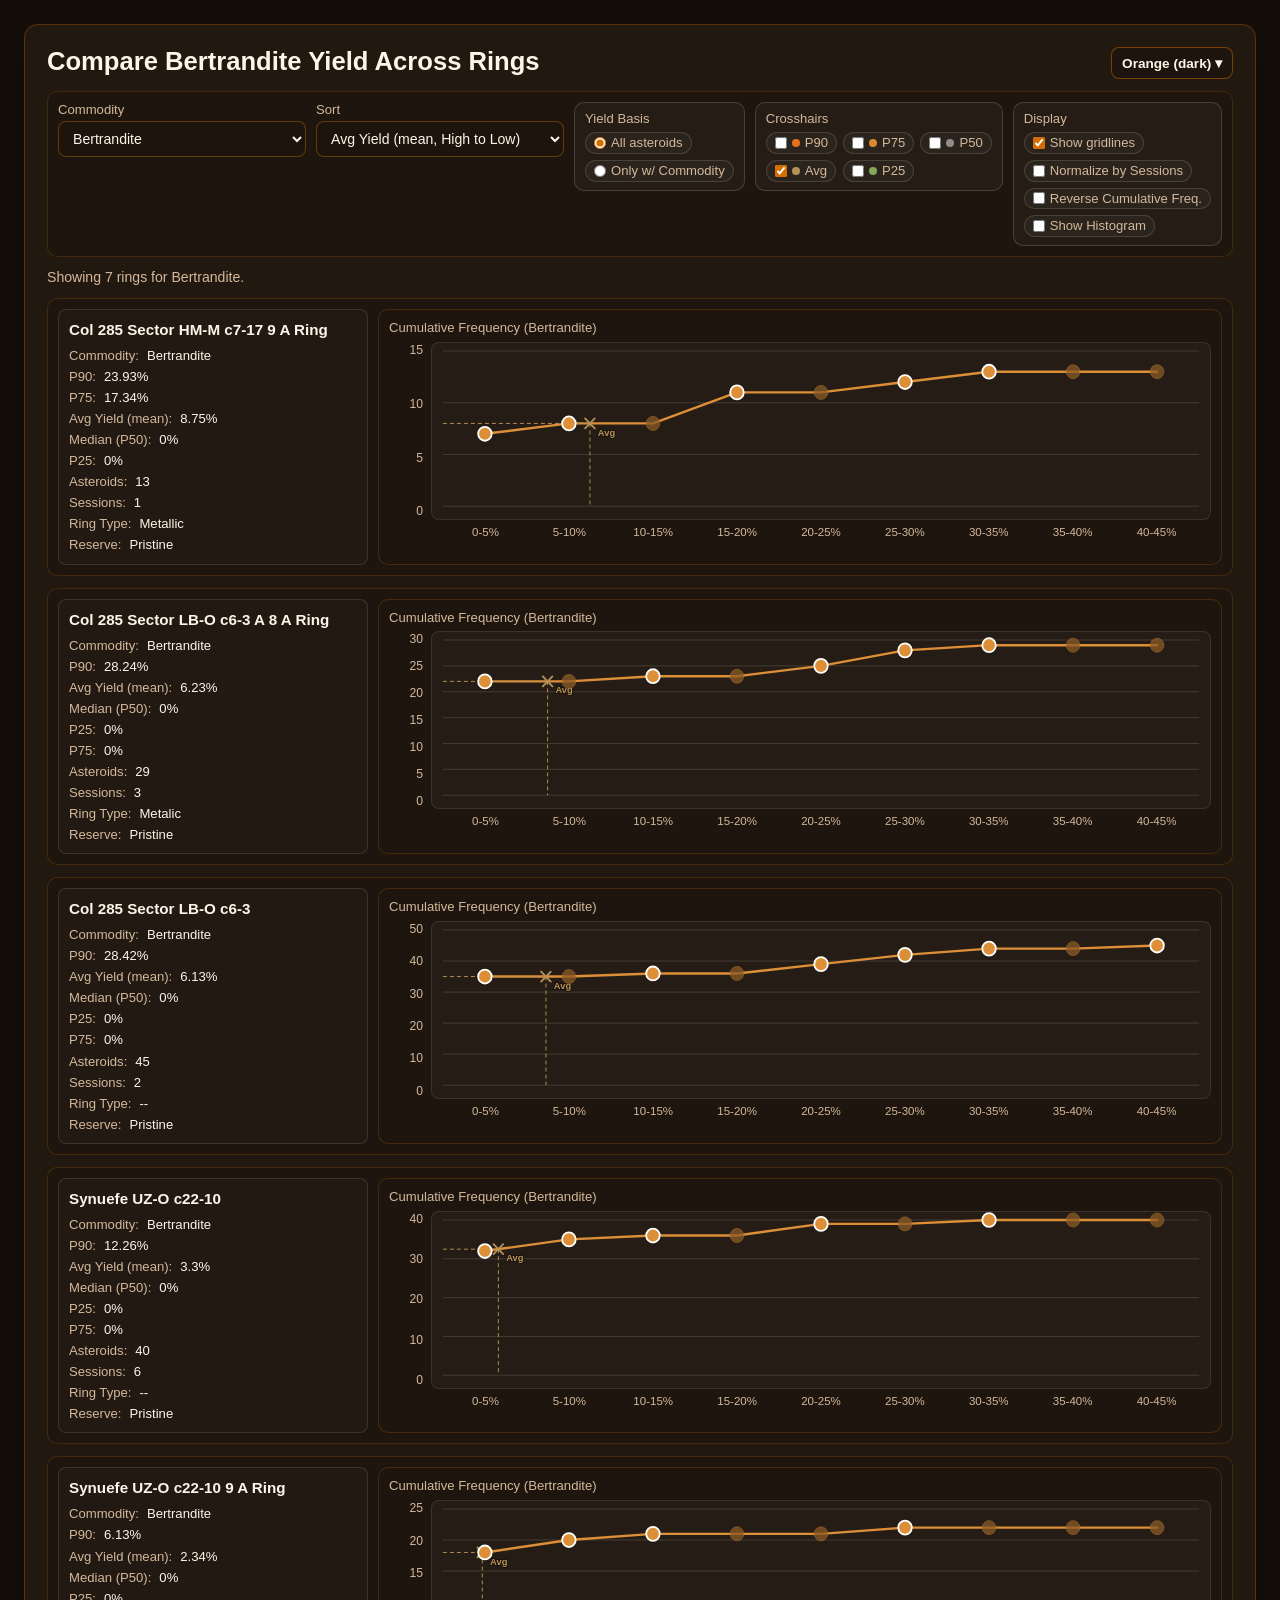
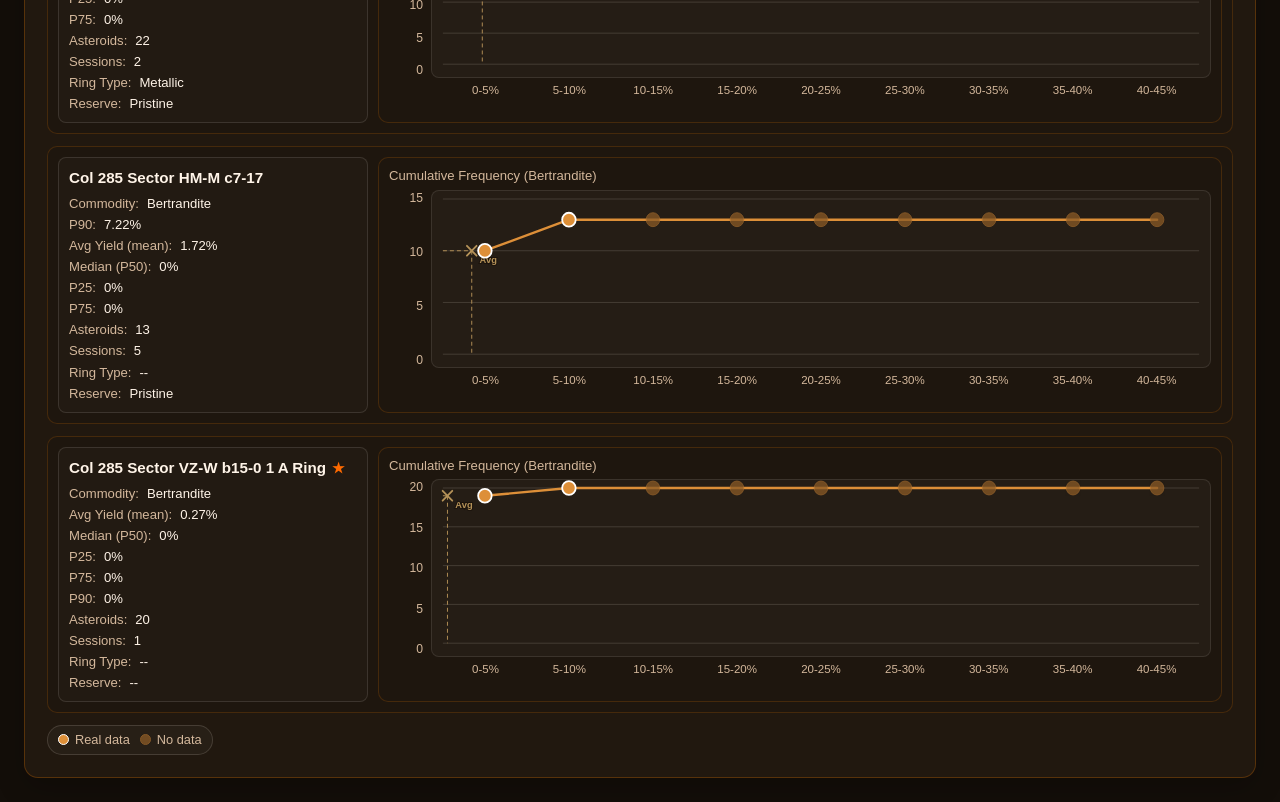
==== web/compare.html @ d4cf51ea "histograms for compare rpt" ====
<!doctype html>
<html lang="en">
<head>
  <meta charset="utf-8">
  <meta name="viewport" content="width=device-width, initial-scale=1">
  <title>EDMC Mining Analytics Compare</title>
  <style>
    :root {
      color-scheme: light dark;
      --bg: #0e1217;
      --fg: #f3f7fc;
      --muted: #9aabc0;
      --accent: #ff8a00;
      --card: #171d25;
      --line: color-mix(in srgb, var(--accent) 30%, transparent);
      --prospect-current-dot-fill: color-mix(in srgb, var(--accent) 78%, #ffffff);
      --prospect-current-dot-ring: #ffffff;
      --compare-no-data-dot-fill: color-mix(in srgb, var(--prospect-current-dot-fill) 36%, var(--card));
      --compare-no-data-dot-stroke: color-mix(in srgb, var(--card) 90%, #000);
      --ref-p90: color-mix(in srgb, var(--accent) 56%, #ff6e3a);
      --ref-p75: color-mix(in srgb, var(--accent) 82%, #fff);
      --ref-p50: color-mix(in srgb, var(--accent) 45%, #53a7ff);
      --ref-avg: color-mix(in srgb, var(--accent) 65%, #7dd3fc);
      --ref-p25: color-mix(in srgb, var(--accent) 36%, #56c88e);
    }

    @media (prefers-color-scheme: light) {
      :root {
        --bg: #edf2f8;
        --fg: #1f2937;
        --muted: #4b5563;
        --accent: #c45a00;
        --card: #ffffff;
        --prospect-current-dot-ring: #000000;
        --compare-no-data-dot-fill: color-mix(in srgb, var(--prospect-current-dot-fill) 56%, var(--card));
        --compare-no-data-dot-stroke: color-mix(in srgb, var(--prospect-current-dot-fill) 72%, #111);
      }
    }

    :root[data-theme="blue-light"] {
      --bg: #edf2f8;
      --fg: #1f2937;
      --muted: #4b5563;
      --accent: #3f87d4;
      --card: #ffffff;
      --prospect-current-dot-ring: #000000;
      --compare-no-data-dot-fill: color-mix(in srgb, var(--prospect-current-dot-fill) 56%, var(--card));
      --compare-no-data-dot-stroke: color-mix(in srgb, var(--prospect-current-dot-fill) 72%, #111);
    }

    :root[data-theme="blue-dark"] {
      --bg: #0b1017;
      --fg: #f2f7ff;
      --muted: #97a8bc;
      --accent: #3f87d4;
      --card: #131d2a;
      --prospect-current-dot-ring: #ffffff;
    }

    :root[data-theme="orange-dark"] {
      --bg: #130e09;
      --fg: #fff4e8;
      --muted: #d4b89c;
      --accent: #d36f00;
      --card: #21180f;
      --prospect-current-dot-ring: #ffffff;
    }

    :root[data-theme="green-light"] {
      --bg: #f4f9f2;
      --fg: #1a2f17;
      --muted: #4c6348;
      --accent: #3c8223;
      --card: #ffffff;
      --prospect-current-dot-ring: #000000;
      --compare-no-data-dot-fill: color-mix(in srgb, var(--prospect-current-dot-fill) 56%, var(--card));
      --compare-no-data-dot-stroke: color-mix(in srgb, var(--prospect-current-dot-fill) 72%, #111);
    }

    :root[data-theme="green-dark"] {
      --bg: #1a2a29;
      --fg: #edf6ef;
      --muted: #b5c7bc;
      --accent: #d1d93b;
      --card: #243836;
      --prospect-current-dot-ring: #ffffff;
    }

    * {
      box-sizing: border-box;
    }

    body {
      margin: 0;
      min-height: 100vh;
      font-family: "Segoe UI", "Helvetica Neue", Helvetica, Arial, sans-serif;
      background:
        radial-gradient(1200px 700px at 90% -20%, color-mix(in srgb, var(--accent) 18%, transparent), transparent 60%),
        var(--bg);
      color: var(--fg);
      padding: 24px;
    }

    .app {
      width: min(1280px, 100%);
      margin: 0 auto;
      background: var(--card);
      border: 1px solid var(--line);
      border-radius: 14px;
      padding: 22px;
      box-shadow: 0 10px 30px rgba(0, 0, 0, 0.2);
      display: grid;
      gap: 12px;
    }

    .title-row {
      margin: 0;
      display: flex;
      justify-content: space-between;
      align-items: flex-start;
      gap: 10px;
    }

    h1 {
      margin: 0;
      font-size: clamp(1.2rem, 2vw, 1.7rem);
      color: var(--fg);
    }

    .theme-control {
      position: relative;
      flex: 0 0 auto;
    }

    .theme-toggle {
      border: 1px solid color-mix(in srgb, var(--accent) 50%, transparent);
      border-radius: 8px;
      background: color-mix(in srgb, var(--card) 88%, #000);
      color: var(--fg);
      font: inherit;
      font-size: 0.85rem;
      font-weight: 600;
      padding: 7px 10px;
      cursor: pointer;
    }

    .theme-toggle:hover {
      border-color: color-mix(in srgb, var(--accent) 75%, transparent);
    }

    .theme-menu {
      position: absolute;
      top: calc(100% + 6px);
      right: 0;
      min-width: 190px;
      display: none;
      gap: 4px;
      border: 1px solid color-mix(in srgb, var(--accent) 30%, transparent);
      border-radius: 9px;
      background: color-mix(in srgb, var(--card) 95%, #000);
      padding: 6px;
      z-index: 40;
      box-shadow: 0 12px 30px rgba(0, 0, 0, 0.35);
    }

    .theme-menu.theme-menu--open {
      display: grid;
    }

    .theme-option {
      width: 100%;
      border: 1px solid transparent;
      border-radius: 7px;
      background: transparent;
      color: var(--fg);
      font: inherit;
      font-size: 0.82rem;
      text-align: left;
      display: flex;
      align-items: center;
      gap: 8px;
      padding: 6px 8px;
      cursor: pointer;
    }

    .theme-option:hover {
      background: color-mix(in srgb, var(--fg) 6%, transparent);
      border-color: color-mix(in srgb, var(--fg) 16%, transparent);
    }

    .theme-option.theme-option--active {
      border-color: color-mix(in srgb, var(--accent) 65%, transparent);
      background: color-mix(in srgb, var(--accent) 16%, transparent);
    }

    .theme-swatch {
      width: 14px;
      height: 14px;
      border-radius: 999px;
      border: 1px solid color-mix(in srgb, var(--fg) 25%, transparent);
      flex: 0 0 auto;
      background: linear-gradient(135deg, var(--swatch-bg, #111), var(--swatch-accent, #999));
    }

    .sub {
      margin: 0;
      color: var(--muted);
      font-size: 0.92rem;
    }

    .compare-controls {
      display: grid;
      grid-template-columns: minmax(170px, 1fr) minmax(190px, 1fr) max-content max-content max-content;
      gap: 10px;
      justify-content: start;
      align-items: start;
      border: 1px solid color-mix(in srgb, var(--accent) 20%, transparent);
      border-radius: 10px;
      padding: 10px;
      background: color-mix(in srgb, var(--card) 92%, #000);
    }

    .compare-control {
      display: grid;
      gap: 4px;
      min-width: 0;
    }

    .compare-control label {
      color: var(--muted);
      font-size: 0.82rem;
    }

    .compare-control-pill {
      display: grid;
      gap: 6px;
      min-width: 0;
      width: max-content;
      max-width: 100%;
      justify-self: start;
      border: 1px solid color-mix(in srgb, var(--fg) 16%, transparent);
      border-radius: 10px;
      padding: 8px 10px;
      background: color-mix(in srgb, var(--fg) 3%, transparent);
    }

    .compare-control select {
      width: 100%;
      padding: 8px 10px;
      border-radius: 8px;
      border: 1px solid color-mix(in srgb, var(--accent) 40%, transparent);
      background: color-mix(in srgb, var(--card) 88%, #000);
      color: var(--fg);
      font: inherit;
      font-size: 0.88rem;
    }

    .compare-reference-options {
      display: grid;
      grid-template-columns: repeat(3, minmax(0, max-content));
      gap: 6px;
      align-items: center;
      justify-content: flex-start;
      align-content: start;
      overflow: visible;
    }

    .compare-population-options {
      display: grid;
      grid-template-columns: minmax(0, max-content);
      gap: 6px;
      align-items: center;
      justify-content: flex-start;
      align-content: start;
      overflow: visible;
    }

    .compare-reference-option,
    .compare-population-option {
      display: inline-flex;
      align-items: center;
      gap: 5px;
      padding: 2px 8px;
      border-radius: 999px;
      border: 1px solid color-mix(in srgb, var(--fg) 14%, transparent);
      background: color-mix(in srgb, var(--fg) 3%, transparent);
      color: var(--muted);
      font-size: 0.78rem;
      line-height: 1.2;
      user-select: none;
      white-space: nowrap;
      width: max-content;
    }

    .compare-reference-option input,
    .compare-population-option input {
      margin: 0;
      width: 12px;
      height: 12px;
      accent-color: var(--accent);
    }

    .compare-reference-swatch {
      width: 8px;
      height: 8px;
      border-radius: 999px;
      flex: 0 0 auto;
    }

    .compare-reference-swatch--p90 {
      background: var(--ref-p90);
    }

    .compare-reference-swatch--p75 {
      background: var(--ref-p75);
    }

    .compare-reference-swatch--p50 {
      background: var(--ref-p50);
    }

    .compare-reference-swatch--avg {
      background: var(--ref-avg);
    }

    .compare-reference-swatch--p25 {
      background: var(--ref-p25);
    }

    .compare-status {
      margin: 0;
      color: var(--muted);
      font-size: 0.88rem;
      min-height: 1.2em;
    }

    .compare-status.bad {
      color: #f25f5c;
    }

    .compare-list {
      display: grid;
      gap: 12px;
    }

    .compare-dot-legend {
      display: inline-flex;
      flex-wrap: wrap;
      align-items: center;
      gap: 10px;
      padding: 6px 10px;
      border-radius: 999px;
      border: 1px solid color-mix(in srgb, var(--fg) 14%, transparent);
      background: color-mix(in srgb, var(--fg) 3%, transparent);
      color: var(--muted);
      font-size: 0.8rem;
      line-height: 1.2;
      justify-self: start;
    }

    .compare-dot-legend-item {
      display: inline-flex;
      align-items: center;
      gap: 6px;
      white-space: nowrap;
    }

    .compare-dot-legend-swatch {
      width: 11px;
      height: 11px;
      border-radius: 999px;
      flex: 0 0 auto;
    }

    .compare-dot-legend-swatch--real {
      background: var(--prospect-current-dot-fill);
      border: 1px solid var(--prospect-current-dot-ring);
    }

    .compare-dot-legend-swatch--no-data {
      background: var(--compare-no-data-dot-fill);
      opacity: 0.75;
      border: 1px solid var(--compare-no-data-dot-stroke);
    }

    .ring-row {
      display: grid;
      grid-template-columns: minmax(240px, 310px) minmax(0, 1fr);
      gap: 10px;
      border: 1px solid color-mix(in srgb, var(--accent) 22%, transparent);
      border-radius: 10px;
      background: color-mix(in srgb, var(--card) 92%, #000);
      padding: 10px;
    }

    .ring-info-panel {
      border: 1px solid color-mix(in srgb, var(--fg) 12%, transparent);
      border-radius: 8px;
      padding: 10px;
      background: color-mix(in srgb, var(--fg) 2%, transparent);
      display: grid;
      gap: 8px;
      align-content: start;
    }

    .ring-title {
      margin: 0;
      color: var(--fg);
      font-size: 0.95rem;
      line-height: 1.25;
      overflow-wrap: anywhere;
    }

    .ring-title-favorite {
      display: inline-block;
      margin-left: 6px;
      color: #FF6A00;
      font-size: 0.95em;
      line-height: 1;
      vertical-align: baseline;
    }

    .info-grid {
      display: grid;
      gap: 4px;
    }

    .info-row {
      display: grid;
      grid-template-columns: auto 1fr;
      gap: 8px;
      align-items: baseline;
      font-size: 0.82rem;
      line-height: 1.3;
    }

    .info-row .label {
      color: var(--muted);
      white-space: nowrap;
    }

    .info-row .value {
      color: var(--fg);
      font-variant-numeric: tabular-nums;
      overflow-wrap: anywhere;
    }

    .info-row--crosshair .label,
    .info-row--crosshair .value {
      cursor: crosshair;
    }

    .ring-chart-panel {
      border: 1px solid color-mix(in srgb, var(--accent) 22%, transparent);
      border-radius: 10px;
      min-height: 240px;
      padding: 10px;
      background: color-mix(in srgb, var(--card) 92%, #000);
      display: grid;
      align-content: start;
      gap: 10px;
    }

    .compare-chart-section {
      display: grid;
      grid-template-rows: auto auto auto;
      gap: 6px;
    }

    .compare-plot.compare-plot--histogram {
      min-height: 150px;
    }

    .compare-surface.compare-surface--histogram {
      min-height: 150px;
    }

    .compare-histogram-bar {
      fill: color-mix(in srgb, var(--accent) 54%, #67d4ff);
      opacity: 0.92;
    }

    .compare-histogram-bar--linked {
      opacity: 1;
      filter: drop-shadow(0 0 2px color-mix(in srgb, #fff 72%, transparent))
        drop-shadow(0 0 8px color-mix(in srgb, var(--accent) 76%, transparent));
    }

    .ring-chart-title {
      margin: 0;
      color: var(--muted);
      font-size: 0.82rem;
      line-height: 1.2;
    }

    .compare-plot {
      min-height: 178px;
      display: grid;
      grid-template-columns: auto 1fr;
      gap: 8px;
      align-items: stretch;
    }

    .compare-y-axis {
      width: 34px;
      display: flex;
      flex-direction: column;
      justify-content: space-between;
      align-items: flex-end;
      color: var(--muted);
      font-size: 0.76rem;
      font-variant-numeric: tabular-nums;
      line-height: 1;
      padding: 2px 0;
      user-select: none;
    }

    .compare-surface {
      border: 1px solid color-mix(in srgb, var(--fg) 10%, transparent);
      border-radius: 8px;
      background: color-mix(in srgb, var(--fg) 3%, transparent);
      overflow: hidden;
      min-height: 178px;
    }

    .compare-svg {
      width: 100%;
      height: 100%;
      display: block;
    }

    .compare-grid-line {
      stroke: color-mix(in srgb, var(--fg) 14%, transparent);
      stroke-width: 1;
      vector-effect: non-scaling-stroke;
    }

    .compare-line {
      fill: none;
      stroke: color-mix(in srgb, var(--cool-2, var(--accent)) 78%, #fff);
      stroke-width: 2.4;
      vector-effect: non-scaling-stroke;
      stroke-linecap: round;
      stroke-linejoin: round;
    }

    .compare-line-hitbox {
      fill: none;
      stroke: transparent;
      stroke-width: 16;
      vector-effect: non-scaling-stroke;
      cursor: crosshair;
    }

    .compare-dot {
      fill: var(--prospect-current-dot-fill);
      opacity: 1;
      stroke: var(--prospect-current-dot-ring);
      stroke-width: 1.8;
      vector-effect: non-scaling-stroke;
      transition: stroke-width 80ms ease-out, filter 80ms ease-out, fill 80ms ease-out, opacity 80ms ease-out;
    }

    .compare-dot.compare-dot--no-data {
      fill: var(--compare-no-data-dot-fill);
      opacity: 0.75;
      stroke: var(--compare-no-data-dot-stroke);
      stroke-width: 0.9;
    }

    .compare-dot.compare-dot--linked {
      opacity: 1;
      fill: color-mix(in srgb, var(--accent) 72%, #fff);
      stroke: color-mix(in srgb, #fff 92%, var(--accent));
      stroke-width: 3.4;
      filter: drop-shadow(0 0 2px color-mix(in srgb, #fff 72%, transparent))
        drop-shadow(0 0 8px color-mix(in srgb, var(--accent) 80%, transparent));
    }

    .compare-reference-marker-line {
      stroke-width: 1.8;
      stroke-linecap: round;
      vector-effect: non-scaling-stroke;
      cursor: crosshair;
      opacity: 1;
    }

    .compare-reference-marker-line--p90 {
      stroke: var(--ref-p90);
    }

    .compare-reference-marker-line--p75 {
      stroke: var(--ref-p75);
    }

    .compare-reference-marker-line--p50 {
      stroke: var(--ref-p50);
    }

    .compare-reference-marker-line--avg {
      stroke: var(--ref-avg);
    }

    .compare-reference-marker-line--p25 {
      stroke: var(--ref-p25);
    }

    .compare-crosshair {
      stroke: color-mix(in srgb, var(--accent) 62%, transparent);
      stroke-width: 1;
      stroke-dasharray: 4 3;
      vector-effect: non-scaling-stroke;
      pointer-events: none;
      opacity: 0;
    }

    .compare-reference-line {
      stroke-width: 1;
      stroke-dasharray: 4 3;
      vector-effect: non-scaling-stroke;
      pointer-events: none;
      opacity: 0.95;
    }

    .compare-reference-line--p90 {
      stroke: var(--ref-p90);
    }

    .compare-reference-line--p75 {
      stroke: var(--ref-p75);
    }

    .compare-reference-line--p50 {
      stroke: var(--ref-p50);
    }

    .compare-reference-line--avg {
      stroke: var(--ref-avg);
    }

    .compare-reference-line--p25 {
      stroke: var(--ref-p25);
    }

    .compare-reference-label {
      font-size: 12px;
      font-weight: 700;
      text-anchor: start;
      dominant-baseline: hanging;
      letter-spacing: 0.1px;
      paint-order: stroke;
      stroke: color-mix(in srgb, var(--card) 85%, #000);
      stroke-width: 2.7;
      pointer-events: none;
      user-select: none;
    }

    .compare-reference-label.compare-reference-label--reverse {
      text-anchor: end;
    }

    .compare-reference-label--p90 {
      fill: var(--ref-p90);
    }

    .compare-reference-label--p75 {
      fill: var(--ref-p75);
    }

    .compare-reference-label--p50 {
      fill: var(--ref-p50);
    }

    .compare-reference-label--avg {
      fill: var(--ref-avg);
    }

    .compare-reference-label--p25 {
      fill: var(--ref-p25);
    }

    .compare-empty {
      margin: 0;
      color: var(--muted);
      font-size: 0.82rem;
      padding: 8px;
      align-self: center;
      justify-self: center;
      text-align: center;
    }

    .compare-bin-label-row {
      display: grid;
      grid-template-columns: auto 1fr;
      gap: 8px;
      align-items: start;
    }

    .compare-bin-spacer {
      visibility: hidden;
      pointer-events: none;
    }

    .compare-bin-labels {
      --compare-bin-side-pad: 14px;
      display: grid;
      gap: 3px;
      padding: 0 var(--compare-bin-side-pad) 0 var(--compare-bin-side-pad);
      color: var(--muted);
      font-size: 0.72rem;
      font-variant-numeric: tabular-nums;
      line-height: 1.1;
    }

    .compare-bin-label {
      text-align: center;
      white-space: nowrap;
      overflow: visible;
      text-overflow: unset;
      min-height: 1.2em;
    }

    .compare-axis {
      display: flex;
      justify-content: space-between;
      gap: 8px;
      color: var(--muted);
      font-size: 0.78rem;
      font-variant-numeric: tabular-nums;
      line-height: 1.2;
    }

    .cursor-tooltip {
      position: fixed;
      z-index: 9999;
      pointer-events: none;
      max-width: min(520px, calc(100vw - 24px));
      padding: 6px 8px;
      border-radius: 6px;
      border: 1px solid color-mix(in srgb, var(--accent) 35%, transparent);
      background: color-mix(in srgb, var(--card) 94%, #000);
      color: var(--fg);
      font-size: 0.8rem;
      line-height: 1.35;
      white-space: pre-line;
      box-shadow: 0 6px 18px rgba(0, 0, 0, 0.3);
      opacity: 0;
      transform: translateY(2px);
      transition: opacity 0.08s ease-out, transform 0.08s ease-out;
    }

    .cursor-tooltip.visible {
      opacity: 1;
      transform: translateY(0);
    }

    @media (max-width: 900px) {
      .ring-row {
        grid-template-columns: 1fr;
      }

      .compare-controls {
        grid-template-columns: 1fr;
      }

      .compare-control-pill {
        width: 100%;
        justify-self: stretch;
      }

      .compare-reference-options {
        grid-template-columns: repeat(2, minmax(0, max-content));
      }

      .compare-population-options {
        grid-template-columns: minmax(0, max-content);
      }
    }
  </style>
</head>
<body>
  <main class="app">
    <div class="title-row">
      <h1 id="compare-title">Compare Commodity Yield Across Rings</h1>
      <div class="theme-control">
        <button id="theme-toggle" class="theme-toggle" type="button" aria-haspopup="true" aria-expanded="false">Theme</button>
        <div id="theme-menu" class="theme-menu" aria-hidden="true"></div>
      </div>
    </div>
    <section class="compare-controls">
      <div class="compare-control">
        <label for="compare-commodity-select">Commodity</label>
        <select id="compare-commodity-select" aria-label="Commodity filter"></select>
      </div>
      <div class="compare-control">
        <label for="compare-sort-select">Sort</label>
        <select id="compare-sort-select" aria-label="Sort rings">
          <option value="avg_desc">Avg Yield (mean, High to Low)</option>
          <option value="avg_asc">Avg Yield (mean, Low to High)</option>
          <option value="p50_desc">Median (P50 High to Low)</option>
          <option value="p50_asc">Median (P50 Low to High)</option>
          <option value="p90_desc">P90 (High to Low)</option>
          <option value="p90_asc">P90 (Low to High)</option>
          <option value="p75_desc">P75 (High to Low)</option>
          <option value="p75_asc">P75 (Low to High)</option>
          <option value="p25_desc">P25 (High to Low)</option>
          <option value="p25_asc">P25 (Low to High)</option>
          <option value="name_asc">Ring Name (A to Z)</option>
        </select>
      </div>
      <div class="compare-control compare-control-pill">
        <label>Yield Basis</label>
        <div id="compare-population-options" class="compare-population-options" aria-label="Yield calculation basis"></div>
      </div>
      <div class="compare-control compare-control-pill">
        <label>Crosshairs</label>
        <div id="compare-reference-options" class="compare-reference-options" aria-label="Crosshair overlays"></div>
      </div>
      <div class="compare-control compare-control-pill">
        <label>Display</label>
        <div id="compare-gridline-options" class="compare-population-options" aria-label="Chart display options"></div>
      </div>
    </section>
    <p id="compare-status" class="compare-status"></p>
    <section id="compare-list" class="compare-list"></section>
    <section class="compare-dot-legend" aria-label="Cumulative frequency dot legend">
      <span class="compare-dot-legend-item">
        <span class="compare-dot-legend-swatch compare-dot-legend-swatch--real" aria-hidden="true"></span>
        <span>Real data</span>
      </span>
      <span class="compare-dot-legend-item">
        <span class="compare-dot-legend-swatch compare-dot-legend-swatch--no-data" aria-hidden="true"></span>
        <span>No data</span>
      </span>
    </section>
  </main>

  <script>
    (function () {
      const rootElement = document.documentElement;
      const themeToggle = document.getElementById("theme-toggle");
      const themeMenu = document.getElementById("theme-menu");
      const compareTitle = document.getElementById("compare-title");
      const compareCommoditySelect = document.getElementById("compare-commodity-select");
      const compareSortSelect = document.getElementById("compare-sort-select");
      const comparePopulationOptions = document.getElementById("compare-population-options");
      const compareReferenceOptions = document.getElementById("compare-reference-options");
      const compareGridlineOptions = document.getElementById("compare-gridline-options");
      const compareStatus = document.getElementById("compare-status");
      const compareList = document.getElementById("compare-list");
      const THEME_STORAGE_KEY = "edmcma.analysis.theme";
      const DEFAULT_THEME_ID = "orange-dark";
      const themeOptions = [
        { id: "blue-light", label: "Blue (light)", swatchBg: "#edf2f8", swatchAccent: "#3f87d4" },
        { id: "blue-dark", label: "Blue (dark)", swatchBg: "#0b1017", swatchAccent: "#3f87d4" },
        { id: "orange-dark", label: "Orange (dark)", swatchBg: "#130e09", swatchAccent: "#ff9f1a" },
        { id: "green-light", label: "Green (light)", swatchBg: "#f4f9f2", swatchAccent: "#3c8223" },
        { id: "green-dark", label: "Green (dark)", swatchBg: "#1a2a29", swatchAccent: "#86c948" }
      ];
      const VALID_THEMES = new Set(themeOptions.map((option) => option.id));
      const REFERENCE_CROSSHAIRS = [
        { key: "p90", label: "P90", metricKey: "p90", quantile: 0.9 },
        { key: "p75", label: "P75", metricKey: "p75", quantile: 0.75 },
        { key: "p50", label: "P50", metricKey: "p50", quantile: 0.5 },
        { key: "avg", label: "Avg", metricKey: "averageYield", quantile: null },
        { key: "p25", label: "P25", metricKey: "p25", quantile: 0.25 }
      ];
      const YIELD_POPULATION_MODES = [
        { key: "all", label: "All asteroids" },
        { key: "present", label: "Only w/ Commodity" }
      ];
      let activeThemeId = DEFAULT_THEME_ID;
      let cursorTooltip = null;
      let compareData = null;
      let selectedCommodityKey = "";
      let requestedCommodityKey = "";
      let selectedYieldPopulationMode = "all";
      let selectedReferenceCrosshairs = new Set(["avg"]);
      let compareShowGridlines = true;
      let compareNormalizeMetrics = false;
      let compareReverseCumulative = false;
      let compareShowHistogram = false;
      let favoriteRingNames = new Set();

      function getThemeOption(themeId) {
        return themeOptions.find((option) => option.id === themeId) || null;
      }

      function setThemeMenuOpen(open) {
        if (!themeToggle || !themeMenu) {
          return;
        }
        const isOpen = !!open;
        themeToggle.setAttribute("aria-expanded", isOpen ? "true" : "false");
        themeMenu.setAttribute("aria-hidden", isOpen ? "false" : "true");
        themeMenu.classList.toggle("theme-menu--open", isOpen);
      }

      function syncThemeControls() {
        if (!themeToggle || !themeMenu) {
          return;
        }
        const option = getThemeOption(activeThemeId) || getThemeOption(DEFAULT_THEME_ID);
        themeToggle.textContent = option ? `${option.label} ▾` : "Theme ▾";
        const buttons = themeMenu.querySelectorAll(".theme-option[data-theme-id]");
        buttons.forEach((button) => {
          const isActive = button.getAttribute("data-theme-id") === activeThemeId;
          button.classList.toggle("theme-option--active", isActive);
          button.setAttribute("aria-pressed", isActive ? "true" : "false");
        });
      }

      function applyTheme(themeId, persist) {
        const option = getThemeOption(themeId) || getThemeOption(DEFAULT_THEME_ID);
        if (!option) {
          return;
        }
        activeThemeId = option.id;
        rootElement.setAttribute("data-theme", option.id);
        syncThemeControls();
        if (persist !== false) {
          try {
            window.localStorage.setItem(THEME_STORAGE_KEY, option.id);
          } catch (_err) {
            // Ignore storage errors.
          }
        }
      }

      function renderThemeMenu() {
        if (!themeMenu) {
          return;
        }
        themeMenu.innerHTML = "";
        themeOptions.forEach((option) => {
          const button = document.createElement("button");
          button.type = "button";
          button.className = "theme-option";
          button.setAttribute("data-theme-id", option.id);

          const swatch = document.createElement("span");
          swatch.className = "theme-swatch";
          swatch.style.setProperty("--swatch-bg", option.swatchBg);
          swatch.style.setProperty("--swatch-accent", option.swatchAccent);

          const label = document.createElement("span");
          label.textContent = option.label;

          button.appendChild(swatch);
          button.appendChild(label);
          button.addEventListener("click", () => {
            applyTheme(option.id);
            setThemeMenuOpen(false);
          });
          themeMenu.appendChild(button);
        });
      }

      function resolveThemeId() {
        try {
          const params = new URLSearchParams(window.location.search || "");
          const queryTheme = (params.get("theme") || "").trim();
          if (VALID_THEMES.has(queryTheme)) {
            return queryTheme;
          }
        } catch (_err) {
          // Ignore URL parsing issues.
        }
        try {
          const storedTheme = window.localStorage.getItem(THEME_STORAGE_KEY) || "";
          if (VALID_THEMES.has(storedTheme)) {
            return storedTheme;
          }
        } catch (_err) {
          // Ignore storage issues.
        }
        return DEFAULT_THEME_ID;
      }

      function resolveRequestedCommodityKey() {
        try {
          const params = new URLSearchParams(window.location.search || "");
          const rawCommodity = (params.get("commodity") || "").trim();
          return normalizeCommodityKey(rawCommodity);
        } catch (_err) {
          return "";
        }
      }

      function initializeThemeControl() {
        if (!themeToggle || !themeMenu) {
          return;
        }
        renderThemeMenu();
        applyTheme(resolveThemeId(), false);

        themeToggle.addEventListener("click", (event) => {
          event.stopPropagation();
          const isOpen = themeMenu.classList.contains("theme-menu--open");
          setThemeMenuOpen(!isOpen);
        });
        themeMenu.addEventListener("click", (event) => {
          event.stopPropagation();
        });
        document.addEventListener("click", () => {
          setThemeMenuOpen(false);
        });
        document.addEventListener("keydown", (event) => {
          if (event.key === "Escape") {
            setThemeMenuOpen(false);
          }
        });
      }

      function setStatus(text, isError) {
        if (!compareStatus) {
          return;
        }
        compareStatus.textContent = String(text || "");
        compareStatus.classList.toggle("bad", !!isError);
      }

      function setCompareTitle(commodityLabel) {
        if (!compareTitle) {
          return;
        }
        const label = typeof commodityLabel === "string" ? commodityLabel.trim() : "";
        if (!label) {
          compareTitle.textContent = "Compare Commodity Yield Across Rings";
          return;
        }
        compareTitle.textContent = `Compare ${label} Yield Across Rings`;
      }

      function normalizeTextKey(value) {
        if (typeof value !== "string") {
          return "";
        }
        return value.trim().toLowerCase();
      }

      function normalizeCommodityKey(value) {
        return normalizeTextKey(value).replace(/[^a-z0-9]+/g, "");
      }

      function pickCommodityLabel(current, candidate) {
        const next = typeof candidate === "string" ? candidate.trim() : "";
        if (!next) {
          return current || "";
        }
        if (!current) {
          return next;
        }
        const currentHasSpace = /\s/.test(current);
        const nextHasSpace = /\s/.test(next);
        if (!currentHasSpace && nextHasSpace) {
          return next;
        }
        return current;
      }

      function asNumber(value) {
        const number = Number(value);
        if (!Number.isFinite(number)) {
          return 0;
        }
        return number;
      }

      function formatNumber(value, digits) {
        const number = Number(value);
        if (!Number.isFinite(number)) {
          return "--";
        }
        const maximumDigits = Number.isFinite(digits) ? Math.max(0, digits) : 2;
        return number.toLocaleString(undefined, {
          minimumFractionDigits: 0,
          maximumFractionDigits: maximumDigits
        });
      }

      function ensureCursorTooltip() {
        if (cursorTooltip && document.body.contains(cursorTooltip)) {
          return cursorTooltip;
        }
        const node = document.createElement("div");
        node.className = "cursor-tooltip";
        document.body.appendChild(node);
        cursorTooltip = node;
        return node;
      }

      function showCursorTooltip(text, event) {
        const node = ensureCursorTooltip();
        node.textContent = text;
        const offset = 14;
        const viewportWidth = window.innerWidth || document.documentElement.clientWidth || 1280;
        const viewportHeight = window.innerHeight || document.documentElement.clientHeight || 720;
        const rect = node.getBoundingClientRect();
        let x = event.clientX + offset;
        let y = event.clientY + offset;
        if (x + rect.width > viewportWidth - 8) {
          x = Math.max(8, event.clientX - rect.width - offset);
        }
        if (y + rect.height > viewportHeight - 8) {
          y = Math.max(8, event.clientY - rect.height - offset);
        }
        node.style.left = `${Math.round(x)}px`;
        node.style.top = `${Math.round(y)}px`;
        node.classList.add("visible");
      }

      function hideCursorTooltip() {
        if (!cursorTooltip) {
          return;
        }
        cursorTooltip.classList.remove("visible");
      }

      function buildSmoothLinePath(points) {
        if (!Array.isArray(points) || points.length === 0) {
          return "";
        }
        let command = `M${points[0].x.toFixed(2)} ${points[0].y.toFixed(2)}`;
        for (let index = 1; index < points.length; index += 1) {
          const point = points[index];
          command += ` L${point.x.toFixed(2)} ${point.y.toFixed(2)}`;
        }
        return command;
      }

      function inferStep(yMaxInt) {
        const targetTickCount = 7;
        const minStep = Math.max(1, yMaxInt / (targetTickCount - 1));
        let magnitude = Math.pow(10, Math.floor(Math.log10(minStep)));
        if (!Number.isFinite(magnitude) || magnitude <= 0) {
          magnitude = 1;
        }
        let step = 0;
        for (let attempts = 0; attempts < 8 && step <= 0; attempts += 1) {
          [1, 2, 5].forEach((multiplier) => {
            const candidate = multiplier * magnitude;
            if (candidate >= minStep && (step <= 0 || candidate < step)) {
              step = candidate;
            }
          });
          magnitude *= 10;
        }
        return step > 0 ? step : 1;
      }

      function percentileInclusive(values, percentile) {
        const p = Number(percentile);
        if (!Array.isArray(values) || values.length === 0 || !Number.isFinite(p)) {
          return null;
        }
        const clamped = Math.max(0, Math.min(1, p));
        const sorted = values
          .map((value) => Number(value))
          .filter((value) => Number.isFinite(value))
          .sort((a, b) => a - b);
        if (!sorted.length) {
          return null;
        }
        if (sorted.length === 1) {
          return sorted[0];
        }
        // Inclusive percentile interpolation (equivalent to PERCENTILE.INC style ranking).
        const rank = (sorted.length - 1) * clamped;
        const lowIndex = Math.floor(rank);
        const highIndex = Math.ceil(rank);
        if (lowIndex === highIndex) {
          return sorted[lowIndex];
        }
        const weight = rank - lowIndex;
        return sorted[lowIndex] + ((sorted[highIndex] - sorted[lowIndex]) * weight);
      }

      function buildCompareData(records) {
        const ringByKey = new Map();
        const commodityLabels = new Map();
        records.forEach((row) => {
          if (!row || typeof row !== "object") {
            return;
          }
          const sessionGuid = typeof row.session_guid === "string" ? row.session_guid.trim() : "";
          const ringName = typeof row.ring_name === "string" ? row.ring_name.trim() : "";
          const commodityName = typeof row.commodity_name === "string" ? row.commodity_name.trim() : "";
          const asteroidRaw = Number(row.asteroid_id);
          const percentage = Number(row.percentage);
          if (!sessionGuid || !ringName || !commodityName || !Number.isFinite(asteroidRaw) || asteroidRaw < 1 || !Number.isFinite(percentage)) {
            return;
          }
          const ringKey = normalizeTextKey(ringName);
          if (!ringKey) {
            return;
          }
          let ring = ringByKey.get(ringKey);
          if (!ring) {
            ring = {
              ringKey,
              ringName,
              asteroids: new Map(),
              ringTypeCounts: new Map(),
              reserveLevelCounts: new Map()
            };
            ringByKey.set(ringKey, ring);
          }
          const ringType = typeof row.ring_type === "string" ? row.ring_type.trim() : "";
          if (ringType) {
            ring.ringTypeCounts.set(ringType, (ring.ringTypeCounts.get(ringType) || 0) + 1);
          }
          const reserveLevel = typeof row.reserve_level === "string" ? row.reserve_level.trim() : "";
          if (reserveLevel) {
            ring.reserveLevelCounts.set(reserveLevel, (ring.reserveLevelCounts.get(reserveLevel) || 0) + 1);
          }
          const asteroidId = Math.floor(asteroidRaw);
          const asteroidKey = `${sessionGuid}::${asteroidId}`;
          let asteroid = ring.asteroids.get(asteroidKey);
          if (!asteroid) {
            asteroid = {
              sessionGuid,
              asteroidId,
              duplicate: false,
              commodityPercentages: new Map()
            };
            ring.asteroids.set(asteroidKey, asteroid);
          }
          asteroid.duplicate = asteroid.duplicate || row.duplicate_prospector === true;
          const commodityKey = normalizeCommodityKey(commodityName);
          if (!commodityKey) {
            return;
          }
          commodityLabels.set(commodityKey, pickCommodityLabel(commodityLabels.get(commodityKey) || "", commodityName));
          const safePct = Math.max(0, percentage);
          const previous = asteroid.commodityPercentages.get(commodityKey);
          if (!Number.isFinite(previous) || safePct > previous) {
            asteroid.commodityPercentages.set(commodityKey, safePct);
          }
        });
        const commodities = Array.from(commodityLabels.entries())
          .map(([key, label]) => ({ key, label: label || key }))
          .sort((a, b) => a.label.localeCompare(b.label));
        const rings = Array.from(ringByKey.values())
          .map((ring) => ({
            ...ring,
            asteroidList: Array.from(ring.asteroids.values())
          }))
          .sort((a, b) => a.ringName.localeCompare(b.ringName));
        return { rings, commodities };
      }

      async function loadFavoriteRingNames() {
        favoriteRingNames = new Set();
        try {
          const response = await fetch("/config/hotspot_favorite_rings.json", { cache: "no-store" });
          if (!response.ok) {
            return;
          }
          const payload = await response.json();
          const rows = Array.isArray(payload)
            ? payload
            : ((payload && typeof payload === "object" && Array.isArray(payload.favorite_rings))
              ? payload.favorite_rings
              : []);
          rows.forEach((value) => {
            const ringName = typeof value === "string" ? value.trim() : "";
            if (ringName) {
              favoriteRingNames.add(ringName);
            }
          });
        } catch (_error) {
          // Optional source; ignore if unavailable.
        }
      }

      function dominantLabel(countMap) {
        if (!(countMap instanceof Map) || countMap.size === 0) {
          return "--";
        }
        let winner = "";
        let maxCount = -1;
        countMap.forEach((count, label) => {
          if (count > maxCount) {
            winner = label;
            maxCount = count;
          }
        });
        return winner || "--";
      }

      function syncReferenceCrosshairControls() {
        if (!compareReferenceOptions) {
          return;
        }
        compareReferenceOptions.innerHTML = "";
        REFERENCE_CROSSHAIRS.forEach((entry) => {
          const wrapper = document.createElement("label");
          wrapper.className = "compare-reference-option";
          const input = document.createElement("input");
          input.type = "checkbox";
          input.checked = selectedReferenceCrosshairs.has(entry.key);
          input.addEventListener("change", () => {
            if (input.checked) {
              selectedReferenceCrosshairs.add(entry.key);
            } else {
              selectedReferenceCrosshairs.delete(entry.key);
            }
            renderComparePanels();
          });
          const swatch = document.createElement("span");
          swatch.className = `compare-reference-swatch compare-reference-swatch--${entry.key}`;
          const text = document.createElement("span");
          text.textContent = entry.label;
          wrapper.appendChild(input);
          wrapper.appendChild(swatch);
          wrapper.appendChild(text);
          compareReferenceOptions.appendChild(wrapper);
        });
      }

      function syncYieldPopulationControls() {
        if (!comparePopulationOptions) {
          return;
        }
        comparePopulationOptions.innerHTML = "";
        YIELD_POPULATION_MODES.forEach((mode) => {
          const wrapper = document.createElement("label");
          wrapper.className = "compare-population-option";
          const input = document.createElement("input");
          input.type = "radio";
          input.name = "compare-yield-population-mode";
          input.value = mode.key;
          input.checked = selectedYieldPopulationMode === mode.key;
          input.addEventListener("change", () => {
            if (!input.checked) {
              return;
            }
            selectedYieldPopulationMode = mode.key;
            renderComparePanels();
          });
          const text = document.createElement("span");
          text.textContent = mode.label;
          wrapper.appendChild(input);
          wrapper.appendChild(text);
          comparePopulationOptions.appendChild(wrapper);
        });
      }

      function syncGridlineControls() {
        if (!compareGridlineOptions) {
          return;
        }
        compareGridlineOptions.innerHTML = "";
        const wrapper = document.createElement("label");
        wrapper.className = "compare-population-option";
        const input = document.createElement("input");
        input.type = "checkbox";
        input.checked = compareShowGridlines;
        input.addEventListener("change", () => {
          compareShowGridlines = input.checked;
          renderComparePanels();
        });
        const text = document.createElement("span");
        text.textContent = "Show gridlines";
        wrapper.appendChild(input);
        wrapper.appendChild(text);
        compareGridlineOptions.appendChild(wrapper);

        const normalizeWrapper = document.createElement("label");
        normalizeWrapper.className = "compare-population-option";
        const normalizeInput = document.createElement("input");
        normalizeInput.type = "checkbox";
        normalizeInput.checked = compareNormalizeMetrics;
        normalizeInput.addEventListener("change", () => {
          compareNormalizeMetrics = normalizeInput.checked;
          renderComparePanels();
        });
        const normalizeText = document.createElement("span");
        normalizeText.textContent = "Normalize by Sessions";
        normalizeWrapper.appendChild(normalizeInput);
        normalizeWrapper.appendChild(normalizeText);
        compareGridlineOptions.appendChild(normalizeWrapper);

        const reverseWrapper = document.createElement("label");
        reverseWrapper.className = "compare-population-option";
        const reverseInput = document.createElement("input");
        reverseInput.type = "checkbox";
        reverseInput.checked = compareReverseCumulative;
        reverseInput.addEventListener("change", () => {
          compareReverseCumulative = reverseInput.checked;
          renderComparePanels();
        });
        const reverseText = document.createElement("span");
        reverseText.textContent = "Reverse Cumulative Freq.";
        reverseWrapper.appendChild(reverseInput);
        reverseWrapper.appendChild(reverseText);
        compareGridlineOptions.appendChild(reverseWrapper);

        const histogramWrapper = document.createElement("label");
        histogramWrapper.className = "compare-population-option";
        const histogramInput = document.createElement("input");
        histogramInput.type = "checkbox";
        histogramInput.checked = compareShowHistogram;
        histogramInput.addEventListener("change", () => {
          compareShowHistogram = histogramInput.checked;
          renderComparePanels();
        });
        const histogramText = document.createElement("span");
        histogramText.textContent = "Show Histogram";
        histogramWrapper.appendChild(histogramInput);
        histogramWrapper.appendChild(histogramText);
        compareGridlineOptions.appendChild(histogramWrapper);
      }

      function buildScopedAsteroidRows(ring, commodityKey, populationMode) {
        const asteroids = Array.isArray(ring && ring.asteroidList) ? ring.asteroidList : [];
        const allAsteroids = asteroids
          .map((asteroid) => {
            const rawValue = Number(asteroid && asteroid.commodityPercentages && asteroid.commodityPercentages.get(commodityKey));
            const present = Number.isFinite(rawValue);
            const value = present ? Math.max(0, rawValue) : 0;
            return {
              value,
              present,
              sessionGuid: asteroid.sessionGuid
            };
          })
          .filter((row) => !!row);
        const presentAsteroids = allAsteroids.filter((item) => item.present);
        const scopedAsteroids = populationMode === "all" ? allAsteroids : presentAsteroids;
        return { allAsteroids, presentAsteroids, scopedAsteroids };
      }

      function buildRingCommodityModel(ring, commodityKey, interval, forcedXMax, populationMode) {
        const scopedRows = buildScopedAsteroidRows(ring, commodityKey, populationMode);
        const presentAsteroids = Array.isArray(scopedRows && scopedRows.presentAsteroids)
          ? scopedRows.presentAsteroids
          : [];
        const scopedAsteroids = Array.isArray(scopedRows && scopedRows.scopedAsteroids)
          ? scopedRows.scopedAsteroids
          : [];
        const normalizedForcedXMax = Number.isFinite(forcedXMax) && forcedXMax > 0
          ? Math.max(interval, forcedXMax)
          : null;
        const percentileValues = scopedAsteroids.map((item) => item.value);
        const p90 = percentileInclusive(percentileValues, 0.9);
        const p75 = percentileInclusive(percentileValues, 0.75);
        const p50 = percentileInclusive(percentileValues, 0.5);
        const p25 = percentileInclusive(percentileValues, 0.25);
        if (!scopedAsteroids.length) {
          return {
            averageYield: null,
            p90: null,
            p75: null,
            p50: null,
            p25: null,
            asteroidsCount: 0,
            presentAsteroidsCount: presentAsteroids.length,
            sessionsCount: 0,
            points: [],
            yMax: 1,
            xMax: normalizedForcedXMax || interval
          };
        }
        const maxObserved = scopedAsteroids.reduce((peak, item) => Math.max(peak, item.value), 0);
        const xMax = normalizedForcedXMax || Math.max(interval, Math.ceil(maxObserved / interval) * interval);
        const bins = Math.max(1, Math.ceil(xMax / interval));
        const counts = new Array(bins).fill(0);
        let percentSum = 0;
        const sessionGuids = new Set();
        scopedAsteroids.forEach((item) => {
          percentSum += item.value;
          sessionGuids.add(item.sessionGuid);
          let index = item.value >= xMax ? (bins - 1) : Math.floor(item.value / interval);
          if (index < 0) {
            index = 0;
          }
          if (index >= bins) {
            index = bins - 1;
          }
          counts[index] += 1;
        });
        const points = [];
        const cumulativeForwardCounts = new Array(bins).fill(0);
        const cumulativeReverseCounts = new Array(bins).fill(0);
        let running = 0;
        for (let index = 0; index < bins; index += 1) {
          running += counts[index];
          cumulativeForwardCounts[index] = running;
        }
        let reverseRunning = 0;
        for (let index = bins - 1; index >= 0; index -= 1) {
          reverseRunning += counts[index];
          cumulativeReverseCounts[index] = reverseRunning;
        }
        for (let index = 0; index < bins; index += 1) {
          const intervalStart = index * interval;
          const intervalEnd = Math.min(xMax, intervalStart + interval);
          const center = intervalStart + ((intervalEnd - intervalStart) / 2);
          points.push({
            index,
            intervalStart,
            intervalEnd,
            center,
            binCount: counts[index],
            total: cumulativeForwardCounts[index],
            totalForward: cumulativeForwardCounts[index],
            totalReverse: cumulativeReverseCounts[index]
          });
        }
        return {
          averageYield: percentSum / scopedAsteroids.length,
          p90,
          p75,
          p50,
          p25,
          asteroidsCount: scopedAsteroids.length,
          presentAsteroidsCount: presentAsteroids.length,
          sessionsCount: sessionGuids.size,
          points,
          yMax: Math.max(1, running),
          xMax
        };
      }

      function buildCompareBinLabelsRow(points, reverseCumulative) {
        const labels = document.createElement("div");
        labels.className = "compare-bin-labels";
        const labelPoints = reverseCumulative ? [...points].reverse() : points;
        labels.style.gridTemplateColumns = `repeat(${labelPoints.length}, minmax(0, 1fr))`;
        const labelStep = Math.max(1, Math.ceil(labelPoints.length / 10));
        labelPoints.forEach((point, index) => {
          const label = document.createElement("span");
          label.className = "compare-bin-label";
          if ((index % labelStep) === 0 || index === labelPoints.length - 1) {
            const labelRangeStart = reverseCumulative ? point.intervalEnd : point.intervalStart;
            const labelRangeEnd = reverseCumulative ? point.intervalStart : point.intervalEnd;
            label.textContent = `${labelRangeStart}-${labelRangeEnd}%`;
          }
          labels.appendChild(label);
        });
        const labelsRow = document.createElement("div");
        labelsRow.className = "compare-bin-label-row";
        const spacer = document.createElement("div");
        spacer.className = "compare-y-axis compare-bin-spacer";
        labelsRow.appendChild(spacer);
        labelsRow.appendChild(labels);
        return labelsRow;
      }

      function renderHistogramSection(chartPanel, ringName, commodityLabel, model, normalizeBySessions, reverseCumulative, interactions) {
        const section = document.createElement("div");
        section.className = "compare-chart-section";

        const title = document.createElement("p");
        title.className = "ring-chart-title";
        title.textContent = "Asteroid Percentage Histogram";
        section.appendChild(title);

        const width = 1000;
        let height = 180;
        const topPad = 10;
        const bottomPad = 16;
        const sidePad = 14;
        const drawWidth = Math.max(1, width - (sidePad * 2));
        let drawHeight = Math.max(1, height - topPad - bottomPad);
        const totalBins = Math.max(1, model.points.length);
        const toDisplayIndex = (index) => (
          reverseCumulative
            ? (totalBins - index - 1)
            : index
        );
        const toXForBinStart = (index) => sidePad + ((toDisplayIndex(index) / totalBins) * drawWidth);
        const toXForBinEnd = (index) => sidePad + (((toDisplayIndex(index) + 1) / totalBins) * drawWidth);
        const sessionDivisor = normalizeBySessions
          ? Math.max(1, Number(model && model.sessionsCount) || 0)
          : 1;
        const displayPeak = model.points.reduce((peak, point) => (
          Math.max(peak, Number(point.binCount) / sessionDivisor)
        ), 0);
        const countAxisMaxInt = Math.max(1, Math.ceil(displayPeak));
        const countAxisStep = inferStep(countAxisMaxInt);
        const countAxisScaleMax = Math.max(countAxisMaxInt, Math.ceil(countAxisMaxInt / countAxisStep) * countAxisStep);
        const yTicks = [];
        for (let value = countAxisScaleMax; value >= 0; value -= countAxisStep) {
          yTicks.push(value);
        }
        if (yTicks[yTicks.length - 1] !== 0) {
          yTicks.push(0);
        }
        const toYForCount = (count) => {
          const ratio = countAxisScaleMax <= 0 ? 0 : (count / countAxisScaleMax);
          return topPad + (drawHeight * (1 - ratio));
        };

        const plot = document.createElement("div");
        plot.className = "compare-plot compare-plot--histogram";
        const yAxis = document.createElement("div");
        yAxis.className = "compare-y-axis";
        yTicks.forEach((value) => {
          const tick = document.createElement("span");
          tick.textContent = String(value);
          yAxis.appendChild(tick);
        });
        const surface = document.createElement("div");
        surface.className = "compare-surface compare-surface--histogram";
        plot.appendChild(yAxis);
        plot.appendChild(surface);
        section.appendChild(plot);

        const surfaceRect = surface.getBoundingClientRect();
        if (surfaceRect.width > 0 && surfaceRect.height > 0) {
          height = Math.max(120, Math.round((width * surfaceRect.height) / surfaceRect.width));
          drawHeight = Math.max(1, height - topPad - bottomPad);
        }

        const ns = "http://www.w3.org/2000/svg";
        const svg = document.createElementNS(ns, "svg");
        svg.classList.add("compare-svg");
        svg.setAttribute("viewBox", `0 0 ${width} ${height}`);
        svg.setAttribute("preserveAspectRatio", "none");

        if (compareShowGridlines) {
          yTicks.forEach((value) => {
            const y = toYForCount(value);
            const line = document.createElementNS(ns, "line");
            line.setAttribute("x1", sidePad.toFixed(2));
            line.setAttribute("x2", (width - sidePad).toFixed(2));
            line.setAttribute("y1", y.toFixed(2));
            line.setAttribute("y2", y.toFixed(2));
            line.setAttribute("class", "compare-grid-line");
            svg.appendChild(line);
          });
        }

        const baselineY = topPad + drawHeight;
        model.points.forEach((point) => {
          const displayBinCount = Number(point.binCount) / sessionDivisor;
          const y = toYForCount(displayBinCount);
          const barStart = toXForBinStart(point.index);
          const barEnd = toXForBinEnd(point.index);
          const barInset = 1.2;
          const x = Math.min(barStart, barEnd) + barInset;
          const barWidth = Math.max(1, Math.abs(barEnd - barStart) - (barInset * 2));
          const barHeight = Math.max(1.2, baselineY - y);
          const bar = document.createElementNS(ns, "rect");
          bar.setAttribute("class", "compare-histogram-bar");
          bar.setAttribute("x", x.toFixed(2));
          bar.setAttribute("y", (baselineY - barHeight).toFixed(2));
          bar.setAttribute("width", barWidth.toFixed(2));
          bar.setAttribute("height", barHeight.toFixed(2));
          const tooltipRangeStart = reverseCumulative ? point.intervalEnd : point.intervalStart;
          const tooltipRangeEnd = reverseCumulative ? point.intervalStart : point.intervalEnd;
          const detail = normalizeBySessions
            ? [
              `${ringName} | ${commodityLabel}`,
              `${tooltipRangeStart}% - ${tooltipRangeEnd}%`,
              `Bin Frequency / Session: ${formatNumber(displayBinCount, 2)}`,
              `Raw bin asteroids: ${formatNumber(point.binCount, 0)}`
            ].join("\n")
            : [
              `${ringName} | ${commodityLabel}`,
              `${tooltipRangeStart}% - ${tooltipRangeEnd}%`,
              `Bin Frequency: ${formatNumber(point.binCount, 0)}`
            ].join("\n");
          if (interactions && typeof interactions.registerBar === "function") {
            interactions.registerBar(point.index, bar);
          }
          bar.addEventListener("mouseenter", (event) => {
            if (interactions && typeof interactions.onBinHover === "function") {
              interactions.onBinHover(point.index, event);
            }
            showCursorTooltip(detail, event);
          });
          bar.addEventListener("mousemove", (event) => {
            if (interactions && typeof interactions.onBinHover === "function") {
              interactions.onBinHover(point.index, event);
            }
            showCursorTooltip(detail, event);
          });
          bar.addEventListener("mouseleave", () => {
            if (interactions && typeof interactions.onBinLeave === "function") {
              interactions.onBinLeave();
            }
            hideCursorTooltip();
          });
          svg.appendChild(bar);
        });

        surface.appendChild(svg);
        plot.addEventListener("mouseleave", () => {
          if (interactions && typeof interactions.onBinLeave === "function") {
            interactions.onBinLeave();
          }
          hideCursorTooltip();
        });
        section.appendChild(buildCompareBinLabelsRow(model.points, reverseCumulative));
        chartPanel.appendChild(section);
      }

      function renderRingChart(chartPanel, ringName, commodityLabel, model, selectedCrosshairKeys, normalizeBySessions, reverseCumulative, showHistogram) {
        chartPanel.innerHTML = "";
        if (!model || !Array.isArray(model.points) || model.points.length === 0) {
          const note = document.createElement("p");
          note.className = "compare-empty";
          note.textContent = "No asteroids for this commodity in this ring.";
          chartPanel.appendChild(note);
          return;
        }
        const histogramBarsByIndex = new Map();
        let linkedHistogramBars = [];
        const registerHistogramBar = (binIndex, node) => {
          const index = Number(binIndex);
          if (!Number.isFinite(index) || !node) {
            return;
          }
          const existing = histogramBarsByIndex.get(index) || [];
          existing.push(node);
          histogramBarsByIndex.set(index, existing);
        };
        const clearLinkedHistogramBars = () => {
          if (!linkedHistogramBars.length) {
            return;
          }
          linkedHistogramBars.forEach((node) => {
            if (node) {
              node.classList.remove("compare-histogram-bar--linked");
            }
          });
          linkedHistogramBars = [];
        };
        const setLinkedHistogramBarsForIndex = (binIndex) => {
          clearLinkedHistogramBars();
          const index = Number(binIndex);
          if (!Number.isFinite(index)) {
            return;
          }
          const nodes = histogramBarsByIndex.get(index) || [];
          nodes.forEach((node) => {
            node.classList.add("compare-histogram-bar--linked");
          });
          linkedHistogramBars = nodes;
        };
        let pointByIndex = new Map();
        let showLinkedCrosshairAt = (_point) => {};
        let hideLinkedCrosshair = () => {
          clearLinkedHistogramBars();
        };
        const handleHistogramBinHover = (binIndex) => {
          const index = Number(binIndex);
          if (!Number.isFinite(index)) {
            return;
          }
          const point = pointByIndex.get(index);
          if (point) {
            showLinkedCrosshairAt(point);
            return;
          }
          setLinkedHistogramBarsForIndex(index);
        };
        const handleHistogramBinLeave = () => {
          hideLinkedCrosshair();
        };
        if (showHistogram) {
          renderHistogramSection(
            chartPanel,
            ringName,
            commodityLabel,
            model,
            normalizeBySessions,
            reverseCumulative,
            {
              registerBar: registerHistogramBar,
              onBinHover: handleHistogramBinHover,
              onBinLeave: handleHistogramBinLeave
            }
          );
        }

        const section = document.createElement("div");
        section.className = "compare-chart-section";
        const title = document.createElement("p");
        title.className = "ring-chart-title";
        title.textContent = reverseCumulative
          ? `Cumulative Frequency (${commodityLabel}) - Reversed`
          : `Cumulative Frequency (${commodityLabel})`;
        section.appendChild(title);

        const width = 1000;
        let height = 220;
        const topPad = 10;
        const bottomPad = 16;
        const sidePad = 14;
        const drawWidth = Math.max(1, width - (sidePad * 2));
        let drawHeight = Math.max(1, height - topPad - bottomPad);
        const dotRadius = 8.7;
        const referenceMarkerHalfExtent = 6.2;
        const sessionDivisor = normalizeBySessions
          ? Math.max(1, Number(model && model.sessionsCount) || 0)
          : 1;
        const normalizedModelYMax = Number(model && model.yMax) / sessionDivisor;
        const countAxisMaxInt = Math.max(1, Math.ceil(normalizedModelYMax));
        const countAxisStep = inferStep(countAxisMaxInt);
        const countAxisScaleMax = Math.max(countAxisMaxInt, Math.ceil(countAxisMaxInt / countAxisStep) * countAxisStep);
        const yTicks = [];
        for (let value = countAxisScaleMax; value >= 0; value -= countAxisStep) {
          yTicks.push(value);
        }
        if (yTicks[yTicks.length - 1] !== 0) {
          yTicks.push(0);
        }

        const plot = document.createElement("div");
        plot.className = "compare-plot";
        const yAxis = document.createElement("div");
        yAxis.className = "compare-y-axis";
        yTicks.forEach((value) => {
          const tick = document.createElement("span");
          tick.textContent = String(value);
          yAxis.appendChild(tick);
        });
        const surface = document.createElement("div");
        surface.className = "compare-surface";
        plot.appendChild(yAxis);
        plot.appendChild(surface);
        section.appendChild(plot);

        const surfaceRect = surface.getBoundingClientRect();
        if (surfaceRect.width > 0 && surfaceRect.height > 0) {
          height = Math.max(120, Math.round((width * surfaceRect.height) / surfaceRect.width));
          drawHeight = Math.max(1, height - topPad - bottomPad);
        }

        const ns = "http://www.w3.org/2000/svg";
        const svg = document.createElementNS(ns, "svg");
        svg.classList.add("compare-svg");
        svg.setAttribute("viewBox", `0 0 ${width} ${height}`);
        svg.setAttribute("preserveAspectRatio", "none");
        const totalBins = Math.max(1, model.points.length);
        const toDisplayIndex = (index) => (
          reverseCumulative
            ? (totalBins - index - 1)
            : index
        );
        const toXForBinIndex = (index) => sidePad + (((toDisplayIndex(index) + 0.5) / totalBins) * drawWidth);
        const toYForCount = (count) => {
          const ratio = countAxisScaleMax <= 0 ? 0 : (count / countAxisScaleMax);
          return topPad + (drawHeight * (1 - ratio));
        };

        if (compareShowGridlines) {
          yTicks.forEach((value) => {
            const y = toYForCount(value);
            const line = document.createElementNS(ns, "line");
            line.setAttribute("x1", sidePad.toFixed(2));
            line.setAttribute("x2", (width - sidePad).toFixed(2));
            line.setAttribute("y1", y.toFixed(2));
            line.setAttribute("y2", y.toFixed(2));
            line.setAttribute("class", "compare-grid-line");
            svg.appendChild(line);
          });
        }

        const coordinates = model.points.map((point) => {
          const displayBinCount = Number(point.binCount) / sessionDivisor;
          const rawDisplayTotal = reverseCumulative
            ? Number(point.totalReverse)
            : Number(point.totalForward);
          const displayTotal = rawDisplayTotal / sessionDivisor;
          return {
            ...point,
            displayBinCount,
            displayTotal,
            rawDisplayTotal,
            x: toXForBinIndex(point.index),
            y: toYForCount(displayTotal)
          };
        });
        pointByIndex = new Map();
        coordinates.forEach((point) => {
          const pointIndex = Number(point && point.index);
          if (!Number.isFinite(pointIndex)) {
            return;
          }
          pointByIndex.set(pointIndex, point);
        });

        const pathData = buildSmoothLinePath(coordinates);
        const line = document.createElementNS(ns, "path");
        line.setAttribute("class", "compare-line");
        line.setAttribute("d", pathData);
        svg.appendChild(line);

        const referenceMetrics = model;

        const selectedKeys = selectedCrosshairKeys instanceof Set ? selectedCrosshairKeys : new Set();
        const maxPercentValue = Math.max(1, asNumber(model.xMax));
        const totalCount = Math.max(
          1,
          coordinates.reduce((peak, point) => Math.max(peak, asNumber(point.displayTotal)), 0),
          (asNumber(model.asteroidsCount) / sessionDivisor)
        );
        const toXForPercentValue = (rawValue) => {
          const value = Number(rawValue);
          if (!Number.isFinite(value)) {
            return null;
          }
          const clamped = Math.max(0, Math.min(maxPercentValue, value));
          const ratio = clamped / maxPercentValue;
          const displayRatio = reverseCumulative ? (1 - ratio) : ratio;
          return sidePad + (displayRatio * drawWidth);
        };
        const getYOnLineForX = (targetX) => {
          if (!Number.isFinite(targetX) || !coordinates.length) {
            return null;
          }
          if (coordinates.length === 1) {
            return Number.isFinite(coordinates[0].y) ? coordinates[0].y : null;
          }
          for (let index = 1; index < coordinates.length; index += 1) {
            const left = coordinates[index - 1];
            const right = coordinates[index];
            const minX = Math.min(left.x, right.x);
            const maxX = Math.max(left.x, right.x);
            if (targetX < minX || targetX > maxX) {
              continue;
            }
            const span = right.x - left.x;
            if (!Number.isFinite(span) || Math.abs(span) <= 0.000001) {
              return right.y;
            }
            const ratio = Math.max(0, Math.min(1, (targetX - left.x) / span));
            return left.y + ((right.y - left.y) * ratio);
          }
          let nearest = coordinates[0];
          let nearestDistance = Math.abs(nearest.x - targetX);
          for (let index = 1; index < coordinates.length; index += 1) {
            const candidate = coordinates[index];
            const distance = Math.abs(candidate.x - targetX);
            if (distance < nearestDistance) {
              nearest = candidate;
              nearestDistance = distance;
            }
          }
          return nearest.y;
        };
        const referencePoints = [];
        REFERENCE_CROSSHAIRS.forEach((entry) => {
          if (!selectedKeys.has(entry.key)) {
            return;
          }
          const metricValue = Number(referenceMetrics[entry.metricKey]);
          const quantile = Number(entry.quantile);
          const clampedQuantile = Number.isFinite(quantile) ? Math.max(0, Math.min(1, quantile)) : 0;
          const referenceCount = Number.isFinite(quantile) ? (totalCount * clampedQuantile) : null;
          const referenceX = toXForPercentValue(metricValue);
          if (!Number.isFinite(referenceX)) {
            return;
          }
          const yOnLine = getYOnLineForX(referenceX);
          const referenceY = Number.isFinite(yOnLine)
            ? yOnLine
            : (Number.isFinite(referenceCount) ? toYForCount(referenceCount) : toYForCount(0));
          referencePoints.push({ entry, referenceX, referenceY, metricValue });
        });

        const overlapTolerance = 1.5;
        const referenceGroups = [];
        referencePoints.forEach((point) => {
          const existing = referenceGroups.find(
            (group) => Math.abs(group.referenceX - point.referenceX) <= overlapTolerance
              && Math.abs(group.referenceY - point.referenceY) <= overlapTolerance
          );
          if (existing) {
            existing.items.push(point);
            return;
          }
          referenceGroups.push({
            referenceX: point.referenceX,
            referenceY: point.referenceY,
            items: [point]
          });
        });

        referenceGroups.forEach((group) => {
          const lead = group.items[0];
          const lineClass = `compare-reference-line compare-reference-line--${lead.entry.key}`;
          const horizontal = document.createElementNS(ns, "line");
          horizontal.setAttribute("class", lineClass);
          horizontal.setAttribute("x1", sidePad.toFixed(2));
          horizontal.setAttribute("y1", group.referenceY.toFixed(2));
          horizontal.setAttribute("x2", group.referenceX.toFixed(2));
          horizontal.setAttribute("y2", group.referenceY.toFixed(2));
          svg.appendChild(horizontal);

          const vertical = document.createElementNS(ns, "line");
          vertical.setAttribute("class", lineClass);
          vertical.setAttribute("x1", group.referenceX.toFixed(2));
          vertical.setAttribute("y1", group.referenceY.toFixed(2));
          vertical.setAttribute("x2", group.referenceX.toFixed(2));
          vertical.setAttribute("y2", (topPad + drawHeight).toFixed(2));
          svg.appendChild(vertical);

          const label = document.createElementNS(ns, "text");
          const labelClasses = [
            "compare-reference-label",
            `compare-reference-label--${lead.entry.key}`
          ];
          if (reverseCumulative) {
            labelClasses.push("compare-reference-label--reverse");
          }
          label.setAttribute("class", labelClasses.join(" "));
          const includesAverage = group.items.some((item) => item && item.entry && item.entry.key === "avg");
          const labelOffsetX = reverseCumulative
            ? (includesAverage ? -10 : -16)
            : 10;
          const labelOffsetY = reverseCumulative
            ? (includesAverage ? -26 : -16)
            : 6;
          const maxLabelWidth = 72;
          const clampedX = reverseCumulative
            ? Math.max(sidePad + maxLabelWidth, Math.min(width - sidePad - 6, group.referenceX + labelOffsetX))
            : Math.max(sidePad + 6, Math.min(width - sidePad - maxLabelWidth, group.referenceX + labelOffsetX));
          const clampedY = Math.max(topPad + 2, Math.min((topPad + drawHeight) - 8, group.referenceY + labelOffsetY));
          label.setAttribute("x", clampedX.toFixed(2));
          label.setAttribute("y", clampedY.toFixed(2));
          label.textContent = group.items.map((item) => item.entry.label).join(" & ");
          svg.appendChild(label);

          const markerClass = `compare-reference-marker-line compare-reference-marker-line--${lead.entry.key}`;
          const markerSize = referenceMarkerHalfExtent;
          const markerLeft = group.referenceX - markerSize;
          const markerRight = group.referenceX + markerSize;
          const markerTop = group.referenceY - markerSize;
          const markerBottom = group.referenceY + markerSize;
          const markerTooltipText = [
            `${ringName} | ${commodityLabel}`,
            ...group.items.map((item) => `${item.entry.label}: ${formatNumber(item.metricValue, 2)}%`)
          ].join("\n");
          const bindMarkerHover = (node) => {
            node.addEventListener("mouseenter", (event) => {
              clearLinkedHighlights();
              hCross.setAttribute("x1", sidePad.toFixed(2));
              hCross.setAttribute("y1", group.referenceY.toFixed(2));
              hCross.setAttribute("x2", group.referenceX.toFixed(2));
              hCross.setAttribute("y2", group.referenceY.toFixed(2));
              hCross.style.opacity = "1";

              vCross.setAttribute("x1", group.referenceX.toFixed(2));
              vCross.setAttribute("y1", group.referenceY.toFixed(2));
              vCross.setAttribute("x2", group.referenceX.toFixed(2));
              vCross.setAttribute("y2", (topPad + drawHeight).toFixed(2));
              vCross.style.opacity = "1";
              showCursorTooltip(markerTooltipText, event);
            });
            node.addEventListener("mousemove", (event) => {
              showCursorTooltip(markerTooltipText, event);
            });
            node.addEventListener("mouseleave", () => {
              hCross.style.opacity = "0";
              vCross.style.opacity = "0";
              hideCursorTooltip();
            });
          };

          const markerA = document.createElementNS(ns, "line");
          markerA.setAttribute("class", markerClass);
          markerA.setAttribute("x1", markerLeft.toFixed(2));
          markerA.setAttribute("y1", markerTop.toFixed(2));
          markerA.setAttribute("x2", markerRight.toFixed(2));
          markerA.setAttribute("y2", markerBottom.toFixed(2));
          bindMarkerHover(markerA);
          svg.appendChild(markerA);

          const markerB = document.createElementNS(ns, "line");
          markerB.setAttribute("class", markerClass);
          markerB.setAttribute("x1", markerLeft.toFixed(2));
          markerB.setAttribute("y1", markerBottom.toFixed(2));
          markerB.setAttribute("x2", markerRight.toFixed(2));
          markerB.setAttribute("y2", markerTop.toFixed(2));
          bindMarkerHover(markerB);
          svg.appendChild(markerB);
        });

        const snapPoints = [
          ...coordinates.map((point) => ({ kind: "bin", ...point })),
          ...referenceGroups.map((group) => ({
            kind: "reference",
            x: group.referenceX,
            y: group.referenceY,
            labels: group.items.map((item) => item.entry.label),
            values: group.items.map((item) => item.metricValue)
          }))
        ];

        const hitbox = document.createElementNS(ns, "path");
        hitbox.setAttribute("class", "compare-line-hitbox");
        hitbox.setAttribute("d", pathData);
        svg.appendChild(hitbox);

        const hCross = document.createElementNS(ns, "line");
        hCross.setAttribute("class", "compare-crosshair");
        svg.appendChild(hCross);

        const vCross = document.createElementNS(ns, "line");
        vCross.setAttribute("class", "compare-crosshair");
        svg.appendChild(vCross);

        const findNearestPoint = (event) => {
          if (!snapPoints.length) {
            return null;
          }
          const rect = svg.getBoundingClientRect();
          if (!rect.width) {
            return snapPoints[0];
          }
          const ratio = (event.clientX - rect.left) / rect.width;
          const localX = ratio * width;
          let nearest = snapPoints[0];
          let nearestDistance = Math.abs(nearest.x - localX);
          for (let index = 1; index < snapPoints.length; index += 1) {
            const candidate = snapPoints[index];
            const distance = Math.abs(candidate.x - localX);
            if (distance < nearestDistance) {
              nearest = candidate;
              nearestDistance = distance;
            }
          }
          return nearest;
        };

        const pointDotsByIndex = new Map();
        let linkedDots = [];
        const clearLinkedDots = () => {
          if (!linkedDots.length) {
            return;
          }
          linkedDots.forEach((dot) => {
            if (dot) {
              dot.classList.remove("compare-dot--linked");
            }
          });
          linkedDots = [];
        };
        const setLinkedDotsForPoint = (point) => {
          clearLinkedDots();
          const pointIndex = Number(point && point.index);
          if (!Number.isFinite(pointIndex)) {
            return;
          }
          const nodes = pointDotsByIndex.get(pointIndex) || [];
          nodes.forEach((dot) => {
            dot.classList.add("compare-dot--linked");
          });
          linkedDots = nodes;
        };
        const clearLinkedHighlights = () => {
          clearLinkedDots();
          clearLinkedHistogramBars();
        };
        const setLinkedHighlightsForPoint = (point) => {
          setLinkedDotsForPoint(point);
          const pointIndex = Number(point && point.index);
          if (!Number.isFinite(pointIndex)) {
            clearLinkedHistogramBars();
            return;
          }
          setLinkedHistogramBarsForIndex(pointIndex);
        };

        const showPointTooltip = (point, event) => {
          if (point.kind === "reference") {
            const detail = [
              `${ringName} | ${commodityLabel}`,
              ...point.labels.map((label, idx) => `${label}: ${formatNumber(point.values[idx], 2)}%`)
            ].join("\n");
            showCursorTooltip(detail, event);
            return;
          }
          const tooltipRangeStart = reverseCumulative ? point.intervalEnd : point.intervalStart;
          const tooltipRangeEnd = reverseCumulative ? point.intervalStart : point.intervalEnd;
          const detail = normalizeBySessions
            ? [
              `${ringName} | ${commodityLabel}`,
              `${tooltipRangeStart}% - ${tooltipRangeEnd}%`,
              `Cumulative Frequency / Session: ${formatNumber(point.displayTotal, 2)}`,
              `Bin Frequency / Session: ${formatNumber(point.displayBinCount, 2)}`,
              `Raw cumulative asteroids: ${formatNumber(point.rawDisplayTotal, 0)}`,
              `Raw bin asteroids: ${formatNumber(point.binCount, 0)}`
            ].join("\n")
            : [
              `${ringName} | ${commodityLabel}`,
              `${tooltipRangeStart}% - ${tooltipRangeEnd}%`,
              `Cumulative Frequency: ${formatNumber(point.rawDisplayTotal, 0)}`,
              `Bin Frequency: ${formatNumber(point.binCount, 0)}`
            ].join("\n");
          showCursorTooltip(detail, event);
        };

        showLinkedCrosshairAt = (point) => {
          setLinkedHighlightsForPoint(point);
          hCross.setAttribute("x1", sidePad.toFixed(2));
          hCross.setAttribute("y1", point.y.toFixed(2));
          hCross.setAttribute("x2", point.x.toFixed(2));
          hCross.setAttribute("y2", point.y.toFixed(2));
          hCross.style.opacity = "1";

          vCross.setAttribute("x1", point.x.toFixed(2));
          vCross.setAttribute("y1", point.y.toFixed(2));
          vCross.setAttribute("x2", point.x.toFixed(2));
          vCross.setAttribute("y2", (topPad + drawHeight).toFixed(2));
          vCross.style.opacity = "1";
        };

        const showCrosshairAt = (point, event) => {
          showLinkedCrosshairAt(point);

          showPointTooltip(point, event);
        };

        hideLinkedCrosshair = () => {
          hCross.style.opacity = "0";
          vCross.style.opacity = "0";
          clearLinkedHighlights();
        };

        const hideCrosshair = () => {
          hideLinkedCrosshair();
          hideCursorTooltip();
        };

        hitbox.addEventListener("mouseenter", (event) => {
          const nearest = findNearestPoint(event);
          if (nearest) {
            showCrosshairAt(nearest, event);
          }
        });
        hitbox.addEventListener("mousemove", (event) => {
          const nearest = findNearestPoint(event);
          if (nearest) {
            showCrosshairAt(nearest, event);
          }
        });
        hitbox.addEventListener("mouseleave", () => {
          hideCrosshair();
        });

        coordinates.forEach((point) => {
          const bindHoverHandlers = (node) => {
            node.addEventListener("mouseenter", (event) => {
              showCrosshairAt(point, event);
            });
            node.addEventListener("mousemove", (event) => {
              showCrosshairAt(point, event);
            });
            node.addEventListener("mouseleave", () => {
              hideCrosshair();
            });
          };

          const dot = document.createElementNS(ns, "circle");
          dot.setAttribute("class", "compare-dot");
          if (Number(point.displayBinCount) <= 0) {
            dot.classList.add("compare-dot--no-data");
          }
          dot.setAttribute("cx", point.x.toFixed(2));
          dot.setAttribute("cy", point.y.toFixed(2));
          dot.setAttribute("r", dotRadius.toFixed(2));
          const pointIndex = Number(point.index);
          if (Number.isFinite(pointIndex)) {
            const nodes = pointDotsByIndex.get(pointIndex) || [];
            nodes.push(dot);
            pointDotsByIndex.set(pointIndex, nodes);
          }
          bindHoverHandlers(dot);
          svg.appendChild(dot);
        });

        surface.appendChild(svg);
        plot.addEventListener("mouseleave", hideCrosshair);

        section.appendChild(buildCompareBinLabelsRow(model.points, reverseCumulative));
        chartPanel.appendChild(section);

      }

      function renderComparePanels() {
        if (!compareList || !compareData) {
          setCompareTitle("");
          return;
        }
        const commodityKey = selectedCommodityKey;
        const commodityLabel = (compareData.commodities.find((item) => item.key === commodityKey) || {}).label || commodityKey || "--";
        setCompareTitle(commodityLabel);
        const sortMode = compareSortSelect ? compareSortSelect.value : "avg_desc";
        const interval = 5;
        const globalCommodityPeak = compareData.rings.reduce((peak, ring) => {
          const asteroids = Array.isArray(ring && ring.asteroidList) ? ring.asteroidList : [];
          const ringPeak = asteroids.reduce((innerPeak, asteroid) => {
            const value = Number(asteroid && asteroid.commodityPercentages && asteroid.commodityPercentages.get(commodityKey));
            if (!Number.isFinite(value)) {
              return innerPeak;
            }
            return Math.max(innerPeak, Math.max(0, value));
          }, 0);
          return Math.max(peak, ringPeak);
        }, 0);
        const sharedXMax = Math.max(interval, Math.ceil(globalCommodityPeak / interval) * interval);
        const rows = compareData.rings.map((ring) => {
          const metric = buildRingCommodityModel(ring, commodityKey, interval, sharedXMax, selectedYieldPopulationMode);
          return { ring, metric };
        }).filter((row) => Number(row && row.metric && row.metric.presentAsteroidsCount) > 0);
        rows.sort((left, right) => {
          if (sortMode === "name_asc") {
            return left.ring.ringName.localeCompare(right.ring.ringName);
          }
          if (
            sortMode === "p90_asc" || sortMode === "p90_desc"
            || sortMode === "p75_asc" || sortMode === "p75_desc"
            || sortMode === "p50_asc" || sortMode === "p50_desc"
            || sortMode === "p25_asc" || sortMode === "p25_desc"
          ) {
            let key = "p90";
            if (sortMode.startsWith("p75_")) {
              key = "p75";
            } else if (sortMode.startsWith("p50_")) {
              key = "p50";
            } else if (sortMode.startsWith("p25_")) {
              key = "p25";
            }
            const leftMetric = Number(left.metric[key]);
            const rightMetric = Number(right.metric[key]);
            const leftValid = Number.isFinite(leftMetric);
            const rightValid = Number.isFinite(rightMetric);
            if (leftValid && rightValid && leftMetric !== rightMetric) {
              return sortMode.endsWith("_asc")
                ? (leftMetric - rightMetric)
                : (rightMetric - leftMetric);
            }
            if (leftValid !== rightValid) {
              return leftValid ? -1 : 1;
            }
            return left.ring.ringName.localeCompare(right.ring.ringName);
          }
          const leftAvg = Number(left.metric.averageYield);
          const rightAvg = Number(right.metric.averageYield);
          const leftValid = Number.isFinite(leftAvg);
          const rightValid = Number.isFinite(rightAvg);
          if (leftValid && rightValid) {
            if (sortMode === "avg_asc" && leftAvg !== rightAvg) {
              return leftAvg - rightAvg;
            }
            if (sortMode !== "avg_asc" && leftAvg !== rightAvg) {
              return rightAvg - leftAvg;
            }
          } else if (leftValid !== rightValid) {
            return leftValid ? -1 : 1;
          }
          return left.ring.ringName.localeCompare(right.ring.ringName);
        });

        compareList.innerHTML = "";
        if (!rows.length) {
          const note = document.createElement("p");
          note.className = "compare-empty";
          note.textContent = `No rings have ${commodityLabel} data.`;
          compareList.appendChild(note);
          setStatus(`Showing 0 rings for ${commodityLabel}.`, false);
          return;
        }
        const pendingChartRenders = [];
        rows.forEach(({ ring, metric }) => {
          const row = document.createElement("article");
          row.className = "ring-row";

          const infoPanel = document.createElement("section");
          infoPanel.className = "ring-info-panel";

          const ringTitle = document.createElement("h2");
          ringTitle.className = "ring-title";
          ringTitle.textContent = ring.ringName;
          if (favoriteRingNames.has(String(ring.ringName || "").trim())) {
            const favoriteStar = document.createElement("span");
            favoriteStar.className = "ring-title-favorite";
            favoriteStar.textContent = "★";
            favoriteStar.title = "Favorite rings in the hotspot finder.";
            favoriteStar.setAttribute("aria-label", "Favorite rings in the hotspot finder.");
            ringTitle.appendChild(favoriteStar);
          }
          infoPanel.appendChild(ringTitle);

          const chartPanel = document.createElement("section");
          chartPanel.className = "ring-chart-panel";
          let hoveredInfoCrosshairKey = "";
          const renderRowChart = () => {
            const rowCrosshairs = new Set(selectedReferenceCrosshairs);
            if (hoveredInfoCrosshairKey) {
              rowCrosshairs.add(hoveredInfoCrosshairKey);
            }
            renderRingChart(
              chartPanel,
              ring.ringName,
              commodityLabel,
              metric,
              rowCrosshairs,
              compareNormalizeMetrics,
              compareReverseCumulative,
              compareShowHistogram
            );
          };

          const infoGrid = document.createElement("div");
          infoGrid.className = "info-grid";
          const usingAllAsteroidsForDisplay = selectedYieldPopulationMode === "all";
          const percentileScopeText = usingAllAsteroidsForDisplay
            ? "inclusive percentile across all prospected asteroids in this ring; asteroids without this commodity are treated as 0%."
            : "inclusive percentile across prospected asteroids where this commodity is present.";
          const averageScopeText = usingAllAsteroidsForDisplay
            ? "Mean yield across all prospected asteroids in this ring; asteroids without this commodity are treated as 0%."
            : "Mean yield across prospected asteroids where this commodity is present.";
          const buildZeroPercentileTooltip = (baseTooltip, percentileValue) => {
            const value = Number(percentileValue);
            if (!Number.isFinite(value) || value !== 0) {
              return baseTooltip;
            }
            if (usingAllAsteroidsForDisplay) {
              const totalAsteroids = Math.max(0, Number(metric.asteroidsCount));
              const presentAsteroids = Math.max(0, Number(metric.presentAsteroidsCount));
              const missingAsteroids = Math.max(0, totalAsteroids - presentAsteroids);
              if (totalAsteroids > 0 && missingAsteroids > 0) {
                const missingShare = (missingAsteroids / totalAsteroids) * 100;
                return `${baseTooltip}\n0% summary: ${formatNumber(missingAsteroids, 0)} of ${formatNumber(totalAsteroids, 0)} asteroids (${formatNumber(missingShare, 1)}%) have no ${commodityLabel}.`;
              }
            }
            return `${baseTooltip}\n0% summary: This percentile lands at 0% yield for ${commodityLabel}.`;
          };
          const metricRows = [
            {
              label: "P90",
              value: Number(metric.p90),
              display: Number.isFinite(metric.p90) ? `${formatNumber(metric.p90, 2)}%` : "--",
              tooltip: buildZeroPercentileTooltip(`P90 is the ${percentileScopeText}`, metric.p90),
              crosshairKey: "p90",
              crosshairValue: metric.p90
            },
            {
              label: "P75",
              value: Number(metric.p75),
              display: Number.isFinite(metric.p75) ? `${formatNumber(metric.p75, 2)}%` : "--",
              tooltip: buildZeroPercentileTooltip(`Top Quartile (P75): ${percentileScopeText}`, metric.p75),
              crosshairKey: "p75",
              crosshairValue: metric.p75
            },
            {
              label: "Median (P50)",
              value: Number(metric.p50),
              display: Number.isFinite(metric.p50) ? `${formatNumber(metric.p50, 2)}%` : "--",
              tooltip: buildZeroPercentileTooltip(`Median (P50): ${percentileScopeText}`, metric.p50),
              crosshairKey: "p50",
              crosshairValue: metric.p50
            },
            {
              label: "Avg Yield (mean)",
              value: Number(metric.averageYield),
              display: Number.isFinite(metric.averageYield) ? `${formatNumber(metric.averageYield, 2)}%` : "--",
              tooltip: averageScopeText,
              crosshairKey: "avg",
              crosshairValue: metric.averageYield
            },
            {
              label: "P25",
              value: Number(metric.p25),
              display: Number.isFinite(metric.p25) ? `${formatNumber(metric.p25, 2)}%` : "--",
              tooltip: buildZeroPercentileTooltip(`Bottom Quartile (P25): ${percentileScopeText}`, metric.p25),
              crosshairKey: "p25",
              crosshairValue: metric.p25
            }
          ];
          metricRows.sort((left, right) => {
            const leftValid = Number.isFinite(left.value);
            const rightValid = Number.isFinite(right.value);
            if (leftValid && rightValid) {
              if (left.value !== right.value) {
                return right.value - left.value;
              }
              return left.label.localeCompare(right.label);
            }
            if (leftValid !== rightValid) {
              return leftValid ? -1 : 1;
            }
            return left.label.localeCompare(right.label);
          });
          const infoRows = [
            ["Commodity", commodityLabel],
            ...metricRows.map((row) => [row.label, row.display, row.tooltip, row.crosshairKey, row.crosshairValue]),
            ["Asteroids", formatNumber(metric.asteroidsCount, 0)],
            ["Sessions", formatNumber(metric.sessionsCount, 0)],
            ["Ring Type", dominantLabel(ring.ringTypeCounts)],
            ["Reserve", dominantLabel(ring.reserveLevelCounts)]
          ];
          infoRows.forEach(([labelText, valueText, tooltipText, hoverCrosshairKey, hoverCrosshairValue]) => {
            const infoRow = document.createElement("div");
            infoRow.className = "info-row";
            const label = document.createElement("span");
            label.className = "label";
            label.textContent = `${labelText}:`;
            if (typeof tooltipText === "string" && tooltipText.trim()) {
              label.title = tooltipText;
            }
            const value = document.createElement("span");
            value.className = "value";
            value.textContent = String(valueText);
            if (hoverCrosshairKey && Number.isFinite(Number(hoverCrosshairValue))) {
              infoRow.classList.add("info-row--crosshair");
              const activateCrosshair = () => {
                if (hoveredInfoCrosshairKey === hoverCrosshairKey) {
                  return;
                }
                hoveredInfoCrosshairKey = hoverCrosshairKey;
                renderRowChart();
              };
              const deactivateCrosshair = () => {
                if (hoveredInfoCrosshairKey !== hoverCrosshairKey) {
                  return;
                }
                hoveredInfoCrosshairKey = "";
                renderRowChart();
              };
              infoRow.addEventListener("mouseenter", activateCrosshair);
              infoRow.addEventListener("mouseleave", deactivateCrosshair);
              value.addEventListener("mouseenter", activateCrosshair);
              value.addEventListener("mouseleave", deactivateCrosshair);
            }
            infoRow.appendChild(label);
            infoRow.appendChild(value);
            infoGrid.appendChild(infoRow);
          });
          infoPanel.appendChild(infoGrid);

          row.appendChild(infoPanel);
          row.appendChild(chartPanel);
          compareList.appendChild(row);
          pendingChartRenders.push(renderRowChart);
        });
        pendingChartRenders.forEach((renderRowChart) => {
          renderRowChart();
        });

        setStatus(
          `Showing ${rows.length} rings for ${commodityLabel}.`,
          false
        );
      }

      function syncCommodityControl() {
        if (!compareCommoditySelect || !compareData) {
          return;
        }
        compareCommoditySelect.innerHTML = "";
        compareData.commodities.forEach((commodity) => {
          const option = document.createElement("option");
          option.value = commodity.key;
          option.textContent = commodity.label;
          compareCommoditySelect.appendChild(option);
        });
        if (requestedCommodityKey) {
          const requestedExists = compareData.commodities.some((item) => item.key === requestedCommodityKey);
          if (requestedExists) {
            selectedCommodityKey = requestedCommodityKey;
          }
          requestedCommodityKey = "";
        }
        if (!selectedCommodityKey || !compareData.commodities.some((item) => item.key === selectedCommodityKey)) {
          selectedCommodityKey = compareData.commodities.length ? compareData.commodities[0].key : "";
        }
        compareCommoditySelect.value = selectedCommodityKey;
      }

      async function loadCompareData() {
        setStatus("Loading compare data...", false);
        try {
          await loadFavoriteRingNames();
          const response = await fetch("/session_data/prospected_asteroid_summary.jsonl", { cache: "no-store" });
          if (!response.ok) {
            throw new Error(`HTTP ${response.status}`);
          }
          const payload = await response.text();
          const parsed = [];
          payload.split(/\r?\n/).forEach((line) => {
            const text = String(line || "").trim();
            if (!text) {
              return;
            }
            try {
              parsed.push(JSON.parse(text));
            } catch (_error) {
              // Skip malformed rows.
            }
          });
          compareData = buildCompareData(parsed);
          if (!compareData.commodities.length) {
            compareList.innerHTML = "";
            setStatus("No commodity records available yet.", false);
            return;
          }
          syncCommodityControl();
          renderComparePanels();
        } catch (error) {
          compareList.innerHTML = "";
          setStatus(
            `Unable to load compare data: ${error && error.message ? error.message : "Unknown error"}`,
            true
          );
        }
      }

      initializeThemeControl();
      requestedCommodityKey = resolveRequestedCommodityKey();
      syncYieldPopulationControls();
      syncReferenceCrosshairControls();
      syncGridlineControls();
      if (compareCommoditySelect) {
        compareCommoditySelect.addEventListener("change", (event) => {
          const target = event.target;
          selectedCommodityKey = target && typeof target.value === "string" ? target.value : "";
          renderComparePanels();
        });
      }
      if (compareSortSelect) {
        compareSortSelect.addEventListener("change", () => {
          renderComparePanels();
        });
      }
      void loadCompareData();
    })();
  </script>
</body>
</html>
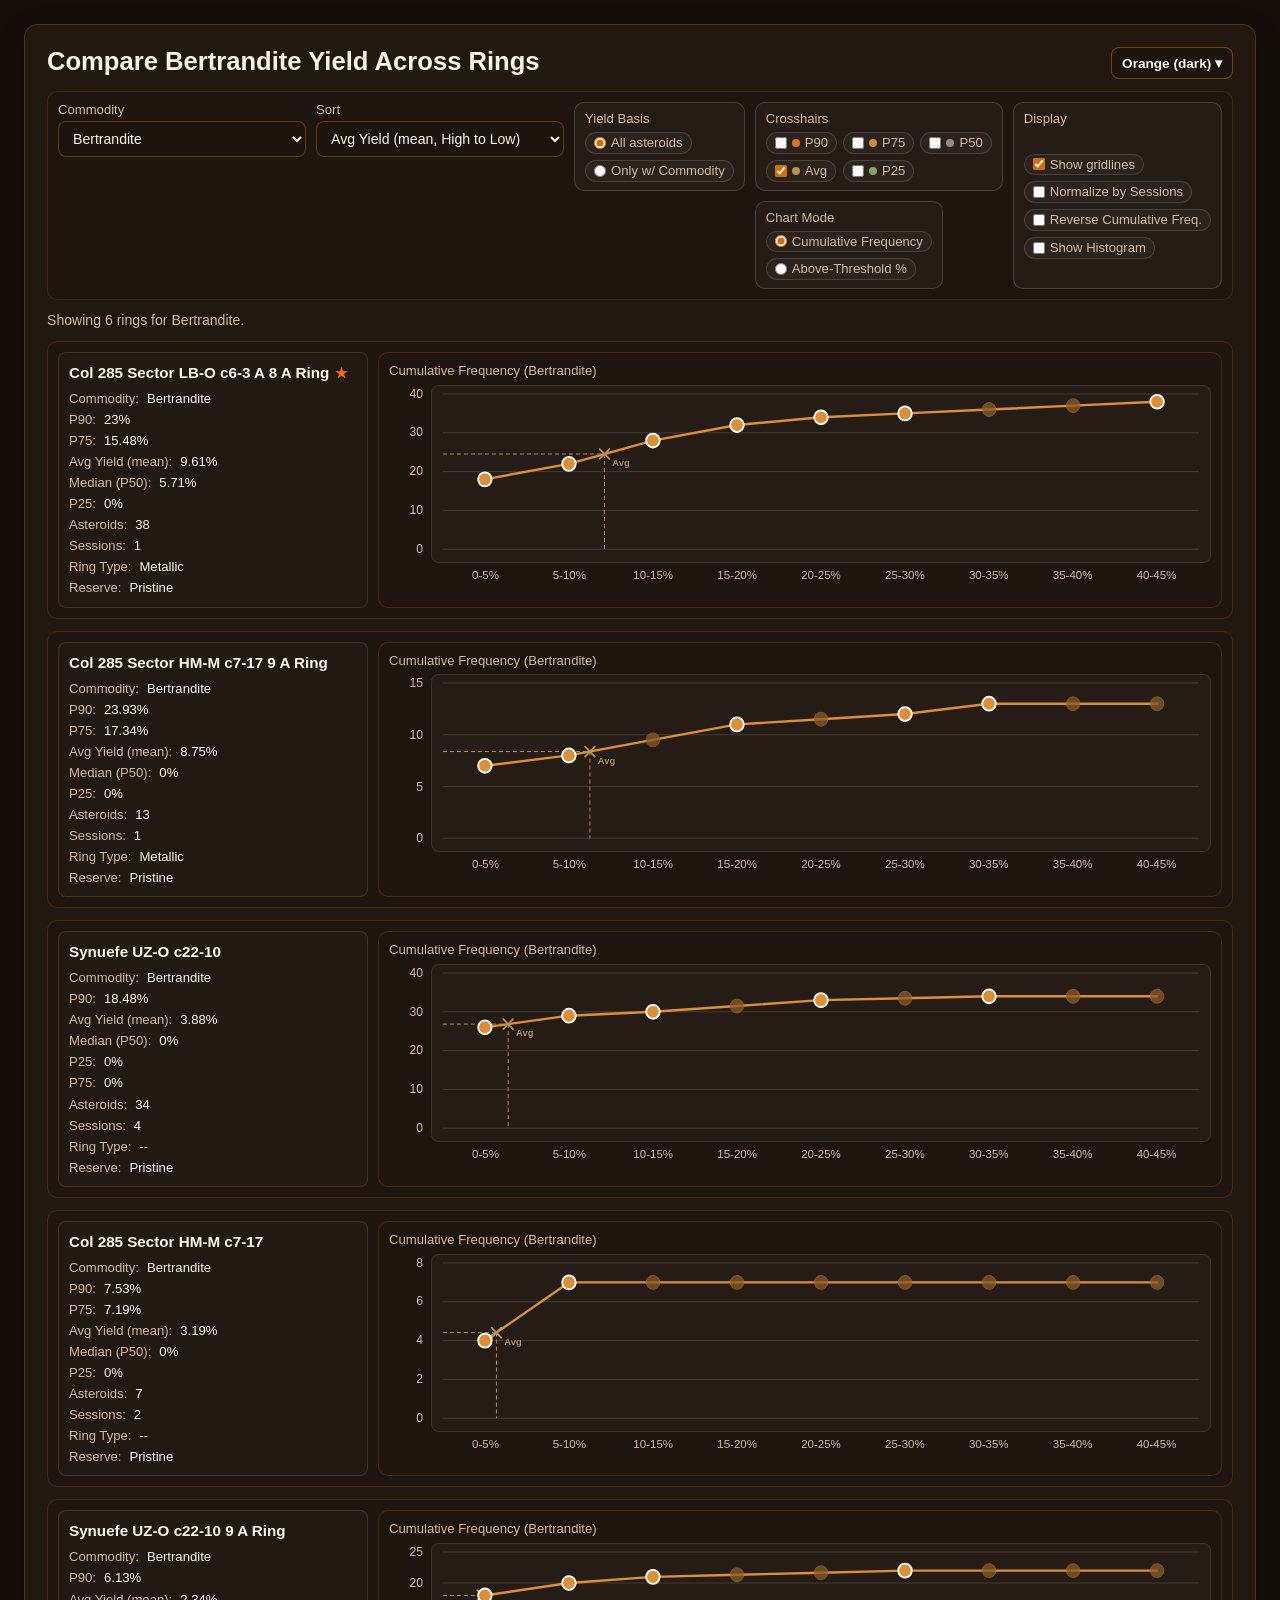
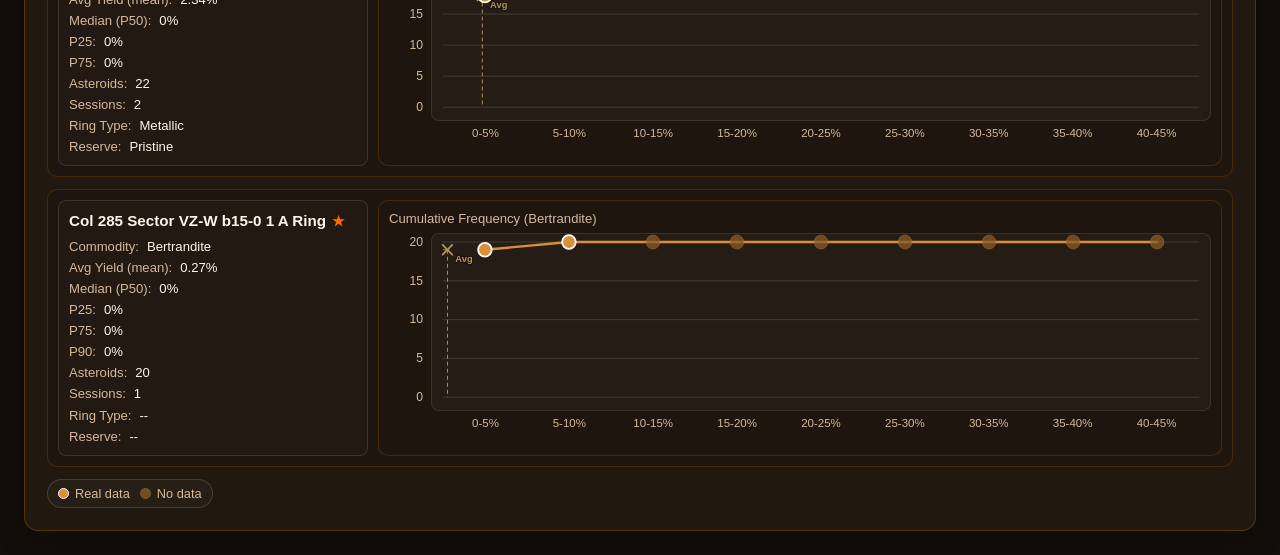
==== commit 00380e61: "Updates to show CDFb chart" ====
--- a/web/compare.html
+++ b/web/compare.html
@@ -4,779 +4,7 @@
   <meta charset="utf-8">
   <meta name="viewport" content="width=device-width, initial-scale=1">
   <title>EDMC Mining Analytics Compare</title>
-  <style>
-    :root {
-      color-scheme: light dark;
-      --bg: #0e1217;
-      --fg: #f3f7fc;
-      --muted: #9aabc0;
-      --accent: #ff8a00;
-      --card: #171d25;
-      --line: color-mix(in srgb, var(--accent) 30%, transparent);
-      --prospect-current-dot-fill: color-mix(in srgb, var(--accent) 78%, #ffffff);
-      --prospect-current-dot-ring: #ffffff;
-      --compare-no-data-dot-fill: color-mix(in srgb, var(--prospect-current-dot-fill) 36%, var(--card));
-      --compare-no-data-dot-stroke: color-mix(in srgb, var(--card) 90%, #000);
-      --ref-p90: color-mix(in srgb, var(--accent) 56%, #ff6e3a);
-      --ref-p75: color-mix(in srgb, var(--accent) 82%, #fff);
-      --ref-p50: color-mix(in srgb, var(--accent) 45%, #53a7ff);
-      --ref-avg: color-mix(in srgb, var(--accent) 65%, #7dd3fc);
-      --ref-p25: color-mix(in srgb, var(--accent) 36%, #56c88e);
-    }
-
-    @media (prefers-color-scheme: light) {
-      :root {
-        --bg: #edf2f8;
-        --fg: #1f2937;
-        --muted: #4b5563;
-        --accent: #c45a00;
-        --card: #ffffff;
-        --prospect-current-dot-ring: #000000;
-        --compare-no-data-dot-fill: color-mix(in srgb, var(--prospect-current-dot-fill) 56%, var(--card));
-        --compare-no-data-dot-stroke: color-mix(in srgb, var(--prospect-current-dot-fill) 72%, #111);
-      }
-    }
-
-    :root[data-theme="blue-light"] {
-      --bg: #edf2f8;
-      --fg: #1f2937;
-      --muted: #4b5563;
-      --accent: #3f87d4;
-      --card: #ffffff;
-      --prospect-current-dot-ring: #000000;
-      --compare-no-data-dot-fill: color-mix(in srgb, var(--prospect-current-dot-fill) 56%, var(--card));
-      --compare-no-data-dot-stroke: color-mix(in srgb, var(--prospect-current-dot-fill) 72%, #111);
-    }
-
-    :root[data-theme="blue-dark"] {
-      --bg: #0b1017;
-      --fg: #f2f7ff;
-      --muted: #97a8bc;
-      --accent: #3f87d4;
-      --card: #131d2a;
-      --prospect-current-dot-ring: #ffffff;
-    }
-
-    :root[data-theme="orange-dark"] {
-      --bg: #130e09;
-      --fg: #fff4e8;
-      --muted: #d4b89c;
-      --accent: #d36f00;
-      --card: #21180f;
-      --prospect-current-dot-ring: #ffffff;
-    }
-
-    :root[data-theme="green-light"] {
-      --bg: #f4f9f2;
-      --fg: #1a2f17;
-      --muted: #4c6348;
-      --accent: #3c8223;
-      --card: #ffffff;
-      --prospect-current-dot-ring: #000000;
-      --compare-no-data-dot-fill: color-mix(in srgb, var(--prospect-current-dot-fill) 56%, var(--card));
-      --compare-no-data-dot-stroke: color-mix(in srgb, var(--prospect-current-dot-fill) 72%, #111);
-    }
-
-    :root[data-theme="green-dark"] {
-      --bg: #1a2a29;
-      --fg: #edf6ef;
-      --muted: #b5c7bc;
-      --accent: #d1d93b;
-      --card: #243836;
-      --prospect-current-dot-ring: #ffffff;
-    }
-
-    * {
-      box-sizing: border-box;
-    }
-
-    body {
-      margin: 0;
-      min-height: 100vh;
-      font-family: "Segoe UI", "Helvetica Neue", Helvetica, Arial, sans-serif;
-      background:
-        radial-gradient(1200px 700px at 90% -20%, color-mix(in srgb, var(--accent) 18%, transparent), transparent 60%),
-        var(--bg);
-      color: var(--fg);
-      padding: 24px;
-    }
-
-    .app {
-      width: min(1280px, 100%);
-      margin: 0 auto;
-      background: var(--card);
-      border: 1px solid var(--line);
-      border-radius: 14px;
-      padding: 22px;
-      box-shadow: 0 10px 30px rgba(0, 0, 0, 0.2);
-      display: grid;
-      gap: 12px;
-    }
-
-    .title-row {
-      margin: 0;
-      display: flex;
-      justify-content: space-between;
-      align-items: flex-start;
-      gap: 10px;
-    }
-
-    h1 {
-      margin: 0;
-      font-size: clamp(1.2rem, 2vw, 1.7rem);
-      color: var(--fg);
-    }
-
-    .theme-control {
-      position: relative;
-      flex: 0 0 auto;
-    }
-
-    .theme-toggle {
-      border: 1px solid color-mix(in srgb, var(--accent) 50%, transparent);
-      border-radius: 8px;
-      background: color-mix(in srgb, var(--card) 88%, #000);
-      color: var(--fg);
-      font: inherit;
-      font-size: 0.85rem;
-      font-weight: 600;
-      padding: 7px 10px;
-      cursor: pointer;
-    }
-
-    .theme-toggle:hover {
-      border-color: color-mix(in srgb, var(--accent) 75%, transparent);
-    }
-
-    .theme-menu {
-      position: absolute;
-      top: calc(100% + 6px);
-      right: 0;
-      min-width: 190px;
-      display: none;
-      gap: 4px;
-      border: 1px solid color-mix(in srgb, var(--accent) 30%, transparent);
-      border-radius: 9px;
-      background: color-mix(in srgb, var(--card) 95%, #000);
-      padding: 6px;
-      z-index: 40;
-      box-shadow: 0 12px 30px rgba(0, 0, 0, 0.35);
-    }
-
-    .theme-menu.theme-menu--open {
-      display: grid;
-    }
-
-    .theme-option {
-      width: 100%;
-      border: 1px solid transparent;
-      border-radius: 7px;
-      background: transparent;
-      color: var(--fg);
-      font: inherit;
-      font-size: 0.82rem;
-      text-align: left;
-      display: flex;
-      align-items: center;
-      gap: 8px;
-      padding: 6px 8px;
-      cursor: pointer;
-    }
-
-    .theme-option:hover {
-      background: color-mix(in srgb, var(--fg) 6%, transparent);
-      border-color: color-mix(in srgb, var(--fg) 16%, transparent);
-    }
-
-    .theme-option.theme-option--active {
-      border-color: color-mix(in srgb, var(--accent) 65%, transparent);
-      background: color-mix(in srgb, var(--accent) 16%, transparent);
-    }
-
-    .theme-swatch {
-      width: 14px;
-      height: 14px;
-      border-radius: 999px;
-      border: 1px solid color-mix(in srgb, var(--fg) 25%, transparent);
-      flex: 0 0 auto;
-      background: linear-gradient(135deg, var(--swatch-bg, #111), var(--swatch-accent, #999));
-    }
-
-    .sub {
-      margin: 0;
-      color: var(--muted);
-      font-size: 0.92rem;
-    }
-
-    .compare-controls {
-      display: grid;
-      grid-template-columns: minmax(170px, 1fr) minmax(190px, 1fr) max-content max-content max-content;
-      gap: 10px;
-      justify-content: start;
-      align-items: start;
-      border: 1px solid color-mix(in srgb, var(--accent) 20%, transparent);
-      border-radius: 10px;
-      padding: 10px;
-      background: color-mix(in srgb, var(--card) 92%, #000);
-    }
-
-    .compare-control {
-      display: grid;
-      gap: 4px;
-      min-width: 0;
-    }
-
-    .compare-control label {
-      color: var(--muted);
-      font-size: 0.82rem;
-    }
-
-    .compare-control-pill {
-      display: grid;
-      gap: 6px;
-      min-width: 0;
-      width: max-content;
-      max-width: 100%;
-      justify-self: start;
-      border: 1px solid color-mix(in srgb, var(--fg) 16%, transparent);
-      border-radius: 10px;
-      padding: 8px 10px;
-      background: color-mix(in srgb, var(--fg) 3%, transparent);
-    }
-
-    .compare-control select {
-      width: 100%;
-      padding: 8px 10px;
-      border-radius: 8px;
-      border: 1px solid color-mix(in srgb, var(--accent) 40%, transparent);
-      background: color-mix(in srgb, var(--card) 88%, #000);
-      color: var(--fg);
-      font: inherit;
-      font-size: 0.88rem;
-    }
-
-    .compare-reference-options {
-      display: grid;
-      grid-template-columns: repeat(3, minmax(0, max-content));
-      gap: 6px;
-      align-items: center;
-      justify-content: flex-start;
-      align-content: start;
-      overflow: visible;
-    }
-
-    .compare-population-options {
-      display: grid;
-      grid-template-columns: minmax(0, max-content);
-      gap: 6px;
-      align-items: center;
-      justify-content: flex-start;
-      align-content: start;
-      overflow: visible;
-    }
-
-    .compare-reference-option,
-    .compare-population-option {
-      display: inline-flex;
-      align-items: center;
-      gap: 5px;
-      padding: 2px 8px;
-      border-radius: 999px;
-      border: 1px solid color-mix(in srgb, var(--fg) 14%, transparent);
-      background: color-mix(in srgb, var(--fg) 3%, transparent);
-      color: var(--muted);
-      font-size: 0.78rem;
-      line-height: 1.2;
-      user-select: none;
-      white-space: nowrap;
-      width: max-content;
-    }
-
-    .compare-reference-option input,
-    .compare-population-option input {
-      margin: 0;
-      width: 12px;
-      height: 12px;
-      accent-color: var(--accent);
-    }
-
-    .compare-reference-swatch {
-      width: 8px;
-      height: 8px;
-      border-radius: 999px;
-      flex: 0 0 auto;
-    }
-
-    .compare-reference-swatch--p90 {
-      background: var(--ref-p90);
-    }
-
-    .compare-reference-swatch--p75 {
-      background: var(--ref-p75);
-    }
-
-    .compare-reference-swatch--p50 {
-      background: var(--ref-p50);
-    }
-
-    .compare-reference-swatch--avg {
-      background: var(--ref-avg);
-    }
-
-    .compare-reference-swatch--p25 {
-      background: var(--ref-p25);
-    }
-
-    .compare-status {
-      margin: 0;
-      color: var(--muted);
-      font-size: 0.88rem;
-      min-height: 1.2em;
-    }
-
-    .compare-status.bad {
-      color: #f25f5c;
-    }
-
-    .compare-list {
-      display: grid;
-      gap: 12px;
-    }
-
-    .compare-dot-legend {
-      display: inline-flex;
-      flex-wrap: wrap;
-      align-items: center;
-      gap: 10px;
-      padding: 6px 10px;
-      border-radius: 999px;
-      border: 1px solid color-mix(in srgb, var(--fg) 14%, transparent);
-      background: color-mix(in srgb, var(--fg) 3%, transparent);
-      color: var(--muted);
-      font-size: 0.8rem;
-      line-height: 1.2;
-      justify-self: start;
-    }
-
-    .compare-dot-legend-item {
-      display: inline-flex;
-      align-items: center;
-      gap: 6px;
-      white-space: nowrap;
-    }
-
-    .compare-dot-legend-swatch {
-      width: 11px;
-      height: 11px;
-      border-radius: 999px;
-      flex: 0 0 auto;
-    }
-
-    .compare-dot-legend-swatch--real {
-      background: var(--prospect-current-dot-fill);
-      border: 1px solid var(--prospect-current-dot-ring);
-    }
-
-    .compare-dot-legend-swatch--no-data {
-      background: var(--compare-no-data-dot-fill);
-      opacity: 0.75;
-      border: 1px solid var(--compare-no-data-dot-stroke);
-    }
-
-    .ring-row {
-      display: grid;
-      grid-template-columns: minmax(240px, 310px) minmax(0, 1fr);
-      gap: 10px;
-      border: 1px solid color-mix(in srgb, var(--accent) 22%, transparent);
-      border-radius: 10px;
-      background: color-mix(in srgb, var(--card) 92%, #000);
-      padding: 10px;
-    }
-
-    .ring-info-panel {
-      border: 1px solid color-mix(in srgb, var(--fg) 12%, transparent);
-      border-radius: 8px;
-      padding: 10px;
-      background: color-mix(in srgb, var(--fg) 2%, transparent);
-      display: grid;
-      gap: 8px;
-      align-content: start;
-    }
-
-    .ring-title {
-      margin: 0;
-      color: var(--fg);
-      font-size: 0.95rem;
-      line-height: 1.25;
-      overflow-wrap: anywhere;
-    }
-
-    .ring-title-favorite {
-      display: inline-block;
-      margin-left: 6px;
-      color: #FF6A00;
-      font-size: 0.95em;
-      line-height: 1;
-      vertical-align: baseline;
-    }
-
-    .info-grid {
-      display: grid;
-      gap: 4px;
-    }
-
-    .info-row {
-      display: grid;
-      grid-template-columns: auto 1fr;
-      gap: 8px;
-      align-items: baseline;
-      font-size: 0.82rem;
-      line-height: 1.3;
-    }
-
-    .info-row .label {
-      color: var(--muted);
-      white-space: nowrap;
-    }
-
-    .info-row .value {
-      color: var(--fg);
-      font-variant-numeric: tabular-nums;
-      overflow-wrap: anywhere;
-    }
-
-    .info-row--crosshair .label,
-    .info-row--crosshair .value {
-      cursor: crosshair;
-    }
-
-    .ring-chart-panel {
-      border: 1px solid color-mix(in srgb, var(--accent) 22%, transparent);
-      border-radius: 10px;
-      min-height: 240px;
-      padding: 10px;
-      background: color-mix(in srgb, var(--card) 92%, #000);
-      display: grid;
-      align-content: start;
-      gap: 10px;
-    }
-
-    .compare-chart-section {
-      display: grid;
-      grid-template-rows: auto auto auto;
-      gap: 6px;
-    }
-
-    .compare-plot.compare-plot--histogram {
-      min-height: 150px;
-    }
-
-    .compare-surface.compare-surface--histogram {
-      min-height: 150px;
-    }
-
-    .compare-histogram-bar {
-      fill: color-mix(in srgb, var(--accent) 54%, #67d4ff);
-      opacity: 0.92;
-    }
-
-    .compare-histogram-bar--linked {
-      opacity: 1;
-      filter: drop-shadow(0 0 2px color-mix(in srgb, #fff 72%, transparent))
-        drop-shadow(0 0 8px color-mix(in srgb, var(--accent) 76%, transparent));
-    }
-
-    .ring-chart-title {
-      margin: 0;
-      color: var(--muted);
-      font-size: 0.82rem;
-      line-height: 1.2;
-    }
-
-    .compare-plot {
-      min-height: 178px;
-      display: grid;
-      grid-template-columns: auto 1fr;
-      gap: 8px;
-      align-items: stretch;
-    }
-
-    .compare-y-axis {
-      width: 34px;
-      display: flex;
-      flex-direction: column;
-      justify-content: space-between;
-      align-items: flex-end;
-      color: var(--muted);
-      font-size: 0.76rem;
-      font-variant-numeric: tabular-nums;
-      line-height: 1;
-      padding: 2px 0;
-      user-select: none;
-    }
-
-    .compare-surface {
-      border: 1px solid color-mix(in srgb, var(--fg) 10%, transparent);
-      border-radius: 8px;
-      background: color-mix(in srgb, var(--fg) 3%, transparent);
-      overflow: hidden;
-      min-height: 178px;
-    }
-
-    .compare-svg {
-      width: 100%;
-      height: 100%;
-      display: block;
-    }
-
-    .compare-grid-line {
-      stroke: color-mix(in srgb, var(--fg) 14%, transparent);
-      stroke-width: 1;
-      vector-effect: non-scaling-stroke;
-    }
-
-    .compare-line {
-      fill: none;
-      stroke: color-mix(in srgb, var(--cool-2, var(--accent)) 78%, #fff);
-      stroke-width: 2.4;
-      vector-effect: non-scaling-stroke;
-      stroke-linecap: round;
-      stroke-linejoin: round;
-    }
-
-    .compare-line-hitbox {
-      fill: none;
-      stroke: transparent;
-      stroke-width: 16;
-      vector-effect: non-scaling-stroke;
-      cursor: crosshair;
-    }
-
-    .compare-dot {
-      fill: var(--prospect-current-dot-fill);
-      opacity: 1;
-      stroke: var(--prospect-current-dot-ring);
-      stroke-width: 1.8;
-      vector-effect: non-scaling-stroke;
-      transition: stroke-width 80ms ease-out, filter 80ms ease-out, fill 80ms ease-out, opacity 80ms ease-out;
-    }
-
-    .compare-dot.compare-dot--no-data {
-      fill: var(--compare-no-data-dot-fill);
-      opacity: 0.75;
-      stroke: var(--compare-no-data-dot-stroke);
-      stroke-width: 0.9;
-    }
-
-    .compare-dot.compare-dot--linked {
-      opacity: 1;
-      fill: color-mix(in srgb, var(--accent) 72%, #fff);
-      stroke: color-mix(in srgb, #fff 92%, var(--accent));
-      stroke-width: 3.4;
-      filter: drop-shadow(0 0 2px color-mix(in srgb, #fff 72%, transparent))
-        drop-shadow(0 0 8px color-mix(in srgb, var(--accent) 80%, transparent));
-    }
-
-    .compare-reference-marker-line {
-      stroke-width: 1.8;
-      stroke-linecap: round;
-      vector-effect: non-scaling-stroke;
-      cursor: crosshair;
-      opacity: 1;
-    }
-
-    .compare-reference-marker-line--p90 {
-      stroke: var(--ref-p90);
-    }
-
-    .compare-reference-marker-line--p75 {
-      stroke: var(--ref-p75);
-    }
-
-    .compare-reference-marker-line--p50 {
-      stroke: var(--ref-p50);
-    }
-
-    .compare-reference-marker-line--avg {
-      stroke: var(--ref-avg);
-    }
-
-    .compare-reference-marker-line--p25 {
-      stroke: var(--ref-p25);
-    }
-
-    .compare-crosshair {
-      stroke: color-mix(in srgb, var(--accent) 62%, transparent);
-      stroke-width: 1;
-      stroke-dasharray: 4 3;
-      vector-effect: non-scaling-stroke;
-      pointer-events: none;
-      opacity: 0;
-    }
-
-    .compare-reference-line {
-      stroke-width: 1;
-      stroke-dasharray: 4 3;
-      vector-effect: non-scaling-stroke;
-      pointer-events: none;
-      opacity: 0.95;
-    }
-
-    .compare-reference-line--p90 {
-      stroke: var(--ref-p90);
-    }
-
-    .compare-reference-line--p75 {
-      stroke: var(--ref-p75);
-    }
-
-    .compare-reference-line--p50 {
-      stroke: var(--ref-p50);
-    }
-
-    .compare-reference-line--avg {
-      stroke: var(--ref-avg);
-    }
-
-    .compare-reference-line--p25 {
-      stroke: var(--ref-p25);
-    }
-
-    .compare-reference-label {
-      font-size: 12px;
-      font-weight: 700;
-      text-anchor: start;
-      dominant-baseline: hanging;
-      letter-spacing: 0.1px;
-      paint-order: stroke;
-      stroke: color-mix(in srgb, var(--card) 85%, #000);
-      stroke-width: 2.7;
-      pointer-events: none;
-      user-select: none;
-    }
-
-    .compare-reference-label.compare-reference-label--reverse {
-      text-anchor: end;
-    }
-
-    .compare-reference-label--p90 {
-      fill: var(--ref-p90);
-    }
-
-    .compare-reference-label--p75 {
-      fill: var(--ref-p75);
-    }
-
-    .compare-reference-label--p50 {
-      fill: var(--ref-p50);
-    }
-
-    .compare-reference-label--avg {
-      fill: var(--ref-avg);
-    }
-
-    .compare-reference-label--p25 {
-      fill: var(--ref-p25);
-    }
-
-    .compare-empty {
-      margin: 0;
-      color: var(--muted);
-      font-size: 0.82rem;
-      padding: 8px;
-      align-self: center;
-      justify-self: center;
-      text-align: center;
-    }
-
-    .compare-bin-label-row {
-      display: grid;
-      grid-template-columns: auto 1fr;
-      gap: 8px;
-      align-items: start;
-    }
-
-    .compare-bin-spacer {
-      visibility: hidden;
-      pointer-events: none;
-    }
-
-    .compare-bin-labels {
-      --compare-bin-side-pad: 14px;
-      display: grid;
-      gap: 3px;
-      padding: 0 var(--compare-bin-side-pad) 0 var(--compare-bin-side-pad);
-      color: var(--muted);
-      font-size: 0.72rem;
-      font-variant-numeric: tabular-nums;
-      line-height: 1.1;
-    }
-
-    .compare-bin-label {
-      text-align: center;
-      white-space: nowrap;
-      overflow: visible;
-      text-overflow: unset;
-      min-height: 1.2em;
-    }
-
-    .compare-axis {
-      display: flex;
-      justify-content: space-between;
-      gap: 8px;
-      color: var(--muted);
-      font-size: 0.78rem;
-      font-variant-numeric: tabular-nums;
-      line-height: 1.2;
-    }
-
-    .cursor-tooltip {
-      position: fixed;
-      z-index: 9999;
-      pointer-events: none;
-      max-width: min(520px, calc(100vw - 24px));
-      padding: 6px 8px;
-      border-radius: 6px;
-      border: 1px solid color-mix(in srgb, var(--accent) 35%, transparent);
-      background: color-mix(in srgb, var(--card) 94%, #000);
-      color: var(--fg);
-      font-size: 0.8rem;
-      line-height: 1.35;
-      white-space: pre-line;
-      box-shadow: 0 6px 18px rgba(0, 0, 0, 0.3);
-      opacity: 0;
-      transform: translateY(2px);
-      transition: opacity 0.08s ease-out, transform 0.08s ease-out;
-    }
-
-    .cursor-tooltip.visible {
-      opacity: 1;
-      transform: translateY(0);
-    }
-
-    @media (max-width: 900px) {
-      .ring-row {
-        grid-template-columns: 1fr;
-      }
-
-      .compare-controls {
-        grid-template-columns: 1fr;
-      }
-
-      .compare-control-pill {
-        width: 100%;
-        justify-self: stretch;
-      }
-
-      .compare-reference-options {
-        grid-template-columns: repeat(2, minmax(0, max-content));
-      }
-
-      .compare-population-options {
-        grid-template-columns: minmax(0, max-content);
-      }
-    }
-  </style>
+  <link rel="stylesheet" href="/web/css/compare.css">
 </head>
 <body>
   <main class="app">
@@ -788,11 +16,11 @@
       </div>
     </div>
     <section class="compare-controls">
-      <div class="compare-control">
+      <div class="compare-control compare-control--commodity">
         <label for="compare-commodity-select">Commodity</label>
         <select id="compare-commodity-select" aria-label="Commodity filter"></select>
       </div>
-      <div class="compare-control">
+      <div class="compare-control compare-control--sort">
         <label for="compare-sort-select">Sort</label>
         <select id="compare-sort-select" aria-label="Sort rings">
           <option value="avg_desc">Avg Yield (mean, High to Low)</option>
@@ -808,15 +36,19 @@
           <option value="name_asc">Ring Name (A to Z)</option>
         </select>
       </div>
-      <div class="compare-control compare-control-pill">
+      <div class="compare-control compare-control-pill compare-control--yield-basis">
         <label>Yield Basis</label>
         <div id="compare-population-options" class="compare-population-options" aria-label="Yield calculation basis"></div>
       </div>
-      <div class="compare-control compare-control-pill">
+      <div class="compare-control compare-control-pill compare-control--crosshairs">
         <label>Crosshairs</label>
         <div id="compare-reference-options" class="compare-reference-options" aria-label="Crosshair overlays"></div>
       </div>
-      <div class="compare-control compare-control-pill">
+      <div class="compare-control compare-control-pill compare-control--mode">
+        <label>Chart Mode</label>
+        <div id="compare-mode-options" class="compare-population-options" aria-label="Chart mode"></div>
+      </div>
+      <div class="compare-control compare-control-pill compare-control--display">
         <label>Display</label>
         <div id="compare-gridline-options" class="compare-population-options" aria-label="Chart display options"></div>
       </div>
@@ -835,1805 +67,6 @@
     </section>
   </main>
 
-  <script>
-    (function () {
-      const rootElement = document.documentElement;
-      const themeToggle = document.getElementById("theme-toggle");
-      const themeMenu = document.getElementById("theme-menu");
-      const compareTitle = document.getElementById("compare-title");
-      const compareCommoditySelect = document.getElementById("compare-commodity-select");
-      const compareSortSelect = document.getElementById("compare-sort-select");
-      const comparePopulationOptions = document.getElementById("compare-population-options");
-      const compareReferenceOptions = document.getElementById("compare-reference-options");
-      const compareGridlineOptions = document.getElementById("compare-gridline-options");
-      const compareStatus = document.getElementById("compare-status");
-      const compareList = document.getElementById("compare-list");
-      const THEME_STORAGE_KEY = "edmcma.analysis.theme";
-      const DEFAULT_THEME_ID = "orange-dark";
-      const themeOptions = [
-        { id: "blue-light", label: "Blue (light)", swatchBg: "#edf2f8", swatchAccent: "#3f87d4" },
-        { id: "blue-dark", label: "Blue (dark)", swatchBg: "#0b1017", swatchAccent: "#3f87d4" },
-        { id: "orange-dark", label: "Orange (dark)", swatchBg: "#130e09", swatchAccent: "#ff9f1a" },
-        { id: "green-light", label: "Green (light)", swatchBg: "#f4f9f2", swatchAccent: "#3c8223" },
-        { id: "green-dark", label: "Green (dark)", swatchBg: "#1a2a29", swatchAccent: "#86c948" }
-      ];
-      const VALID_THEMES = new Set(themeOptions.map((option) => option.id));
-      const REFERENCE_CROSSHAIRS = [
-        { key: "p90", label: "P90", metricKey: "p90", quantile: 0.9 },
-        { key: "p75", label: "P75", metricKey: "p75", quantile: 0.75 },
-        { key: "p50", label: "P50", metricKey: "p50", quantile: 0.5 },
-        { key: "avg", label: "Avg", metricKey: "averageYield", quantile: null },
-        { key: "p25", label: "P25", metricKey: "p25", quantile: 0.25 }
-      ];
-      const YIELD_POPULATION_MODES = [
-        { key: "all", label: "All asteroids" },
-        { key: "present", label: "Only w/ Commodity" }
-      ];
-      let activeThemeId = DEFAULT_THEME_ID;
-      let cursorTooltip = null;
-      let compareData = null;
-      let selectedCommodityKey = "";
-      let requestedCommodityKey = "";
-      let selectedYieldPopulationMode = "all";
-      let selectedReferenceCrosshairs = new Set(["avg"]);
-      let compareShowGridlines = true;
-      let compareNormalizeMetrics = false;
-      let compareReverseCumulative = false;
-      let compareShowHistogram = false;
-      let favoriteRingNames = new Set();
-
-      function getThemeOption(themeId) {
-        return themeOptions.find((option) => option.id === themeId) || null;
-      }
-
-      function setThemeMenuOpen(open) {
-        if (!themeToggle || !themeMenu) {
-          return;
-        }
-        const isOpen = !!open;
-        themeToggle.setAttribute("aria-expanded", isOpen ? "true" : "false");
-        themeMenu.setAttribute("aria-hidden", isOpen ? "false" : "true");
-        themeMenu.classList.toggle("theme-menu--open", isOpen);
-      }
-
-      function syncThemeControls() {
-        if (!themeToggle || !themeMenu) {
-          return;
-        }
-        const option = getThemeOption(activeThemeId) || getThemeOption(DEFAULT_THEME_ID);
-        themeToggle.textContent = option ? `${option.label} ▾` : "Theme ▾";
-        const buttons = themeMenu.querySelectorAll(".theme-option[data-theme-id]");
-        buttons.forEach((button) => {
-          const isActive = button.getAttribute("data-theme-id") === activeThemeId;
-          button.classList.toggle("theme-option--active", isActive);
-          button.setAttribute("aria-pressed", isActive ? "true" : "false");
-        });
-      }
-
-      function applyTheme(themeId, persist) {
-        const option = getThemeOption(themeId) || getThemeOption(DEFAULT_THEME_ID);
-        if (!option) {
-          return;
-        }
-        activeThemeId = option.id;
-        rootElement.setAttribute("data-theme", option.id);
-        syncThemeControls();
-        if (persist !== false) {
-          try {
-            window.localStorage.setItem(THEME_STORAGE_KEY, option.id);
-          } catch (_err) {
-            // Ignore storage errors.
-          }
-        }
-      }
-
-      function renderThemeMenu() {
-        if (!themeMenu) {
-          return;
-        }
-        themeMenu.innerHTML = "";
-        themeOptions.forEach((option) => {
-          const button = document.createElement("button");
-          button.type = "button";
-          button.className = "theme-option";
-          button.setAttribute("data-theme-id", option.id);
-
-          const swatch = document.createElement("span");
-          swatch.className = "theme-swatch";
-          swatch.style.setProperty("--swatch-bg", option.swatchBg);
-          swatch.style.setProperty("--swatch-accent", option.swatchAccent);
-
-          const label = document.createElement("span");
-          label.textContent = option.label;
-
-          button.appendChild(swatch);
-          button.appendChild(label);
-          button.addEventListener("click", () => {
-            applyTheme(option.id);
-            setThemeMenuOpen(false);
-          });
-          themeMenu.appendChild(button);
-        });
-      }
-
-      function resolveThemeId() {
-        try {
-          const params = new URLSearchParams(window.location.search || "");
-          const queryTheme = (params.get("theme") || "").trim();
-          if (VALID_THEMES.has(queryTheme)) {
-            return queryTheme;
-          }
-        } catch (_err) {
-          // Ignore URL parsing issues.
-        }
-        try {
-          const storedTheme = window.localStorage.getItem(THEME_STORAGE_KEY) || "";
-          if (VALID_THEMES.has(storedTheme)) {
-            return storedTheme;
-          }
-        } catch (_err) {
-          // Ignore storage issues.
-        }
-        return DEFAULT_THEME_ID;
-      }
-
-      function resolveRequestedCommodityKey() {
-        try {
-          const params = new URLSearchParams(window.location.search || "");
-          const rawCommodity = (params.get("commodity") || "").trim();
-          return normalizeCommodityKey(rawCommodity);
-        } catch (_err) {
-          return "";
-        }
-      }
-
-      function initializeThemeControl() {
-        if (!themeToggle || !themeMenu) {
-          return;
-        }
-        renderThemeMenu();
-        applyTheme(resolveThemeId(), false);
-
-        themeToggle.addEventListener("click", (event) => {
-          event.stopPropagation();
-          const isOpen = themeMenu.classList.contains("theme-menu--open");
-          setThemeMenuOpen(!isOpen);
-        });
-        themeMenu.addEventListener("click", (event) => {
-          event.stopPropagation();
-        });
-        document.addEventListener("click", () => {
-          setThemeMenuOpen(false);
-        });
-        document.addEventListener("keydown", (event) => {
-          if (event.key === "Escape") {
-            setThemeMenuOpen(false);
-          }
-        });
-      }
-
-      function setStatus(text, isError) {
-        if (!compareStatus) {
-          return;
-        }
-        compareStatus.textContent = String(text || "");
-        compareStatus.classList.toggle("bad", !!isError);
-      }
-
-      function setCompareTitle(commodityLabel) {
-        if (!compareTitle) {
-          return;
-        }
-        const label = typeof commodityLabel === "string" ? commodityLabel.trim() : "";
-        if (!label) {
-          compareTitle.textContent = "Compare Commodity Yield Across Rings";
-          return;
-        }
-        compareTitle.textContent = `Compare ${label} Yield Across Rings`;
-      }
-
-      function normalizeTextKey(value) {
-        if (typeof value !== "string") {
-          return "";
-        }
-        return value.trim().toLowerCase();
-      }
-
-      function normalizeCommodityKey(value) {
-        return normalizeTextKey(value).replace(/[^a-z0-9]+/g, "");
-      }
-
-      function pickCommodityLabel(current, candidate) {
-        const next = typeof candidate === "string" ? candidate.trim() : "";
-        if (!next) {
-          return current || "";
-        }
-        if (!current) {
-          return next;
-        }
-        const currentHasSpace = /\s/.test(current);
-        const nextHasSpace = /\s/.test(next);
-        if (!currentHasSpace && nextHasSpace) {
-          return next;
-        }
-        return current;
-      }
-
-      function asNumber(value) {
-        const number = Number(value);
-        if (!Number.isFinite(number)) {
-          return 0;
-        }
-        return number;
-      }
-
-      function formatNumber(value, digits) {
-        const number = Number(value);
-        if (!Number.isFinite(number)) {
-          return "--";
-        }
-        const maximumDigits = Number.isFinite(digits) ? Math.max(0, digits) : 2;
-        return number.toLocaleString(undefined, {
-          minimumFractionDigits: 0,
-          maximumFractionDigits: maximumDigits
-        });
-      }
-
-      function ensureCursorTooltip() {
-        if (cursorTooltip && document.body.contains(cursorTooltip)) {
-          return cursorTooltip;
-        }
-        const node = document.createElement("div");
-        node.className = "cursor-tooltip";
-        document.body.appendChild(node);
-        cursorTooltip = node;
-        return node;
-      }
-
-      function showCursorTooltip(text, event) {
-        const node = ensureCursorTooltip();
-        node.textContent = text;
-        const offset = 14;
-        const viewportWidth = window.innerWidth || document.documentElement.clientWidth || 1280;
-        const viewportHeight = window.innerHeight || document.documentElement.clientHeight || 720;
-        const rect = node.getBoundingClientRect();
-        let x = event.clientX + offset;
-        let y = event.clientY + offset;
-        if (x + rect.width > viewportWidth - 8) {
-          x = Math.max(8, event.clientX - rect.width - offset);
-        }
-        if (y + rect.height > viewportHeight - 8) {
-          y = Math.max(8, event.clientY - rect.height - offset);
-        }
-        node.style.left = `${Math.round(x)}px`;
-        node.style.top = `${Math.round(y)}px`;
-        node.classList.add("visible");
-      }
-
-      function hideCursorTooltip() {
-        if (!cursorTooltip) {
-          return;
-        }
-        cursorTooltip.classList.remove("visible");
-      }
-
-      function buildSmoothLinePath(points) {
-        if (!Array.isArray(points) || points.length === 0) {
-          return "";
-        }
-        let command = `M${points[0].x.toFixed(2)} ${points[0].y.toFixed(2)}`;
-        for (let index = 1; index < points.length; index += 1) {
-          const point = points[index];
-          command += ` L${point.x.toFixed(2)} ${point.y.toFixed(2)}`;
-        }
-        return command;
-      }
-
-      function inferStep(yMaxInt) {
-        const targetTickCount = 7;
-        const minStep = Math.max(1, yMaxInt / (targetTickCount - 1));
-        let magnitude = Math.pow(10, Math.floor(Math.log10(minStep)));
-        if (!Number.isFinite(magnitude) || magnitude <= 0) {
-          magnitude = 1;
-        }
-        let step = 0;
-        for (let attempts = 0; attempts < 8 && step <= 0; attempts += 1) {
-          [1, 2, 5].forEach((multiplier) => {
-            const candidate = multiplier * magnitude;
-            if (candidate >= minStep && (step <= 0 || candidate < step)) {
-              step = candidate;
-            }
-          });
-          magnitude *= 10;
-        }
-        return step > 0 ? step : 1;
-      }
-
-      function percentileInclusive(values, percentile) {
-        const p = Number(percentile);
-        if (!Array.isArray(values) || values.length === 0 || !Number.isFinite(p)) {
-          return null;
-        }
-        const clamped = Math.max(0, Math.min(1, p));
-        const sorted = values
-          .map((value) => Number(value))
-          .filter((value) => Number.isFinite(value))
-          .sort((a, b) => a - b);
-        if (!sorted.length) {
-          return null;
-        }
-        if (sorted.length === 1) {
-          return sorted[0];
-        }
-        // Inclusive percentile interpolation (equivalent to PERCENTILE.INC style ranking).
-        const rank = (sorted.length - 1) * clamped;
-        const lowIndex = Math.floor(rank);
-        const highIndex = Math.ceil(rank);
-        if (lowIndex === highIndex) {
-          return sorted[lowIndex];
-        }
-        const weight = rank - lowIndex;
-        return sorted[lowIndex] + ((sorted[highIndex] - sorted[lowIndex]) * weight);
-      }
-
-      function buildCompareData(records) {
-        const ringByKey = new Map();
-        const commodityLabels = new Map();
-        records.forEach((row) => {
-          if (!row || typeof row !== "object") {
-            return;
-          }
-          const sessionGuid = typeof row.session_guid === "string" ? row.session_guid.trim() : "";
-          const ringName = typeof row.ring_name === "string" ? row.ring_name.trim() : "";
-          const commodityName = typeof row.commodity_name === "string" ? row.commodity_name.trim() : "";
-          const asteroidRaw = Number(row.asteroid_id);
-          const percentage = Number(row.percentage);
-          if (!sessionGuid || !ringName || !commodityName || !Number.isFinite(asteroidRaw) || asteroidRaw < 1 || !Number.isFinite(percentage)) {
-            return;
-          }
-          const ringKey = normalizeTextKey(ringName);
-          if (!ringKey) {
-            return;
-          }
-          let ring = ringByKey.get(ringKey);
-          if (!ring) {
-            ring = {
-              ringKey,
-              ringName,
-              asteroids: new Map(),
-              ringTypeCounts: new Map(),
-              reserveLevelCounts: new Map()
-            };
-            ringByKey.set(ringKey, ring);
-          }
-          const ringType = typeof row.ring_type === "string" ? row.ring_type.trim() : "";
-          if (ringType) {
-            ring.ringTypeCounts.set(ringType, (ring.ringTypeCounts.get(ringType) || 0) + 1);
-          }
-          const reserveLevel = typeof row.reserve_level === "string" ? row.reserve_level.trim() : "";
-          if (reserveLevel) {
-            ring.reserveLevelCounts.set(reserveLevel, (ring.reserveLevelCounts.get(reserveLevel) || 0) + 1);
-          }
-          const asteroidId = Math.floor(asteroidRaw);
-          const asteroidKey = `${sessionGuid}::${asteroidId}`;
-          let asteroid = ring.asteroids.get(asteroidKey);
-          if (!asteroid) {
-            asteroid = {
-              sessionGuid,
-              asteroidId,
-              duplicate: false,
-              commodityPercentages: new Map()
-            };
-            ring.asteroids.set(asteroidKey, asteroid);
-          }
-          asteroid.duplicate = asteroid.duplicate || row.duplicate_prospector === true;
-          const commodityKey = normalizeCommodityKey(commodityName);
-          if (!commodityKey) {
-            return;
-          }
-          commodityLabels.set(commodityKey, pickCommodityLabel(commodityLabels.get(commodityKey) || "", commodityName));
-          const safePct = Math.max(0, percentage);
-          const previous = asteroid.commodityPercentages.get(commodityKey);
-          if (!Number.isFinite(previous) || safePct > previous) {
-            asteroid.commodityPercentages.set(commodityKey, safePct);
-          }
-        });
-        const commodities = Array.from(commodityLabels.entries())
-          .map(([key, label]) => ({ key, label: label || key }))
-          .sort((a, b) => a.label.localeCompare(b.label));
-        const rings = Array.from(ringByKey.values())
-          .map((ring) => ({
-            ...ring,
-            asteroidList: Array.from(ring.asteroids.values())
-          }))
-          .sort((a, b) => a.ringName.localeCompare(b.ringName));
-        return { rings, commodities };
-      }
-
-      async function loadFavoriteRingNames() {
-        favoriteRingNames = new Set();
-        try {
-          const response = await fetch("/config/hotspot_favorite_rings.json", { cache: "no-store" });
-          if (!response.ok) {
-            return;
-          }
-          const payload = await response.json();
-          const rows = Array.isArray(payload)
-            ? payload
-            : ((payload && typeof payload === "object" && Array.isArray(payload.favorite_rings))
-              ? payload.favorite_rings
-              : []);
-          rows.forEach((value) => {
-            const ringName = typeof value === "string" ? value.trim() : "";
-            if (ringName) {
-              favoriteRingNames.add(ringName);
-            }
-          });
-        } catch (_error) {
-          // Optional source; ignore if unavailable.
-        }
-      }
-
-      function dominantLabel(countMap) {
-        if (!(countMap instanceof Map) || countMap.size === 0) {
-          return "--";
-        }
-        let winner = "";
-        let maxCount = -1;
-        countMap.forEach((count, label) => {
-          if (count > maxCount) {
-            winner = label;
-            maxCount = count;
-          }
-        });
-        return winner || "--";
-      }
-
-      function syncReferenceCrosshairControls() {
-        if (!compareReferenceOptions) {
-          return;
-        }
-        compareReferenceOptions.innerHTML = "";
-        REFERENCE_CROSSHAIRS.forEach((entry) => {
-          const wrapper = document.createElement("label");
-          wrapper.className = "compare-reference-option";
-          const input = document.createElement("input");
-          input.type = "checkbox";
-          input.checked = selectedReferenceCrosshairs.has(entry.key);
-          input.addEventListener("change", () => {
-            if (input.checked) {
-              selectedReferenceCrosshairs.add(entry.key);
-            } else {
-              selectedReferenceCrosshairs.delete(entry.key);
-            }
-            renderComparePanels();
-          });
-          const swatch = document.createElement("span");
-          swatch.className = `compare-reference-swatch compare-reference-swatch--${entry.key}`;
-          const text = document.createElement("span");
-          text.textContent = entry.label;
-          wrapper.appendChild(input);
-          wrapper.appendChild(swatch);
-          wrapper.appendChild(text);
-          compareReferenceOptions.appendChild(wrapper);
-        });
-      }
-
-      function syncYieldPopulationControls() {
-        if (!comparePopulationOptions) {
-          return;
-        }
-        comparePopulationOptions.innerHTML = "";
-        YIELD_POPULATION_MODES.forEach((mode) => {
-          const wrapper = document.createElement("label");
-          wrapper.className = "compare-population-option";
-          const input = document.createElement("input");
-          input.type = "radio";
-          input.name = "compare-yield-population-mode";
-          input.value = mode.key;
-          input.checked = selectedYieldPopulationMode === mode.key;
-          input.addEventListener("change", () => {
-            if (!input.checked) {
-              return;
-            }
-            selectedYieldPopulationMode = mode.key;
-            renderComparePanels();
-          });
-          const text = document.createElement("span");
-          text.textContent = mode.label;
-          wrapper.appendChild(input);
-          wrapper.appendChild(text);
-          comparePopulationOptions.appendChild(wrapper);
-        });
-      }
-
-      function syncGridlineControls() {
-        if (!compareGridlineOptions) {
-          return;
-        }
-        compareGridlineOptions.innerHTML = "";
-        const wrapper = document.createElement("label");
-        wrapper.className = "compare-population-option";
-        const input = document.createElement("input");
-        input.type = "checkbox";
-        input.checked = compareShowGridlines;
-        input.addEventListener("change", () => {
-          compareShowGridlines = input.checked;
-          renderComparePanels();
-        });
-        const text = document.createElement("span");
-        text.textContent = "Show gridlines";
-        wrapper.appendChild(input);
-        wrapper.appendChild(text);
-        compareGridlineOptions.appendChild(wrapper);
-
-        const normalizeWrapper = document.createElement("label");
-        normalizeWrapper.className = "compare-population-option";
-        const normalizeInput = document.createElement("input");
-        normalizeInput.type = "checkbox";
-        normalizeInput.checked = compareNormalizeMetrics;
-        normalizeInput.addEventListener("change", () => {
-          compareNormalizeMetrics = normalizeInput.checked;
-          renderComparePanels();
-        });
-        const normalizeText = document.createElement("span");
-        normalizeText.textContent = "Normalize by Sessions";
-        normalizeWrapper.appendChild(normalizeInput);
-        normalizeWrapper.appendChild(normalizeText);
-        compareGridlineOptions.appendChild(normalizeWrapper);
-
-        const reverseWrapper = document.createElement("label");
-        reverseWrapper.className = "compare-population-option";
-        const reverseInput = document.createElement("input");
-        reverseInput.type = "checkbox";
-        reverseInput.checked = compareReverseCumulative;
-        reverseInput.addEventListener("change", () => {
-          compareReverseCumulative = reverseInput.checked;
-          renderComparePanels();
-        });
-        const reverseText = document.createElement("span");
-        reverseText.textContent = "Reverse Cumulative Freq.";
-        reverseWrapper.appendChild(reverseInput);
-        reverseWrapper.appendChild(reverseText);
-        compareGridlineOptions.appendChild(reverseWrapper);
-
-        const histogramWrapper = document.createElement("label");
-        histogramWrapper.className = "compare-population-option";
-        const histogramInput = document.createElement("input");
-        histogramInput.type = "checkbox";
-        histogramInput.checked = compareShowHistogram;
-        histogramInput.addEventListener("change", () => {
-          compareShowHistogram = histogramInput.checked;
-          renderComparePanels();
-        });
-        const histogramText = document.createElement("span");
-        histogramText.textContent = "Show Histogram";
-        histogramWrapper.appendChild(histogramInput);
-        histogramWrapper.appendChild(histogramText);
-        compareGridlineOptions.appendChild(histogramWrapper);
-      }
-
-      function buildScopedAsteroidRows(ring, commodityKey, populationMode) {
-        const asteroids = Array.isArray(ring && ring.asteroidList) ? ring.asteroidList : [];
-        const allAsteroids = asteroids
-          .map((asteroid) => {
-            const rawValue = Number(asteroid && asteroid.commodityPercentages && asteroid.commodityPercentages.get(commodityKey));
-            const present = Number.isFinite(rawValue);
-            const value = present ? Math.max(0, rawValue) : 0;
-            return {
-              value,
-              present,
-              sessionGuid: asteroid.sessionGuid
-            };
-          })
-          .filter((row) => !!row);
-        const presentAsteroids = allAsteroids.filter((item) => item.present);
-        const scopedAsteroids = populationMode === "all" ? allAsteroids : presentAsteroids;
-        return { allAsteroids, presentAsteroids, scopedAsteroids };
-      }
-
-      function buildRingCommodityModel(ring, commodityKey, interval, forcedXMax, populationMode) {
-        const scopedRows = buildScopedAsteroidRows(ring, commodityKey, populationMode);
-        const presentAsteroids = Array.isArray(scopedRows && scopedRows.presentAsteroids)
-          ? scopedRows.presentAsteroids
-          : [];
-        const scopedAsteroids = Array.isArray(scopedRows && scopedRows.scopedAsteroids)
-          ? scopedRows.scopedAsteroids
-          : [];
-        const normalizedForcedXMax = Number.isFinite(forcedXMax) && forcedXMax > 0
-          ? Math.max(interval, forcedXMax)
-          : null;
-        const percentileValues = scopedAsteroids.map((item) => item.value);
-        const p90 = percentileInclusive(percentileValues, 0.9);
-        const p75 = percentileInclusive(percentileValues, 0.75);
-        const p50 = percentileInclusive(percentileValues, 0.5);
-        const p25 = percentileInclusive(percentileValues, 0.25);
-        if (!scopedAsteroids.length) {
-          return {
-            averageYield: null,
-            p90: null,
-            p75: null,
-            p50: null,
-            p25: null,
-            asteroidsCount: 0,
-            presentAsteroidsCount: presentAsteroids.length,
-            sessionsCount: 0,
-            points: [],
-            yMax: 1,
-            xMax: normalizedForcedXMax || interval
-          };
-        }
-        const maxObserved = scopedAsteroids.reduce((peak, item) => Math.max(peak, item.value), 0);
-        const xMax = normalizedForcedXMax || Math.max(interval, Math.ceil(maxObserved / interval) * interval);
-        const bins = Math.max(1, Math.ceil(xMax / interval));
-        const counts = new Array(bins).fill(0);
-        let percentSum = 0;
-        const sessionGuids = new Set();
-        scopedAsteroids.forEach((item) => {
-          percentSum += item.value;
-          sessionGuids.add(item.sessionGuid);
-          let index = item.value >= xMax ? (bins - 1) : Math.floor(item.value / interval);
-          if (index < 0) {
-            index = 0;
-          }
-          if (index >= bins) {
-            index = bins - 1;
-          }
-          counts[index] += 1;
-        });
-        const points = [];
-        const cumulativeForwardCounts = new Array(bins).fill(0);
-        const cumulativeReverseCounts = new Array(bins).fill(0);
-        let running = 0;
-        for (let index = 0; index < bins; index += 1) {
-          running += counts[index];
-          cumulativeForwardCounts[index] = running;
-        }
-        let reverseRunning = 0;
-        for (let index = bins - 1; index >= 0; index -= 1) {
-          reverseRunning += counts[index];
-          cumulativeReverseCounts[index] = reverseRunning;
-        }
-        for (let index = 0; index < bins; index += 1) {
-          const intervalStart = index * interval;
-          const intervalEnd = Math.min(xMax, intervalStart + interval);
-          const center = intervalStart + ((intervalEnd - intervalStart) / 2);
-          points.push({
-            index,
-            intervalStart,
-            intervalEnd,
-            center,
-            binCount: counts[index],
-            total: cumulativeForwardCounts[index],
-            totalForward: cumulativeForwardCounts[index],
-            totalReverse: cumulativeReverseCounts[index]
-          });
-        }
-        return {
-          averageYield: percentSum / scopedAsteroids.length,
-          p90,
-          p75,
-          p50,
-          p25,
-          asteroidsCount: scopedAsteroids.length,
-          presentAsteroidsCount: presentAsteroids.length,
-          sessionsCount: sessionGuids.size,
-          points,
-          yMax: Math.max(1, running),
-          xMax
-        };
-      }
-
-      function buildCompareBinLabelsRow(points, reverseCumulative) {
-        const labels = document.createElement("div");
-        labels.className = "compare-bin-labels";
-        const labelPoints = reverseCumulative ? [...points].reverse() : points;
-        labels.style.gridTemplateColumns = `repeat(${labelPoints.length}, minmax(0, 1fr))`;
-        const labelStep = Math.max(1, Math.ceil(labelPoints.length / 10));
-        labelPoints.forEach((point, index) => {
-          const label = document.createElement("span");
-          label.className = "compare-bin-label";
-          if ((index % labelStep) === 0 || index === labelPoints.length - 1) {
-            const labelRangeStart = reverseCumulative ? point.intervalEnd : point.intervalStart;
-            const labelRangeEnd = reverseCumulative ? point.intervalStart : point.intervalEnd;
-            label.textContent = `${labelRangeStart}-${labelRangeEnd}%`;
-          }
-          labels.appendChild(label);
-        });
-        const labelsRow = document.createElement("div");
-        labelsRow.className = "compare-bin-label-row";
-        const spacer = document.createElement("div");
-        spacer.className = "compare-y-axis compare-bin-spacer";
-        labelsRow.appendChild(spacer);
-        labelsRow.appendChild(labels);
-        return labelsRow;
-      }
-
-      function renderHistogramSection(chartPanel, ringName, commodityLabel, model, normalizeBySessions, reverseCumulative, interactions) {
-        const section = document.createElement("div");
-        section.className = "compare-chart-section";
-
-        const title = document.createElement("p");
-        title.className = "ring-chart-title";
-        title.textContent = "Asteroid Percentage Histogram";
-        section.appendChild(title);
-
-        const width = 1000;
-        let height = 180;
-        const topPad = 10;
-        const bottomPad = 16;
-        const sidePad = 14;
-        const drawWidth = Math.max(1, width - (sidePad * 2));
-        let drawHeight = Math.max(1, height - topPad - bottomPad);
-        const totalBins = Math.max(1, model.points.length);
-        const toDisplayIndex = (index) => (
-          reverseCumulative
-            ? (totalBins - index - 1)
-            : index
-        );
-        const toXForBinStart = (index) => sidePad + ((toDisplayIndex(index) / totalBins) * drawWidth);
-        const toXForBinEnd = (index) => sidePad + (((toDisplayIndex(index) + 1) / totalBins) * drawWidth);
-        const sessionDivisor = normalizeBySessions
-          ? Math.max(1, Number(model && model.sessionsCount) || 0)
-          : 1;
-        const displayPeak = model.points.reduce((peak, point) => (
-          Math.max(peak, Number(point.binCount) / sessionDivisor)
-        ), 0);
-        const countAxisMaxInt = Math.max(1, Math.ceil(displayPeak));
-        const countAxisStep = inferStep(countAxisMaxInt);
-        const countAxisScaleMax = Math.max(countAxisMaxInt, Math.ceil(countAxisMaxInt / countAxisStep) * countAxisStep);
-        const yTicks = [];
-        for (let value = countAxisScaleMax; value >= 0; value -= countAxisStep) {
-          yTicks.push(value);
-        }
-        if (yTicks[yTicks.length - 1] !== 0) {
-          yTicks.push(0);
-        }
-        const toYForCount = (count) => {
-          const ratio = countAxisScaleMax <= 0 ? 0 : (count / countAxisScaleMax);
-          return topPad + (drawHeight * (1 - ratio));
-        };
-
-        const plot = document.createElement("div");
-        plot.className = "compare-plot compare-plot--histogram";
-        const yAxis = document.createElement("div");
-        yAxis.className = "compare-y-axis";
-        yTicks.forEach((value) => {
-          const tick = document.createElement("span");
-          tick.textContent = String(value);
-          yAxis.appendChild(tick);
-        });
-        const surface = document.createElement("div");
-        surface.className = "compare-surface compare-surface--histogram";
-        plot.appendChild(yAxis);
-        plot.appendChild(surface);
-        section.appendChild(plot);
-
-        const surfaceRect = surface.getBoundingClientRect();
-        if (surfaceRect.width > 0 && surfaceRect.height > 0) {
-          height = Math.max(120, Math.round((width * surfaceRect.height) / surfaceRect.width));
-          drawHeight = Math.max(1, height - topPad - bottomPad);
-        }
-
-        const ns = "http://www.w3.org/2000/svg";
-        const svg = document.createElementNS(ns, "svg");
-        svg.classList.add("compare-svg");
-        svg.setAttribute("viewBox", `0 0 ${width} ${height}`);
-        svg.setAttribute("preserveAspectRatio", "none");
-
-        if (compareShowGridlines) {
-          yTicks.forEach((value) => {
-            const y = toYForCount(value);
-            const line = document.createElementNS(ns, "line");
-            line.setAttribute("x1", sidePad.toFixed(2));
-            line.setAttribute("x2", (width - sidePad).toFixed(2));
-            line.setAttribute("y1", y.toFixed(2));
-            line.setAttribute("y2", y.toFixed(2));
-            line.setAttribute("class", "compare-grid-line");
-            svg.appendChild(line);
-          });
-        }
-
-        const baselineY = topPad + drawHeight;
-        model.points.forEach((point) => {
-          const displayBinCount = Number(point.binCount) / sessionDivisor;
-          const y = toYForCount(displayBinCount);
-          const barStart = toXForBinStart(point.index);
-          const barEnd = toXForBinEnd(point.index);
-          const barInset = 1.2;
-          const x = Math.min(barStart, barEnd) + barInset;
-          const barWidth = Math.max(1, Math.abs(barEnd - barStart) - (barInset * 2));
-          const barHeight = Math.max(1.2, baselineY - y);
-          const bar = document.createElementNS(ns, "rect");
-          bar.setAttribute("class", "compare-histogram-bar");
-          bar.setAttribute("x", x.toFixed(2));
-          bar.setAttribute("y", (baselineY - barHeight).toFixed(2));
-          bar.setAttribute("width", barWidth.toFixed(2));
-          bar.setAttribute("height", barHeight.toFixed(2));
-          const tooltipRangeStart = reverseCumulative ? point.intervalEnd : point.intervalStart;
-          const tooltipRangeEnd = reverseCumulative ? point.intervalStart : point.intervalEnd;
-          const detail = normalizeBySessions
-            ? [
-              `${ringName} | ${commodityLabel}`,
-              `${tooltipRangeStart}% - ${tooltipRangeEnd}%`,
-              `Bin Frequency / Session: ${formatNumber(displayBinCount, 2)}`,
-              `Raw bin asteroids: ${formatNumber(point.binCount, 0)}`
-            ].join("\n")
-            : [
-              `${ringName} | ${commodityLabel}`,
-              `${tooltipRangeStart}% - ${tooltipRangeEnd}%`,
-              `Bin Frequency: ${formatNumber(point.binCount, 0)}`
-            ].join("\n");
-          if (interactions && typeof interactions.registerBar === "function") {
-            interactions.registerBar(point.index, bar);
-          }
-          bar.addEventListener("mouseenter", (event) => {
-            if (interactions && typeof interactions.onBinHover === "function") {
-              interactions.onBinHover(point.index, event);
-            }
-            showCursorTooltip(detail, event);
-          });
-          bar.addEventListener("mousemove", (event) => {
-            if (interactions && typeof interactions.onBinHover === "function") {
-              interactions.onBinHover(point.index, event);
-            }
-            showCursorTooltip(detail, event);
-          });
-          bar.addEventListener("mouseleave", () => {
-            if (interactions && typeof interactions.onBinLeave === "function") {
-              interactions.onBinLeave();
-            }
-            hideCursorTooltip();
-          });
-          svg.appendChild(bar);
-        });
-
-        surface.appendChild(svg);
-        plot.addEventListener("mouseleave", () => {
-          if (interactions && typeof interactions.onBinLeave === "function") {
-            interactions.onBinLeave();
-          }
-          hideCursorTooltip();
-        });
-        section.appendChild(buildCompareBinLabelsRow(model.points, reverseCumulative));
-        chartPanel.appendChild(section);
-      }
-
-      function renderRingChart(chartPanel, ringName, commodityLabel, model, selectedCrosshairKeys, normalizeBySessions, reverseCumulative, showHistogram) {
-        chartPanel.innerHTML = "";
-        if (!model || !Array.isArray(model.points) || model.points.length === 0) {
-          const note = document.createElement("p");
-          note.className = "compare-empty";
-          note.textContent = "No asteroids for this commodity in this ring.";
-          chartPanel.appendChild(note);
-          return;
-        }
-        const histogramBarsByIndex = new Map();
-        let linkedHistogramBars = [];
-        const registerHistogramBar = (binIndex, node) => {
-          const index = Number(binIndex);
-          if (!Number.isFinite(index) || !node) {
-            return;
-          }
-          const existing = histogramBarsByIndex.get(index) || [];
-          existing.push(node);
-          histogramBarsByIndex.set(index, existing);
-        };
-        const clearLinkedHistogramBars = () => {
-          if (!linkedHistogramBars.length) {
-            return;
-          }
-          linkedHistogramBars.forEach((node) => {
-            if (node) {
-              node.classList.remove("compare-histogram-bar--linked");
-            }
-          });
-          linkedHistogramBars = [];
-        };
-        const setLinkedHistogramBarsForIndex = (binIndex) => {
-          clearLinkedHistogramBars();
-          const index = Number(binIndex);
-          if (!Number.isFinite(index)) {
-            return;
-          }
-          const nodes = histogramBarsByIndex.get(index) || [];
-          nodes.forEach((node) => {
-            node.classList.add("compare-histogram-bar--linked");
-          });
-          linkedHistogramBars = nodes;
-        };
-        let pointByIndex = new Map();
-        let showLinkedCrosshairAt = (_point) => {};
-        let hideLinkedCrosshair = () => {
-          clearLinkedHistogramBars();
-        };
-        const handleHistogramBinHover = (binIndex) => {
-          const index = Number(binIndex);
-          if (!Number.isFinite(index)) {
-            return;
-          }
-          const point = pointByIndex.get(index);
-          if (point) {
-            showLinkedCrosshairAt(point);
-            return;
-          }
-          setLinkedHistogramBarsForIndex(index);
-        };
-        const handleHistogramBinLeave = () => {
-          hideLinkedCrosshair();
-        };
-        if (showHistogram) {
-          renderHistogramSection(
-            chartPanel,
-            ringName,
-            commodityLabel,
-            model,
-            normalizeBySessions,
-            reverseCumulative,
-            {
-              registerBar: registerHistogramBar,
-              onBinHover: handleHistogramBinHover,
-              onBinLeave: handleHistogramBinLeave
-            }
-          );
-        }
-
-        const section = document.createElement("div");
-        section.className = "compare-chart-section";
-        const title = document.createElement("p");
-        title.className = "ring-chart-title";
-        title.textContent = reverseCumulative
-          ? `Cumulative Frequency (${commodityLabel}) - Reversed`
-          : `Cumulative Frequency (${commodityLabel})`;
-        section.appendChild(title);
-
-        const width = 1000;
-        let height = 220;
-        const topPad = 10;
-        const bottomPad = 16;
-        const sidePad = 14;
-        const drawWidth = Math.max(1, width - (sidePad * 2));
-        let drawHeight = Math.max(1, height - topPad - bottomPad);
-        const dotRadius = 8.7;
-        const referenceMarkerHalfExtent = 6.2;
-        const sessionDivisor = normalizeBySessions
-          ? Math.max(1, Number(model && model.sessionsCount) || 0)
-          : 1;
-        const normalizedModelYMax = Number(model && model.yMax) / sessionDivisor;
-        const countAxisMaxInt = Math.max(1, Math.ceil(normalizedModelYMax));
-        const countAxisStep = inferStep(countAxisMaxInt);
-        const countAxisScaleMax = Math.max(countAxisMaxInt, Math.ceil(countAxisMaxInt / countAxisStep) * countAxisStep);
-        const yTicks = [];
-        for (let value = countAxisScaleMax; value >= 0; value -= countAxisStep) {
-          yTicks.push(value);
-        }
-        if (yTicks[yTicks.length - 1] !== 0) {
-          yTicks.push(0);
-        }
-
-        const plot = document.createElement("div");
-        plot.className = "compare-plot";
-        const yAxis = document.createElement("div");
-        yAxis.className = "compare-y-axis";
-        yTicks.forEach((value) => {
-          const tick = document.createElement("span");
-          tick.textContent = String(value);
-          yAxis.appendChild(tick);
-        });
-        const surface = document.createElement("div");
-        surface.className = "compare-surface";
-        plot.appendChild(yAxis);
-        plot.appendChild(surface);
-        section.appendChild(plot);
-
-        const surfaceRect = surface.getBoundingClientRect();
-        if (surfaceRect.width > 0 && surfaceRect.height > 0) {
-          height = Math.max(120, Math.round((width * surfaceRect.height) / surfaceRect.width));
-          drawHeight = Math.max(1, height - topPad - bottomPad);
-        }
-
-        const ns = "http://www.w3.org/2000/svg";
-        const svg = document.createElementNS(ns, "svg");
-        svg.classList.add("compare-svg");
-        svg.setAttribute("viewBox", `0 0 ${width} ${height}`);
-        svg.setAttribute("preserveAspectRatio", "none");
-        const totalBins = Math.max(1, model.points.length);
-        const toDisplayIndex = (index) => (
-          reverseCumulative
-            ? (totalBins - index - 1)
-            : index
-        );
-        const toXForBinIndex = (index) => sidePad + (((toDisplayIndex(index) + 0.5) / totalBins) * drawWidth);
-        const toYForCount = (count) => {
-          const ratio = countAxisScaleMax <= 0 ? 0 : (count / countAxisScaleMax);
-          return topPad + (drawHeight * (1 - ratio));
-        };
-
-        if (compareShowGridlines) {
-          yTicks.forEach((value) => {
-            const y = toYForCount(value);
-            const line = document.createElementNS(ns, "line");
-            line.setAttribute("x1", sidePad.toFixed(2));
-            line.setAttribute("x2", (width - sidePad).toFixed(2));
-            line.setAttribute("y1", y.toFixed(2));
-            line.setAttribute("y2", y.toFixed(2));
-            line.setAttribute("class", "compare-grid-line");
-            svg.appendChild(line);
-          });
-        }
-
-        const coordinates = model.points.map((point) => {
-          const displayBinCount = Number(point.binCount) / sessionDivisor;
-          const rawDisplayTotal = reverseCumulative
-            ? Number(point.totalReverse)
-            : Number(point.totalForward);
-          const displayTotal = rawDisplayTotal / sessionDivisor;
-          return {
-            ...point,
-            displayBinCount,
-            displayTotal,
-            rawDisplayTotal,
-            x: toXForBinIndex(point.index),
-            y: toYForCount(displayTotal)
-          };
-        });
-        pointByIndex = new Map();
-        coordinates.forEach((point) => {
-          const pointIndex = Number(point && point.index);
-          if (!Number.isFinite(pointIndex)) {
-            return;
-          }
-          pointByIndex.set(pointIndex, point);
-        });
-
-        const pathData = buildSmoothLinePath(coordinates);
-        const line = document.createElementNS(ns, "path");
-        line.setAttribute("class", "compare-line");
-        line.setAttribute("d", pathData);
-        svg.appendChild(line);
-
-        const referenceMetrics = model;
-
-        const selectedKeys = selectedCrosshairKeys instanceof Set ? selectedCrosshairKeys : new Set();
-        const maxPercentValue = Math.max(1, asNumber(model.xMax));
-        const totalCount = Math.max(
-          1,
-          coordinates.reduce((peak, point) => Math.max(peak, asNumber(point.displayTotal)), 0),
-          (asNumber(model.asteroidsCount) / sessionDivisor)
-        );
-        const toXForPercentValue = (rawValue) => {
-          const value = Number(rawValue);
-          if (!Number.isFinite(value)) {
-            return null;
-          }
-          const clamped = Math.max(0, Math.min(maxPercentValue, value));
-          const ratio = clamped / maxPercentValue;
-          const displayRatio = reverseCumulative ? (1 - ratio) : ratio;
-          return sidePad + (displayRatio * drawWidth);
-        };
-        const getYOnLineForX = (targetX) => {
-          if (!Number.isFinite(targetX) || !coordinates.length) {
-            return null;
-          }
-          if (coordinates.length === 1) {
-            return Number.isFinite(coordinates[0].y) ? coordinates[0].y : null;
-          }
-          for (let index = 1; index < coordinates.length; index += 1) {
-            const left = coordinates[index - 1];
-            const right = coordinates[index];
-            const minX = Math.min(left.x, right.x);
-            const maxX = Math.max(left.x, right.x);
-            if (targetX < minX || targetX > maxX) {
-              continue;
-            }
-            const span = right.x - left.x;
-            if (!Number.isFinite(span) || Math.abs(span) <= 0.000001) {
-              return right.y;
-            }
-            const ratio = Math.max(0, Math.min(1, (targetX - left.x) / span));
-            return left.y + ((right.y - left.y) * ratio);
-          }
-          let nearest = coordinates[0];
-          let nearestDistance = Math.abs(nearest.x - targetX);
-          for (let index = 1; index < coordinates.length; index += 1) {
-            const candidate = coordinates[index];
-            const distance = Math.abs(candidate.x - targetX);
-            if (distance < nearestDistance) {
-              nearest = candidate;
-              nearestDistance = distance;
-            }
-          }
-          return nearest.y;
-        };
-        const referencePoints = [];
-        REFERENCE_CROSSHAIRS.forEach((entry) => {
-          if (!selectedKeys.has(entry.key)) {
-            return;
-          }
-          const metricValue = Number(referenceMetrics[entry.metricKey]);
-          const quantile = Number(entry.quantile);
-          const clampedQuantile = Number.isFinite(quantile) ? Math.max(0, Math.min(1, quantile)) : 0;
-          const referenceCount = Number.isFinite(quantile) ? (totalCount * clampedQuantile) : null;
-          const referenceX = toXForPercentValue(metricValue);
-          if (!Number.isFinite(referenceX)) {
-            return;
-          }
-          const yOnLine = getYOnLineForX(referenceX);
-          const referenceY = Number.isFinite(yOnLine)
-            ? yOnLine
-            : (Number.isFinite(referenceCount) ? toYForCount(referenceCount) : toYForCount(0));
-          referencePoints.push({ entry, referenceX, referenceY, metricValue });
-        });
-
-        const overlapTolerance = 1.5;
-        const referenceGroups = [];
-        referencePoints.forEach((point) => {
-          const existing = referenceGroups.find(
-            (group) => Math.abs(group.referenceX - point.referenceX) <= overlapTolerance
-              && Math.abs(group.referenceY - point.referenceY) <= overlapTolerance
-          );
-          if (existing) {
-            existing.items.push(point);
-            return;
-          }
-          referenceGroups.push({
-            referenceX: point.referenceX,
-            referenceY: point.referenceY,
-            items: [point]
-          });
-        });
-
-        referenceGroups.forEach((group) => {
-          const lead = group.items[0];
-          const lineClass = `compare-reference-line compare-reference-line--${lead.entry.key}`;
-          const horizontal = document.createElementNS(ns, "line");
-          horizontal.setAttribute("class", lineClass);
-          horizontal.setAttribute("x1", sidePad.toFixed(2));
-          horizontal.setAttribute("y1", group.referenceY.toFixed(2));
-          horizontal.setAttribute("x2", group.referenceX.toFixed(2));
-          horizontal.setAttribute("y2", group.referenceY.toFixed(2));
-          svg.appendChild(horizontal);
-
-          const vertical = document.createElementNS(ns, "line");
-          vertical.setAttribute("class", lineClass);
-          vertical.setAttribute("x1", group.referenceX.toFixed(2));
-          vertical.setAttribute("y1", group.referenceY.toFixed(2));
-          vertical.setAttribute("x2", group.referenceX.toFixed(2));
-          vertical.setAttribute("y2", (topPad + drawHeight).toFixed(2));
-          svg.appendChild(vertical);
-
-          const label = document.createElementNS(ns, "text");
-          const labelClasses = [
-            "compare-reference-label",
-            `compare-reference-label--${lead.entry.key}`
-          ];
-          if (reverseCumulative) {
-            labelClasses.push("compare-reference-label--reverse");
-          }
-          label.setAttribute("class", labelClasses.join(" "));
-          const includesAverage = group.items.some((item) => item && item.entry && item.entry.key === "avg");
-          const labelOffsetX = reverseCumulative
-            ? (includesAverage ? -10 : -16)
-            : 10;
-          const labelOffsetY = reverseCumulative
-            ? (includesAverage ? -26 : -16)
-            : 6;
-          const maxLabelWidth = 72;
-          const clampedX = reverseCumulative
-            ? Math.max(sidePad + maxLabelWidth, Math.min(width - sidePad - 6, group.referenceX + labelOffsetX))
-            : Math.max(sidePad + 6, Math.min(width - sidePad - maxLabelWidth, group.referenceX + labelOffsetX));
-          const clampedY = Math.max(topPad + 2, Math.min((topPad + drawHeight) - 8, group.referenceY + labelOffsetY));
-          label.setAttribute("x", clampedX.toFixed(2));
-          label.setAttribute("y", clampedY.toFixed(2));
-          label.textContent = group.items.map((item) => item.entry.label).join(" & ");
-          svg.appendChild(label);
-
-          const markerClass = `compare-reference-marker-line compare-reference-marker-line--${lead.entry.key}`;
-          const markerSize = referenceMarkerHalfExtent;
-          const markerLeft = group.referenceX - markerSize;
-          const markerRight = group.referenceX + markerSize;
-          const markerTop = group.referenceY - markerSize;
-          const markerBottom = group.referenceY + markerSize;
-          const markerTooltipText = [
-            `${ringName} | ${commodityLabel}`,
-            ...group.items.map((item) => `${item.entry.label}: ${formatNumber(item.metricValue, 2)}%`)
-          ].join("\n");
-          const bindMarkerHover = (node) => {
-            node.addEventListener("mouseenter", (event) => {
-              clearLinkedHighlights();
-              hCross.setAttribute("x1", sidePad.toFixed(2));
-              hCross.setAttribute("y1", group.referenceY.toFixed(2));
-              hCross.setAttribute("x2", group.referenceX.toFixed(2));
-              hCross.setAttribute("y2", group.referenceY.toFixed(2));
-              hCross.style.opacity = "1";
-
-              vCross.setAttribute("x1", group.referenceX.toFixed(2));
-              vCross.setAttribute("y1", group.referenceY.toFixed(2));
-              vCross.setAttribute("x2", group.referenceX.toFixed(2));
-              vCross.setAttribute("y2", (topPad + drawHeight).toFixed(2));
-              vCross.style.opacity = "1";
-              showCursorTooltip(markerTooltipText, event);
-            });
-            node.addEventListener("mousemove", (event) => {
-              showCursorTooltip(markerTooltipText, event);
-            });
-            node.addEventListener("mouseleave", () => {
-              hCross.style.opacity = "0";
-              vCross.style.opacity = "0";
-              hideCursorTooltip();
-            });
-          };
-
-          const markerA = document.createElementNS(ns, "line");
-          markerA.setAttribute("class", markerClass);
-          markerA.setAttribute("x1", markerLeft.toFixed(2));
-          markerA.setAttribute("y1", markerTop.toFixed(2));
-          markerA.setAttribute("x2", markerRight.toFixed(2));
-          markerA.setAttribute("y2", markerBottom.toFixed(2));
-          bindMarkerHover(markerA);
-          svg.appendChild(markerA);
-
-          const markerB = document.createElementNS(ns, "line");
-          markerB.setAttribute("class", markerClass);
-          markerB.setAttribute("x1", markerLeft.toFixed(2));
-          markerB.setAttribute("y1", markerBottom.toFixed(2));
-          markerB.setAttribute("x2", markerRight.toFixed(2));
-          markerB.setAttribute("y2", markerTop.toFixed(2));
-          bindMarkerHover(markerB);
-          svg.appendChild(markerB);
-        });
-
-        const snapPoints = [
-          ...coordinates.map((point) => ({ kind: "bin", ...point })),
-          ...referenceGroups.map((group) => ({
-            kind: "reference",
-            x: group.referenceX,
-            y: group.referenceY,
-            labels: group.items.map((item) => item.entry.label),
-            values: group.items.map((item) => item.metricValue)
-          }))
-        ];
-
-        const hitbox = document.createElementNS(ns, "path");
-        hitbox.setAttribute("class", "compare-line-hitbox");
-        hitbox.setAttribute("d", pathData);
-        svg.appendChild(hitbox);
-
-        const hCross = document.createElementNS(ns, "line");
-        hCross.setAttribute("class", "compare-crosshair");
-        svg.appendChild(hCross);
-
-        const vCross = document.createElementNS(ns, "line");
-        vCross.setAttribute("class", "compare-crosshair");
-        svg.appendChild(vCross);
-
-        const findNearestPoint = (event) => {
-          if (!snapPoints.length) {
-            return null;
-          }
-          const rect = svg.getBoundingClientRect();
-          if (!rect.width) {
-            return snapPoints[0];
-          }
-          const ratio = (event.clientX - rect.left) / rect.width;
-          const localX = ratio * width;
-          let nearest = snapPoints[0];
-          let nearestDistance = Math.abs(nearest.x - localX);
-          for (let index = 1; index < snapPoints.length; index += 1) {
-            const candidate = snapPoints[index];
-            const distance = Math.abs(candidate.x - localX);
-            if (distance < nearestDistance) {
-              nearest = candidate;
-              nearestDistance = distance;
-            }
-          }
-          return nearest;
-        };
-
-        const pointDotsByIndex = new Map();
-        let linkedDots = [];
-        const clearLinkedDots = () => {
-          if (!linkedDots.length) {
-            return;
-          }
-          linkedDots.forEach((dot) => {
-            if (dot) {
-              dot.classList.remove("compare-dot--linked");
-            }
-          });
-          linkedDots = [];
-        };
-        const setLinkedDotsForPoint = (point) => {
-          clearLinkedDots();
-          const pointIndex = Number(point && point.index);
-          if (!Number.isFinite(pointIndex)) {
-            return;
-          }
-          const nodes = pointDotsByIndex.get(pointIndex) || [];
-          nodes.forEach((dot) => {
-            dot.classList.add("compare-dot--linked");
-          });
-          linkedDots = nodes;
-        };
-        const clearLinkedHighlights = () => {
-          clearLinkedDots();
-          clearLinkedHistogramBars();
-        };
-        const setLinkedHighlightsForPoint = (point) => {
-          setLinkedDotsForPoint(point);
-          const pointIndex = Number(point && point.index);
-          if (!Number.isFinite(pointIndex)) {
-            clearLinkedHistogramBars();
-            return;
-          }
-          setLinkedHistogramBarsForIndex(pointIndex);
-        };
-
-        const showPointTooltip = (point, event) => {
-          if (point.kind === "reference") {
-            const detail = [
-              `${ringName} | ${commodityLabel}`,
-              ...point.labels.map((label, idx) => `${label}: ${formatNumber(point.values[idx], 2)}%`)
-            ].join("\n");
-            showCursorTooltip(detail, event);
-            return;
-          }
-          const tooltipRangeStart = reverseCumulative ? point.intervalEnd : point.intervalStart;
-          const tooltipRangeEnd = reverseCumulative ? point.intervalStart : point.intervalEnd;
-          const detail = normalizeBySessions
-            ? [
-              `${ringName} | ${commodityLabel}`,
-              `${tooltipRangeStart}% - ${tooltipRangeEnd}%`,
-              `Cumulative Frequency / Session: ${formatNumber(point.displayTotal, 2)}`,
-              `Bin Frequency / Session: ${formatNumber(point.displayBinCount, 2)}`,
-              `Raw cumulative asteroids: ${formatNumber(point.rawDisplayTotal, 0)}`,
-              `Raw bin asteroids: ${formatNumber(point.binCount, 0)}`
-            ].join("\n")
-            : [
-              `${ringName} | ${commodityLabel}`,
-              `${tooltipRangeStart}% - ${tooltipRangeEnd}%`,
-              `Cumulative Frequency: ${formatNumber(point.rawDisplayTotal, 0)}`,
-              `Bin Frequency: ${formatNumber(point.binCount, 0)}`
-            ].join("\n");
-          showCursorTooltip(detail, event);
-        };
-
-        showLinkedCrosshairAt = (point) => {
-          setLinkedHighlightsForPoint(point);
-          hCross.setAttribute("x1", sidePad.toFixed(2));
-          hCross.setAttribute("y1", point.y.toFixed(2));
-          hCross.setAttribute("x2", point.x.toFixed(2));
-          hCross.setAttribute("y2", point.y.toFixed(2));
-          hCross.style.opacity = "1";
-
-          vCross.setAttribute("x1", point.x.toFixed(2));
-          vCross.setAttribute("y1", point.y.toFixed(2));
-          vCross.setAttribute("x2", point.x.toFixed(2));
-          vCross.setAttribute("y2", (topPad + drawHeight).toFixed(2));
-          vCross.style.opacity = "1";
-        };
-
-        const showCrosshairAt = (point, event) => {
-          showLinkedCrosshairAt(point);
-
-          showPointTooltip(point, event);
-        };
-
-        hideLinkedCrosshair = () => {
-          hCross.style.opacity = "0";
-          vCross.style.opacity = "0";
-          clearLinkedHighlights();
-        };
-
-        const hideCrosshair = () => {
-          hideLinkedCrosshair();
-          hideCursorTooltip();
-        };
-
-        hitbox.addEventListener("mouseenter", (event) => {
-          const nearest = findNearestPoint(event);
-          if (nearest) {
-            showCrosshairAt(nearest, event);
-          }
-        });
-        hitbox.addEventListener("mousemove", (event) => {
-          const nearest = findNearestPoint(event);
-          if (nearest) {
-            showCrosshairAt(nearest, event);
-          }
-        });
-        hitbox.addEventListener("mouseleave", () => {
-          hideCrosshair();
-        });
-
-        coordinates.forEach((point) => {
-          const bindHoverHandlers = (node) => {
-            node.addEventListener("mouseenter", (event) => {
-              showCrosshairAt(point, event);
-            });
-            node.addEventListener("mousemove", (event) => {
-              showCrosshairAt(point, event);
-            });
-            node.addEventListener("mouseleave", () => {
-              hideCrosshair();
-            });
-          };
-
-          const dot = document.createElementNS(ns, "circle");
-          dot.setAttribute("class", "compare-dot");
-          if (Number(point.displayBinCount) <= 0) {
-            dot.classList.add("compare-dot--no-data");
-          }
-          dot.setAttribute("cx", point.x.toFixed(2));
-          dot.setAttribute("cy", point.y.toFixed(2));
-          dot.setAttribute("r", dotRadius.toFixed(2));
-          const pointIndex = Number(point.index);
-          if (Number.isFinite(pointIndex)) {
-            const nodes = pointDotsByIndex.get(pointIndex) || [];
-            nodes.push(dot);
-            pointDotsByIndex.set(pointIndex, nodes);
-          }
-          bindHoverHandlers(dot);
-          svg.appendChild(dot);
-        });
-
-        surface.appendChild(svg);
-        plot.addEventListener("mouseleave", hideCrosshair);
-
-        section.appendChild(buildCompareBinLabelsRow(model.points, reverseCumulative));
-        chartPanel.appendChild(section);
-
-      }
-
-      function renderComparePanels() {
-        if (!compareList || !compareData) {
-          setCompareTitle("");
-          return;
-        }
-        const commodityKey = selectedCommodityKey;
-        const commodityLabel = (compareData.commodities.find((item) => item.key === commodityKey) || {}).label || commodityKey || "--";
-        setCompareTitle(commodityLabel);
-        const sortMode = compareSortSelect ? compareSortSelect.value : "avg_desc";
-        const interval = 5;
-        const globalCommodityPeak = compareData.rings.reduce((peak, ring) => {
-          const asteroids = Array.isArray(ring && ring.asteroidList) ? ring.asteroidList : [];
-          const ringPeak = asteroids.reduce((innerPeak, asteroid) => {
-            const value = Number(asteroid && asteroid.commodityPercentages && asteroid.commodityPercentages.get(commodityKey));
-            if (!Number.isFinite(value)) {
-              return innerPeak;
-            }
-            return Math.max(innerPeak, Math.max(0, value));
-          }, 0);
-          return Math.max(peak, ringPeak);
-        }, 0);
-        const sharedXMax = Math.max(interval, Math.ceil(globalCommodityPeak / interval) * interval);
-        const rows = compareData.rings.map((ring) => {
-          const metric = buildRingCommodityModel(ring, commodityKey, interval, sharedXMax, selectedYieldPopulationMode);
-          return { ring, metric };
-        }).filter((row) => Number(row && row.metric && row.metric.presentAsteroidsCount) > 0);
-        rows.sort((left, right) => {
-          if (sortMode === "name_asc") {
-            return left.ring.ringName.localeCompare(right.ring.ringName);
-          }
-          if (
-            sortMode === "p90_asc" || sortMode === "p90_desc"
-            || sortMode === "p75_asc" || sortMode === "p75_desc"
-            || sortMode === "p50_asc" || sortMode === "p50_desc"
-            || sortMode === "p25_asc" || sortMode === "p25_desc"
-          ) {
-            let key = "p90";
-            if (sortMode.startsWith("p75_")) {
-              key = "p75";
-            } else if (sortMode.startsWith("p50_")) {
-              key = "p50";
-            } else if (sortMode.startsWith("p25_")) {
-              key = "p25";
-            }
-            const leftMetric = Number(left.metric[key]);
-            const rightMetric = Number(right.metric[key]);
-            const leftValid = Number.isFinite(leftMetric);
-            const rightValid = Number.isFinite(rightMetric);
-            if (leftValid && rightValid && leftMetric !== rightMetric) {
-              return sortMode.endsWith("_asc")
-                ? (leftMetric - rightMetric)
-                : (rightMetric - leftMetric);
-            }
-            if (leftValid !== rightValid) {
-              return leftValid ? -1 : 1;
-            }
-            return left.ring.ringName.localeCompare(right.ring.ringName);
-          }
-          const leftAvg = Number(left.metric.averageYield);
-          const rightAvg = Number(right.metric.averageYield);
-          const leftValid = Number.isFinite(leftAvg);
-          const rightValid = Number.isFinite(rightAvg);
-          if (leftValid && rightValid) {
-            if (sortMode === "avg_asc" && leftAvg !== rightAvg) {
-              return leftAvg - rightAvg;
-            }
-            if (sortMode !== "avg_asc" && leftAvg !== rightAvg) {
-              return rightAvg - leftAvg;
-            }
-          } else if (leftValid !== rightValid) {
-            return leftValid ? -1 : 1;
-          }
-          return left.ring.ringName.localeCompare(right.ring.ringName);
-        });
-
-        compareList.innerHTML = "";
-        if (!rows.length) {
-          const note = document.createElement("p");
-          note.className = "compare-empty";
-          note.textContent = `No rings have ${commodityLabel} data.`;
-          compareList.appendChild(note);
-          setStatus(`Showing 0 rings for ${commodityLabel}.`, false);
-          return;
-        }
-        const pendingChartRenders = [];
-        rows.forEach(({ ring, metric }) => {
-          const row = document.createElement("article");
-          row.className = "ring-row";
-
-          const infoPanel = document.createElement("section");
-          infoPanel.className = "ring-info-panel";
-
-          const ringTitle = document.createElement("h2");
-          ringTitle.className = "ring-title";
-          ringTitle.textContent = ring.ringName;
-          if (favoriteRingNames.has(String(ring.ringName || "").trim())) {
-            const favoriteStar = document.createElement("span");
-            favoriteStar.className = "ring-title-favorite";
-            favoriteStar.textContent = "★";
-            favoriteStar.title = "Favorite rings in the hotspot finder.";
-            favoriteStar.setAttribute("aria-label", "Favorite rings in the hotspot finder.");
-            ringTitle.appendChild(favoriteStar);
-          }
-          infoPanel.appendChild(ringTitle);
-
-          const chartPanel = document.createElement("section");
-          chartPanel.className = "ring-chart-panel";
-          let hoveredInfoCrosshairKey = "";
-          const renderRowChart = () => {
-            const rowCrosshairs = new Set(selectedReferenceCrosshairs);
-            if (hoveredInfoCrosshairKey) {
-              rowCrosshairs.add(hoveredInfoCrosshairKey);
-            }
-            renderRingChart(
-              chartPanel,
-              ring.ringName,
-              commodityLabel,
-              metric,
-              rowCrosshairs,
-              compareNormalizeMetrics,
-              compareReverseCumulative,
-              compareShowHistogram
-            );
-          };
-
-          const infoGrid = document.createElement("div");
-          infoGrid.className = "info-grid";
-          const usingAllAsteroidsForDisplay = selectedYieldPopulationMode === "all";
-          const percentileScopeText = usingAllAsteroidsForDisplay
-            ? "inclusive percentile across all prospected asteroids in this ring; asteroids without this commodity are treated as 0%."
-            : "inclusive percentile across prospected asteroids where this commodity is present.";
-          const averageScopeText = usingAllAsteroidsForDisplay
-            ? "Mean yield across all prospected asteroids in this ring; asteroids without this commodity are treated as 0%."
-            : "Mean yield across prospected asteroids where this commodity is present.";
-          const buildZeroPercentileTooltip = (baseTooltip, percentileValue) => {
-            const value = Number(percentileValue);
-            if (!Number.isFinite(value) || value !== 0) {
-              return baseTooltip;
-            }
-            if (usingAllAsteroidsForDisplay) {
-              const totalAsteroids = Math.max(0, Number(metric.asteroidsCount));
-              const presentAsteroids = Math.max(0, Number(metric.presentAsteroidsCount));
-              const missingAsteroids = Math.max(0, totalAsteroids - presentAsteroids);
-              if (totalAsteroids > 0 && missingAsteroids > 0) {
-                const missingShare = (missingAsteroids / totalAsteroids) * 100;
-                return `${baseTooltip}\n0% summary: ${formatNumber(missingAsteroids, 0)} of ${formatNumber(totalAsteroids, 0)} asteroids (${formatNumber(missingShare, 1)}%) have no ${commodityLabel}.`;
-              }
-            }
-            return `${baseTooltip}\n0% summary: This percentile lands at 0% yield for ${commodityLabel}.`;
-          };
-          const metricRows = [
-            {
-              label: "P90",
-              value: Number(metric.p90),
-              display: Number.isFinite(metric.p90) ? `${formatNumber(metric.p90, 2)}%` : "--",
-              tooltip: buildZeroPercentileTooltip(`P90 is the ${percentileScopeText}`, metric.p90),
-              crosshairKey: "p90",
-              crosshairValue: metric.p90
-            },
-            {
-              label: "P75",
-              value: Number(metric.p75),
-              display: Number.isFinite(metric.p75) ? `${formatNumber(metric.p75, 2)}%` : "--",
-              tooltip: buildZeroPercentileTooltip(`Top Quartile (P75): ${percentileScopeText}`, metric.p75),
-              crosshairKey: "p75",
-              crosshairValue: metric.p75
-            },
-            {
-              label: "Median (P50)",
-              value: Number(metric.p50),
-              display: Number.isFinite(metric.p50) ? `${formatNumber(metric.p50, 2)}%` : "--",
-              tooltip: buildZeroPercentileTooltip(`Median (P50): ${percentileScopeText}`, metric.p50),
-              crosshairKey: "p50",
-              crosshairValue: metric.p50
-            },
-            {
-              label: "Avg Yield (mean)",
-              value: Number(metric.averageYield),
-              display: Number.isFinite(metric.averageYield) ? `${formatNumber(metric.averageYield, 2)}%` : "--",
-              tooltip: averageScopeText,
-              crosshairKey: "avg",
-              crosshairValue: metric.averageYield
-            },
-            {
-              label: "P25",
-              value: Number(metric.p25),
-              display: Number.isFinite(metric.p25) ? `${formatNumber(metric.p25, 2)}%` : "--",
-              tooltip: buildZeroPercentileTooltip(`Bottom Quartile (P25): ${percentileScopeText}`, metric.p25),
-              crosshairKey: "p25",
-              crosshairValue: metric.p25
-            }
-          ];
-          metricRows.sort((left, right) => {
-            const leftValid = Number.isFinite(left.value);
-            const rightValid = Number.isFinite(right.value);
-            if (leftValid && rightValid) {
-              if (left.value !== right.value) {
-                return right.value - left.value;
-              }
-              return left.label.localeCompare(right.label);
-            }
-            if (leftValid !== rightValid) {
-              return leftValid ? -1 : 1;
-            }
-            return left.label.localeCompare(right.label);
-          });
-          const infoRows = [
-            ["Commodity", commodityLabel],
-            ...metricRows.map((row) => [row.label, row.display, row.tooltip, row.crosshairKey, row.crosshairValue]),
-            ["Asteroids", formatNumber(metric.asteroidsCount, 0)],
-            ["Sessions", formatNumber(metric.sessionsCount, 0)],
-            ["Ring Type", dominantLabel(ring.ringTypeCounts)],
-            ["Reserve", dominantLabel(ring.reserveLevelCounts)]
-          ];
-          infoRows.forEach(([labelText, valueText, tooltipText, hoverCrosshairKey, hoverCrosshairValue]) => {
-            const infoRow = document.createElement("div");
-            infoRow.className = "info-row";
-            const label = document.createElement("span");
-            label.className = "label";
-            label.textContent = `${labelText}:`;
-            if (typeof tooltipText === "string" && tooltipText.trim()) {
-              label.title = tooltipText;
-            }
-            const value = document.createElement("span");
-            value.className = "value";
-            value.textContent = String(valueText);
-            if (hoverCrosshairKey && Number.isFinite(Number(hoverCrosshairValue))) {
-              infoRow.classList.add("info-row--crosshair");
-              const activateCrosshair = () => {
-                if (hoveredInfoCrosshairKey === hoverCrosshairKey) {
-                  return;
-                }
-                hoveredInfoCrosshairKey = hoverCrosshairKey;
-                renderRowChart();
-              };
-              const deactivateCrosshair = () => {
-                if (hoveredInfoCrosshairKey !== hoverCrosshairKey) {
-                  return;
-                }
-                hoveredInfoCrosshairKey = "";
-                renderRowChart();
-              };
-              infoRow.addEventListener("mouseenter", activateCrosshair);
-              infoRow.addEventListener("mouseleave", deactivateCrosshair);
-              value.addEventListener("mouseenter", activateCrosshair);
-              value.addEventListener("mouseleave", deactivateCrosshair);
-            }
-            infoRow.appendChild(label);
-            infoRow.appendChild(value);
-            infoGrid.appendChild(infoRow);
-          });
-          infoPanel.appendChild(infoGrid);
-
-          row.appendChild(infoPanel);
-          row.appendChild(chartPanel);
-          compareList.appendChild(row);
-          pendingChartRenders.push(renderRowChart);
-        });
-        pendingChartRenders.forEach((renderRowChart) => {
-          renderRowChart();
-        });
-
-        setStatus(
-          `Showing ${rows.length} rings for ${commodityLabel}.`,
-          false
-        );
-      }
-
-      function syncCommodityControl() {
-        if (!compareCommoditySelect || !compareData) {
-          return;
-        }
-        compareCommoditySelect.innerHTML = "";
-        compareData.commodities.forEach((commodity) => {
-          const option = document.createElement("option");
-          option.value = commodity.key;
-          option.textContent = commodity.label;
-          compareCommoditySelect.appendChild(option);
-        });
-        if (requestedCommodityKey) {
-          const requestedExists = compareData.commodities.some((item) => item.key === requestedCommodityKey);
-          if (requestedExists) {
-            selectedCommodityKey = requestedCommodityKey;
-          }
-          requestedCommodityKey = "";
-        }
-        if (!selectedCommodityKey || !compareData.commodities.some((item) => item.key === selectedCommodityKey)) {
-          selectedCommodityKey = compareData.commodities.length ? compareData.commodities[0].key : "";
-        }
-        compareCommoditySelect.value = selectedCommodityKey;
-      }
-
-      async function loadCompareData() {
-        setStatus("Loading compare data...", false);
-        try {
-          await loadFavoriteRingNames();
-          const response = await fetch("/session_data/prospected_asteroid_summary.jsonl", { cache: "no-store" });
-          if (!response.ok) {
-            throw new Error(`HTTP ${response.status}`);
-          }
-          const payload = await response.text();
-          const parsed = [];
-          payload.split(/\r?\n/).forEach((line) => {
-            const text = String(line || "").trim();
-            if (!text) {
-              return;
-            }
-            try {
-              parsed.push(JSON.parse(text));
-            } catch (_error) {
-              // Skip malformed rows.
-            }
-          });
-          compareData = buildCompareData(parsed);
-          if (!compareData.commodities.length) {
-            compareList.innerHTML = "";
-            setStatus("No commodity records available yet.", false);
-            return;
-          }
-          syncCommodityControl();
-          renderComparePanels();
-        } catch (error) {
-          compareList.innerHTML = "";
-          setStatus(
-            `Unable to load compare data: ${error && error.message ? error.message : "Unknown error"}`,
-            true
-          );
-        }
-      }
-
-      initializeThemeControl();
-      requestedCommodityKey = resolveRequestedCommodityKey();
-      syncYieldPopulationControls();
-      syncReferenceCrosshairControls();
-      syncGridlineControls();
-      if (compareCommoditySelect) {
-        compareCommoditySelect.addEventListener("change", (event) => {
-          const target = event.target;
-          selectedCommodityKey = target && typeof target.value === "string" ? target.value : "";
-          renderComparePanels();
-        });
-      }
-      if (compareSortSelect) {
-        compareSortSelect.addEventListener("change", () => {
-          renderComparePanels();
-        });
-      }
-      void loadCompareData();
-    })();
-  </script>
+  <script type="module" src="/web/js/compare/main.js"></script>
 </body>
 </html>
--- a/web/css/compare.css
+++ b/web/css/compare.css
@@ -0,0 +1,885 @@
+    :root {
+      color-scheme: light dark;
+      --bg: #0e1217;
+      --fg: #f3f7fc;
+      --muted: #9aabc0;
+      --accent: #ff8a00;
+      --card: #171d25;
+      --line: color-mix(in srgb, var(--accent) 30%, transparent);
+      --prospect-current-dot-fill: color-mix(in srgb, var(--accent) 78%, #ffffff);
+      --prospect-current-dot-ring: #ffffff;
+      --compare-no-data-dot-fill: color-mix(in srgb, var(--prospect-current-dot-fill) 36%, var(--card));
+      --compare-no-data-dot-stroke: color-mix(in srgb, var(--card) 90%, #000);
+      --ref-p90: color-mix(in srgb, var(--accent) 56%, #ff6e3a);
+      --ref-p75: color-mix(in srgb, var(--accent) 82%, #fff);
+      --ref-p50: color-mix(in srgb, var(--accent) 45%, #53a7ff);
+      --ref-avg: color-mix(in srgb, var(--accent) 65%, #7dd3fc);
+      --ref-p25: color-mix(in srgb, var(--accent) 36%, #56c88e);
+    }
+
+    @media (prefers-color-scheme: light) {
+      :root {
+        --bg: #edf2f8;
+        --fg: #1f2937;
+        --muted: #4b5563;
+        --accent: #c45a00;
+        --card: #ffffff;
+        --prospect-current-dot-ring: #000000;
+        --compare-no-data-dot-fill: color-mix(in srgb, var(--prospect-current-dot-fill) 56%, var(--card));
+        --compare-no-data-dot-stroke: color-mix(in srgb, var(--prospect-current-dot-fill) 72%, #111);
+      }
+    }
+
+    :root[data-theme="blue-light"] {
+      --bg: #edf2f8;
+      --fg: #1f2937;
+      --muted: #4b5563;
+      --accent: #3f87d4;
+      --card: #ffffff;
+      --prospect-current-dot-ring: #000000;
+      --compare-no-data-dot-fill: color-mix(in srgb, var(--prospect-current-dot-fill) 56%, var(--card));
+      --compare-no-data-dot-stroke: color-mix(in srgb, var(--prospect-current-dot-fill) 72%, #111);
+    }
+
+    :root[data-theme="blue-dark"] {
+      --bg: #0b1017;
+      --fg: #f2f7ff;
+      --muted: #97a8bc;
+      --accent: #3f87d4;
+      --card: #131d2a;
+      --prospect-current-dot-ring: #ffffff;
+    }
+
+    :root[data-theme="orange-dark"] {
+      --bg: #130e09;
+      --fg: #fff4e8;
+      --muted: #d4b89c;
+      --accent: #d36f00;
+      --card: #21180f;
+      --prospect-current-dot-ring: #ffffff;
+    }
+
+    :root[data-theme="green-light"] {
+      --bg: #f4f9f2;
+      --fg: #1a2f17;
+      --muted: #4c6348;
+      --accent: #3c8223;
+      --card: #ffffff;
+      --prospect-current-dot-ring: #000000;
+      --compare-no-data-dot-fill: color-mix(in srgb, var(--prospect-current-dot-fill) 56%, var(--card));
+      --compare-no-data-dot-stroke: color-mix(in srgb, var(--prospect-current-dot-fill) 72%, #111);
+    }
+
+    :root[data-theme="green-dark"] {
+      --bg: #1a2a29;
+      --fg: #edf6ef;
+      --muted: #b5c7bc;
+      --accent: #d1d93b;
+      --card: #243836;
+      --prospect-current-dot-ring: #ffffff;
+    }
+
+    * {
+      box-sizing: border-box;
+    }
+
+    body {
+      margin: 0;
+      min-height: 100vh;
+      font-family: "Segoe UI", "Helvetica Neue", Helvetica, Arial, sans-serif;
+      background:
+        radial-gradient(1200px 700px at 90% -20%, color-mix(in srgb, var(--accent) 18%, transparent), transparent 60%),
+        var(--bg);
+      color: var(--fg);
+      padding: 24px;
+    }
+
+    .app {
+      width: min(1280px, 100%);
+      margin: 0 auto;
+      background: var(--card);
+      border: 1px solid var(--line);
+      border-radius: 14px;
+      padding: 22px;
+      box-shadow: 0 10px 30px rgba(0, 0, 0, 0.2);
+      display: grid;
+      gap: 12px;
+    }
+
+    .title-row {
+      margin: 0;
+      display: flex;
+      justify-content: space-between;
+      align-items: flex-start;
+      gap: 10px;
+    }
+
+    h1 {
+      margin: 0;
+      font-size: clamp(1.2rem, 2vw, 1.7rem);
+      color: var(--fg);
+    }
+
+    .theme-control {
+      position: relative;
+      flex: 0 0 auto;
+    }
+
+    .theme-toggle {
+      border: 1px solid color-mix(in srgb, var(--accent) 50%, transparent);
+      border-radius: 8px;
+      background: color-mix(in srgb, var(--card) 88%, #000);
+      color: var(--fg);
+      font: inherit;
+      font-size: 0.85rem;
+      font-weight: 600;
+      padding: 7px 10px;
+      cursor: pointer;
+    }
+
+    .theme-toggle:hover {
+      border-color: color-mix(in srgb, var(--accent) 75%, transparent);
+    }
+
+    .theme-menu {
+      position: absolute;
+      top: calc(100% + 6px);
+      right: 0;
+      min-width: 190px;
+      display: none;
+      gap: 4px;
+      border: 1px solid color-mix(in srgb, var(--accent) 30%, transparent);
+      border-radius: 9px;
+      background: color-mix(in srgb, var(--card) 95%, #000);
+      padding: 6px;
+      z-index: 40;
+      box-shadow: 0 12px 30px rgba(0, 0, 0, 0.35);
+    }
+
+    .theme-menu.theme-menu--open {
+      display: grid;
+    }
+
+    .theme-option {
+      width: 100%;
+      border: 1px solid transparent;
+      border-radius: 7px;
+      background: transparent;
+      color: var(--fg);
+      font: inherit;
+      font-size: 0.82rem;
+      text-align: left;
+      display: flex;
+      align-items: center;
+      gap: 8px;
+      padding: 6px 8px;
+      cursor: pointer;
+    }
+
+    .theme-option:hover {
+      background: color-mix(in srgb, var(--fg) 6%, transparent);
+      border-color: color-mix(in srgb, var(--fg) 16%, transparent);
+    }
+
+    .theme-option.theme-option--active {
+      border-color: color-mix(in srgb, var(--accent) 65%, transparent);
+      background: color-mix(in srgb, var(--accent) 16%, transparent);
+    }
+
+    .theme-swatch {
+      width: 14px;
+      height: 14px;
+      border-radius: 999px;
+      border: 1px solid color-mix(in srgb, var(--fg) 25%, transparent);
+      flex: 0 0 auto;
+      background: linear-gradient(135deg, var(--swatch-bg, #111), var(--swatch-accent, #999));
+    }
+
+    .sub {
+      margin: 0;
+      color: var(--muted);
+      font-size: 0.92rem;
+    }
+
+    .compare-controls {
+      display: grid;
+      grid-template-columns: minmax(170px, 1fr) minmax(190px, 1fr) max-content max-content max-content;
+      grid-template-areas:
+        "commodity sort yield-basis crosshairs display"
+        ". . . mode display";
+      gap: 10px;
+      justify-content: start;
+      align-items: start;
+      border: 1px solid color-mix(in srgb, var(--accent) 20%, transparent);
+      border-radius: 10px;
+      padding: 10px;
+      background: color-mix(in srgb, var(--card) 92%, #000);
+    }
+
+    .compare-control {
+      display: grid;
+      gap: 4px;
+      min-width: 0;
+    }
+
+    .compare-control--commodity {
+      grid-area: commodity;
+    }
+
+    .compare-control--sort {
+      grid-area: sort;
+    }
+
+    .compare-control--yield-basis {
+      grid-area: yield-basis;
+    }
+
+    .compare-control--crosshairs {
+      grid-area: crosshairs;
+    }
+
+    .compare-control--mode {
+      grid-area: mode;
+    }
+
+    .compare-control--display {
+      grid-area: display;
+      align-self: stretch;
+    }
+
+    .compare-control label {
+      color: var(--muted);
+      font-size: 0.82rem;
+    }
+
+    .compare-control-pill {
+      display: grid;
+      gap: 6px;
+      min-width: 0;
+      width: max-content;
+      max-width: 100%;
+      justify-self: start;
+      border: 1px solid color-mix(in srgb, var(--fg) 16%, transparent);
+      border-radius: 10px;
+      padding: 8px 10px;
+      background: color-mix(in srgb, var(--fg) 3%, transparent);
+    }
+
+    .compare-control select {
+      width: 100%;
+      padding: 8px 10px;
+      border-radius: 8px;
+      border: 1px solid color-mix(in srgb, var(--accent) 40%, transparent);
+      background: color-mix(in srgb, var(--card) 88%, #000);
+      color: var(--fg);
+      font: inherit;
+      font-size: 0.88rem;
+    }
+
+    .compare-reference-options {
+      display: grid;
+      grid-template-columns: repeat(3, minmax(0, max-content));
+      gap: 6px;
+      align-items: center;
+      justify-content: flex-start;
+      align-content: start;
+      overflow: visible;
+    }
+
+    .compare-population-options {
+      display: grid;
+      grid-template-columns: minmax(0, max-content);
+      gap: 6px;
+      align-items: center;
+      justify-content: flex-start;
+      align-content: start;
+      overflow: visible;
+    }
+
+    .compare-reference-option,
+    .compare-population-option {
+      display: inline-flex;
+      align-items: center;
+      gap: 5px;
+      padding: 2px 8px;
+      border-radius: 999px;
+      border: 1px solid color-mix(in srgb, var(--fg) 14%, transparent);
+      background: color-mix(in srgb, var(--fg) 3%, transparent);
+      color: var(--muted);
+      font-size: 0.78rem;
+      line-height: 1.2;
+      user-select: none;
+      white-space: nowrap;
+      width: max-content;
+    }
+
+    .compare-population-option--disabled {
+      opacity: 0.5;
+      cursor: not-allowed;
+    }
+
+    .compare-reference-option input,
+    .compare-population-option input {
+      margin: 0;
+      width: 12px;
+      height: 12px;
+      accent-color: var(--accent);
+    }
+
+    .compare-population-option--disabled input {
+      cursor: not-allowed;
+    }
+
+    .compare-reference-swatch {
+      width: 8px;
+      height: 8px;
+      border-radius: 999px;
+      flex: 0 0 auto;
+    }
+
+    .compare-reference-swatch--p90 {
+      background: var(--ref-p90);
+    }
+
+    .compare-reference-swatch--p75 {
+      background: var(--ref-p75);
+    }
+
+    .compare-reference-swatch--p50 {
+      background: var(--ref-p50);
+    }
+
+    .compare-reference-swatch--avg {
+      background: var(--ref-avg);
+    }
+
+    .compare-reference-swatch--p25 {
+      background: var(--ref-p25);
+    }
+
+    .compare-status {
+      margin: 0;
+      color: var(--muted);
+      font-size: 0.88rem;
+      min-height: 1.2em;
+    }
+
+    .compare-status.bad {
+      color: #f25f5c;
+    }
+
+    .compare-list {
+      display: grid;
+      gap: 12px;
+    }
+
+    .compare-dot-legend {
+      display: inline-flex;
+      flex-wrap: wrap;
+      align-items: center;
+      gap: 10px;
+      padding: 6px 10px;
+      border-radius: 999px;
+      border: 1px solid color-mix(in srgb, var(--fg) 14%, transparent);
+      background: color-mix(in srgb, var(--fg) 3%, transparent);
+      color: var(--muted);
+      font-size: 0.8rem;
+      line-height: 1.2;
+      justify-self: start;
+    }
+
+    .compare-dot-legend-item {
+      display: inline-flex;
+      align-items: center;
+      gap: 6px;
+      white-space: nowrap;
+    }
+
+    .compare-dot-legend-swatch {
+      width: 11px;
+      height: 11px;
+      border-radius: 999px;
+      flex: 0 0 auto;
+    }
+
+    .compare-dot-legend-swatch--real {
+      background: var(--prospect-current-dot-fill);
+      border: 1px solid var(--prospect-current-dot-ring);
+    }
+
+    .compare-dot-legend-swatch--no-data {
+      background: var(--compare-no-data-dot-fill);
+      opacity: 0.75;
+      border: 1px solid var(--compare-no-data-dot-stroke);
+    }
+
+    .ring-row {
+      display: grid;
+      grid-template-columns: minmax(240px, 310px) minmax(0, 1fr);
+      gap: 10px;
+      border: 1px solid color-mix(in srgb, var(--accent) 22%, transparent);
+      border-radius: 10px;
+      background: color-mix(in srgb, var(--card) 92%, #000);
+      padding: 10px;
+    }
+
+    .ring-info-panel {
+      border: 1px solid color-mix(in srgb, var(--fg) 12%, transparent);
+      border-radius: 8px;
+      padding: 10px;
+      background: color-mix(in srgb, var(--fg) 2%, transparent);
+      display: grid;
+      gap: 8px;
+      align-content: start;
+    }
+
+    .ring-title {
+      margin: 0;
+      color: var(--fg);
+      font-size: 0.95rem;
+      line-height: 1.25;
+      overflow-wrap: anywhere;
+    }
+
+    .ring-title-favorite {
+      display: inline-block;
+      margin-left: 6px;
+      color: #FF6A00;
+      font-size: 0.95em;
+      line-height: 1;
+      vertical-align: baseline;
+    }
+
+    .info-grid {
+      display: grid;
+      gap: 4px;
+    }
+
+    .info-row {
+      display: grid;
+      grid-template-columns: auto 1fr;
+      gap: 8px;
+      align-items: baseline;
+      font-size: 0.82rem;
+      line-height: 1.3;
+    }
+
+    .info-row .label {
+      color: var(--muted);
+      white-space: nowrap;
+    }
+
+    .info-row .value {
+      color: var(--fg);
+      font-variant-numeric: tabular-nums;
+      overflow-wrap: anywhere;
+    }
+
+    .info-row--crosshair .label,
+    .info-row--crosshair .value {
+      cursor: crosshair;
+    }
+
+    .ring-chart-panel {
+      border: 1px solid color-mix(in srgb, var(--accent) 22%, transparent);
+      border-radius: 10px;
+      min-height: 240px;
+      padding: 10px;
+      background: color-mix(in srgb, var(--card) 92%, #000);
+      display: grid;
+      align-content: start;
+      gap: 10px;
+    }
+
+    .compare-chart-section {
+      display: grid;
+      grid-template-rows: auto auto auto;
+      gap: 6px;
+    }
+
+    .compare-chart-section--data-grid {
+      gap: 8px;
+    }
+
+    .compare-grid-note {
+      margin: 0;
+      color: var(--muted);
+      font-size: 0.78rem;
+      line-height: 1.45;
+    }
+
+    .compare-plan-grid {
+      display: grid;
+      gap: 4px;
+      border: 1px solid color-mix(in srgb, var(--fg) 10%, transparent);
+      border-radius: 8px;
+      background: color-mix(in srgb, var(--fg) 2%, transparent);
+      padding: 8px 0;
+      overflow-x: auto;
+    }
+
+    .compare-plan-grid-row {
+      display: grid;
+      grid-template-columns: 34px 1fr;
+      gap: 8px;
+      align-items: center;
+      min-width: 0;
+    }
+
+    .compare-plan-grid-key {
+      color: var(--muted);
+      font-size: 0.77rem;
+      line-height: 1.2;
+      white-space: nowrap;
+      width: 34px;
+      text-align: right;
+      padding-right: 2px;
+      font-variant-numeric: tabular-nums;
+      user-select: none;
+    }
+
+    .compare-plan-grid-values {
+      --compare-bin-side-pad: 14px;
+      display: grid;
+      gap: 3px;
+      padding: 0 var(--compare-bin-side-pad);
+      min-width: 0;
+    }
+
+    .compare-plan-grid-value {
+      color: var(--fg);
+      font-size: 0.78rem;
+      line-height: 1.2;
+      text-align: center;
+      white-space: nowrap;
+      font-variant-numeric: tabular-nums;
+    }
+
+    .compare-plot.compare-plot--histogram {
+      min-height: 150px;
+    }
+
+    .compare-surface.compare-surface--histogram {
+      min-height: 150px;
+    }
+
+    .compare-histogram-bar {
+      fill: color-mix(in srgb, var(--accent) 54%, #67d4ff);
+      opacity: 0.92;
+    }
+
+    .compare-histogram-bar--linked {
+      opacity: 1;
+      filter: drop-shadow(0 0 2px color-mix(in srgb, #fff 72%, transparent))
+        drop-shadow(0 0 8px color-mix(in srgb, var(--accent) 76%, transparent));
+    }
+
+    .ring-chart-title {
+      margin: 0;
+      color: var(--muted);
+      font-size: 0.82rem;
+      line-height: 1.2;
+    }
+
+    .compare-plot {
+      min-height: 178px;
+      display: grid;
+      grid-template-columns: auto 1fr;
+      gap: 8px;
+      align-items: stretch;
+    }
+
+    .compare-y-axis {
+      width: 34px;
+      position: relative;
+      color: var(--muted);
+      font-size: 0.76rem;
+      font-variant-numeric: tabular-nums;
+      line-height: 1;
+      user-select: none;
+    }
+
+    .compare-y-axis-ticks {
+      position: absolute;
+      top: 1px;
+      bottom: 1px;
+      left: 0;
+      right: 0;
+    }
+
+    .compare-y-axis-tick {
+      position: absolute;
+      right: 0;
+      white-space: nowrap;
+      pointer-events: none;
+      transform: translateY(-50%);
+    }
+
+    .compare-surface {
+      border: 1px solid color-mix(in srgb, var(--fg) 10%, transparent);
+      border-radius: 8px;
+      background: color-mix(in srgb, var(--fg) 3%, transparent);
+      overflow: hidden;
+      min-height: 178px;
+    }
+
+    .compare-svg {
+      width: 100%;
+      height: 100%;
+      display: block;
+    }
+
+    .compare-grid-line {
+      stroke: color-mix(in srgb, var(--fg) 14%, transparent);
+      stroke-width: 1;
+      vector-effect: non-scaling-stroke;
+    }
+
+    .compare-line {
+      fill: none;
+      stroke: color-mix(in srgb, var(--cool-2, var(--accent)) 78%, #fff);
+      stroke-width: 2.4;
+      vector-effect: non-scaling-stroke;
+      stroke-linecap: round;
+      stroke-linejoin: round;
+    }
+
+    .compare-line-hitbox {
+      fill: none;
+      stroke: transparent;
+      stroke-width: 16;
+      vector-effect: non-scaling-stroke;
+      cursor: crosshair;
+    }
+
+    .compare-dot {
+      fill: var(--prospect-current-dot-fill);
+      opacity: 1;
+      stroke: var(--prospect-current-dot-ring);
+      stroke-width: 1.8;
+      vector-effect: non-scaling-stroke;
+      transition: stroke-width 80ms ease-out, filter 80ms ease-out, fill 80ms ease-out, opacity 80ms ease-out;
+    }
+
+    .compare-dot.compare-dot--no-data {
+      fill: var(--compare-no-data-dot-fill);
+      opacity: 0.75;
+      stroke: var(--compare-no-data-dot-stroke);
+      stroke-width: 0.9;
+    }
+
+    .compare-dot.compare-dot--linked {
+      opacity: 1;
+      fill: color-mix(in srgb, var(--accent) 72%, #fff);
+      stroke: color-mix(in srgb, #fff 92%, var(--accent));
+      stroke-width: 3.4;
+      filter: drop-shadow(0 0 2px color-mix(in srgb, #fff 72%, transparent))
+        drop-shadow(0 0 8px color-mix(in srgb, var(--accent) 80%, transparent));
+    }
+
+    .compare-reference-marker-line {
+      stroke-width: 1.8;
+      stroke-linecap: round;
+      vector-effect: non-scaling-stroke;
+      cursor: crosshair;
+      opacity: 1;
+    }
+
+    .compare-reference-marker-line--p90 {
+      stroke: var(--ref-p90);
+    }
+
+    .compare-reference-marker-line--p75 {
+      stroke: var(--ref-p75);
+    }
+
+    .compare-reference-marker-line--p50 {
+      stroke: var(--ref-p50);
+    }
+
+    .compare-reference-marker-line--avg {
+      stroke: var(--ref-avg);
+    }
+
+    .compare-reference-marker-line--p25 {
+      stroke: var(--ref-p25);
+    }
+
+    .compare-crosshair {
+      stroke: color-mix(in srgb, var(--accent) 62%, transparent);
+      stroke-width: 1;
+      stroke-dasharray: 4 3;
+      vector-effect: non-scaling-stroke;
+      pointer-events: none;
+      opacity: 0;
+    }
+
+    .compare-reference-line {
+      stroke-width: 1;
+      stroke-dasharray: 4 3;
+      vector-effect: non-scaling-stroke;
+      pointer-events: none;
+      opacity: 0.95;
+    }
+
+    .compare-reference-line--p90 {
+      stroke: var(--ref-p90);
+    }
+
+    .compare-reference-line--p75 {
+      stroke: var(--ref-p75);
+    }
+
+    .compare-reference-line--p50 {
+      stroke: var(--ref-p50);
+    }
+
+    .compare-reference-line--avg {
+      stroke: var(--ref-avg);
+    }
+
+    .compare-reference-line--p25 {
+      stroke: var(--ref-p25);
+    }
+
+    .compare-reference-label {
+      font-size: 12px;
+      font-weight: 700;
+      text-anchor: start;
+      dominant-baseline: hanging;
+      letter-spacing: 0.1px;
+      paint-order: stroke;
+      stroke: color-mix(in srgb, var(--card) 85%, #000);
+      stroke-width: 2.7;
+      pointer-events: none;
+      user-select: none;
+    }
+
+    .compare-reference-label.compare-reference-label--reverse {
+      text-anchor: end;
+    }
+
+    .compare-reference-label--p90 {
+      fill: var(--ref-p90);
+    }
+
+    .compare-reference-label--p75 {
+      fill: var(--ref-p75);
+    }
+
+    .compare-reference-label--p50 {
+      fill: var(--ref-p50);
+    }
+
+    .compare-reference-label--avg {
+      fill: var(--ref-avg);
+    }
+
+    .compare-reference-label--p25 {
+      fill: var(--ref-p25);
+    }
+
+    .compare-empty {
+      margin: 0;
+      color: var(--muted);
+      font-size: 0.82rem;
+      padding: 8px;
+      align-self: center;
+      justify-self: center;
+      text-align: center;
+    }
+
+    .compare-bin-label-row {
+      display: grid;
+      grid-template-columns: auto 1fr;
+      gap: 8px;
+      align-items: start;
+    }
+
+    .compare-bin-spacer {
+      visibility: hidden;
+      pointer-events: none;
+    }
+
+    .compare-bin-labels {
+      --compare-bin-side-pad: 14px;
+      display: grid;
+      gap: 3px;
+      padding: 0 var(--compare-bin-side-pad) 0 var(--compare-bin-side-pad);
+      color: var(--muted);
+      font-size: 0.72rem;
+      font-variant-numeric: tabular-nums;
+      line-height: 1.1;
+    }
+
+    .compare-bin-label {
+      text-align: center;
+      white-space: nowrap;
+      overflow: visible;
+      text-overflow: unset;
+      min-height: 1.2em;
+    }
+
+    .compare-axis {
+      display: flex;
+      justify-content: space-between;
+      gap: 8px;
+      color: var(--muted);
+      font-size: 0.78rem;
+      font-variant-numeric: tabular-nums;
+      line-height: 1.2;
+    }
+
+    .cursor-tooltip {
+      position: fixed;
+      z-index: 9999;
+      pointer-events: none;
+      max-width: min(520px, calc(100vw - 24px));
+      padding: 6px 8px;
+      border-radius: 6px;
+      border: 1px solid color-mix(in srgb, var(--accent) 35%, transparent);
+      background: color-mix(in srgb, var(--card) 94%, #000);
+      color: var(--fg);
+      font-size: 0.8rem;
+      line-height: 1.35;
+      white-space: pre-line;
+      box-shadow: 0 6px 18px rgba(0, 0, 0, 0.3);
+      opacity: 0;
+      transform: translateY(2px);
+      transition: opacity 0.08s ease-out, transform 0.08s ease-out;
+    }
+
+    .cursor-tooltip.visible {
+      opacity: 1;
+      transform: translateY(0);
+    }
+
+    @media (max-width: 900px) {
+      .ring-row {
+        grid-template-columns: 1fr;
+      }
+
+      .compare-controls {
+        grid-template-columns: 1fr;
+        grid-template-areas:
+          "commodity"
+          "sort"
+          "yield-basis"
+          "crosshairs"
+          "mode"
+          "display";
+      }
+
+      .compare-control-pill {
+        width: 100%;
+        justify-self: stretch;
+      }
+
+      .compare-reference-options {
+        grid-template-columns: repeat(2, minmax(0, max-content));
+      }
+
+      .compare-population-options {
+        grid-template-columns: minmax(0, max-content);
+      }
+    }
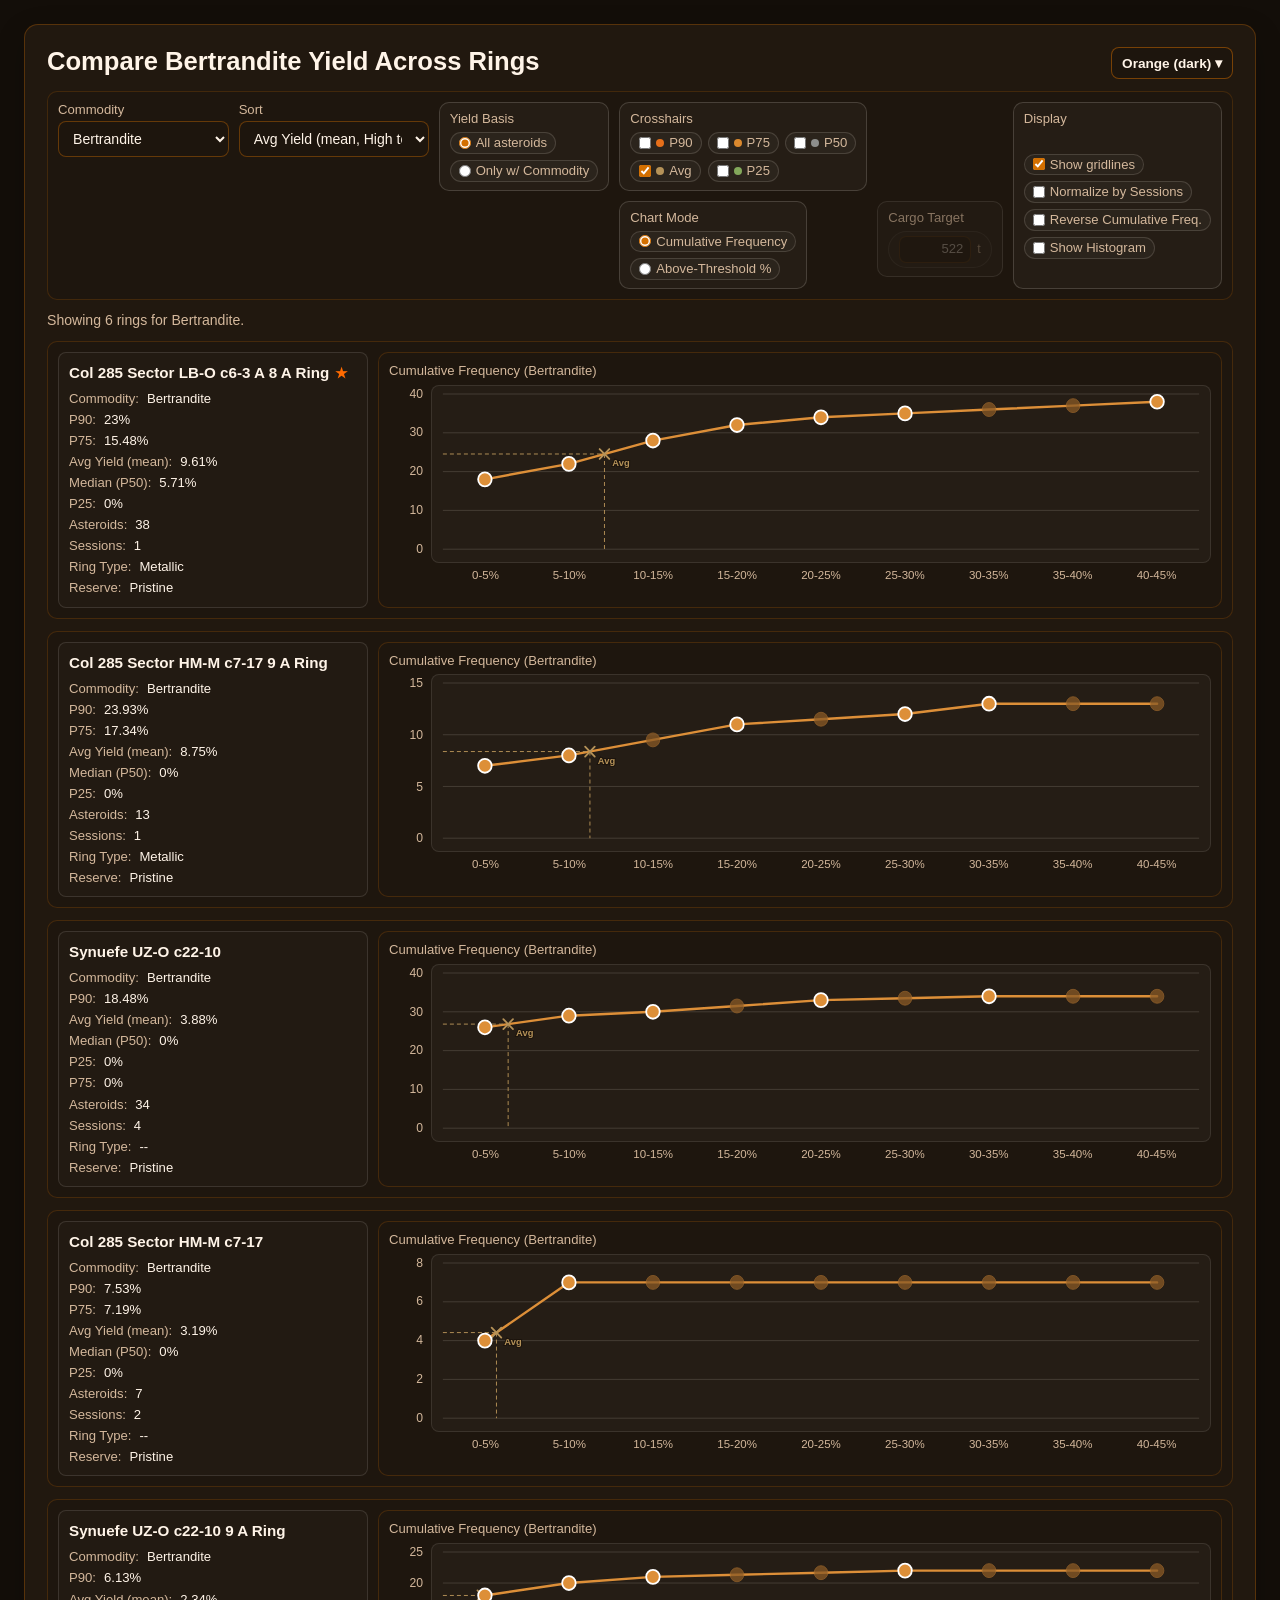
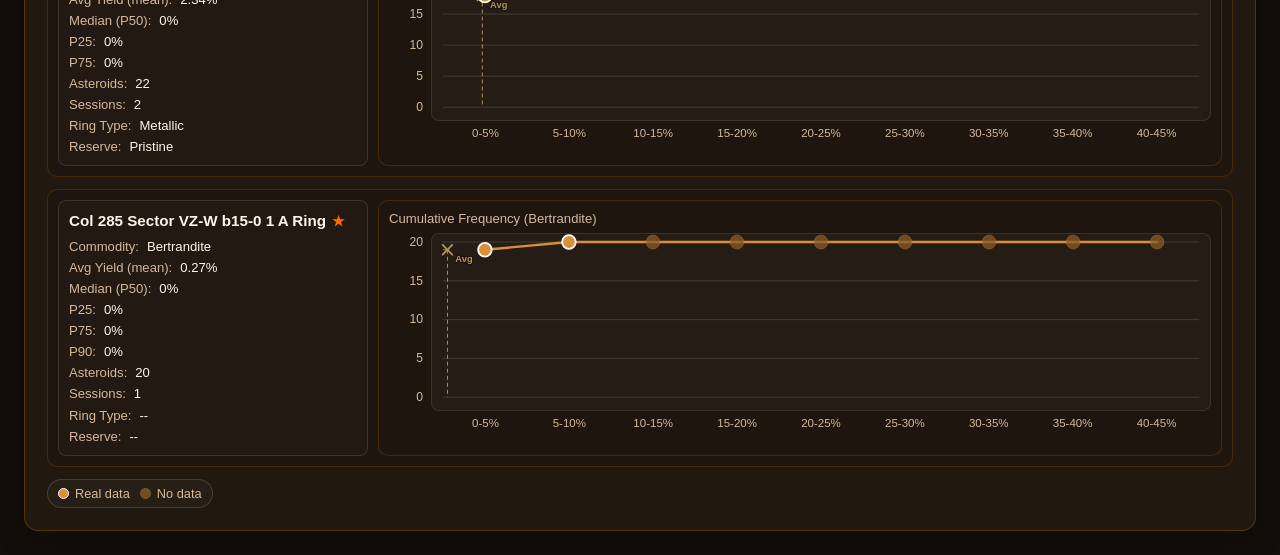
==== commit 00dca41f: "more updates for CDFb charts" ====
--- a/web/compare.html
+++ b/web/compare.html
@@ -48,6 +48,10 @@
         <label>Chart Mode</label>
         <div id="compare-mode-options" class="compare-population-options" aria-label="Chart mode"></div>
       </div>
+      <div class="compare-control compare-control-pill compare-control--target">
+        <label>Cargo Target</label>
+        <div id="compare-target-options" aria-label="Cargo target"></div>
+      </div>
       <div class="compare-control compare-control-pill compare-control--display">
         <label>Display</label>
         <div id="compare-gridline-options" class="compare-population-options" aria-label="Chart display options"></div>
--- a/web/css/compare.css
+++ b/web/css/compare.css
@@ -203,10 +203,10 @@
 
     .compare-controls {
       display: grid;
-      grid-template-columns: minmax(170px, 1fr) minmax(190px, 1fr) max-content max-content max-content;
+      grid-template-columns: minmax(170px, 1fr) minmax(190px, 1fr) max-content max-content max-content max-content;
       grid-template-areas:
-        "commodity sort yield-basis crosshairs display"
-        ". . . mode display";
+        "commodity sort yield-basis crosshairs . display"
+        ". . . mode target display";
       gap: 10px;
       justify-content: start;
       align-items: start;
@@ -240,6 +240,10 @@
 
     .compare-control--mode {
       grid-area: mode;
+    }
+
+    .compare-control--target {
+      grid-area: target;
     }
 
     .compare-control--display {
@@ -265,6 +269,10 @@
       background: color-mix(in srgb, var(--fg) 3%, transparent);
     }
 
+    .compare-control-pill--disabled {
+      opacity: 0.58;
+    }
+
     .compare-control select {
       width: 100%;
       padding: 8px 10px;
@@ -328,6 +336,48 @@
 
     .compare-population-option--disabled input {
       cursor: not-allowed;
+    }
+
+    .compare-text-control {
+      display: inline-flex;
+      align-items: center;
+      gap: 6px;
+      padding: 4px 10px;
+      border-radius: 999px;
+      border: 1px solid color-mix(in srgb, var(--fg) 14%, transparent);
+      background: color-mix(in srgb, var(--fg) 3%, transparent);
+      width: max-content;
+      max-width: 100%;
+    }
+
+    .compare-text-control--disabled {
+      opacity: 0.5;
+      cursor: not-allowed;
+    }
+
+    .compare-text-input {
+      width: 72px;
+      min-width: 0;
+      padding: 5px 7px;
+      border-radius: 7px;
+      border: 1px solid color-mix(in srgb, var(--accent) 30%, transparent);
+      background: color-mix(in srgb, var(--card) 88%, #000);
+      color: var(--fg);
+      font: inherit;
+      font-size: 0.82rem;
+      line-height: 1.2;
+      text-align: right;
+    }
+
+    .compare-text-input:disabled {
+      cursor: not-allowed;
+      opacity: 0.8;
+    }
+
+    .compare-text-input-suffix {
+      color: var(--muted);
+      font-size: 0.78rem;
+      line-height: 1;
     }
 
     .compare-reference-swatch {
@@ -867,6 +917,7 @@
           "yield-basis"
           "crosshairs"
           "mode"
+          "target"
           "display";
       }
 
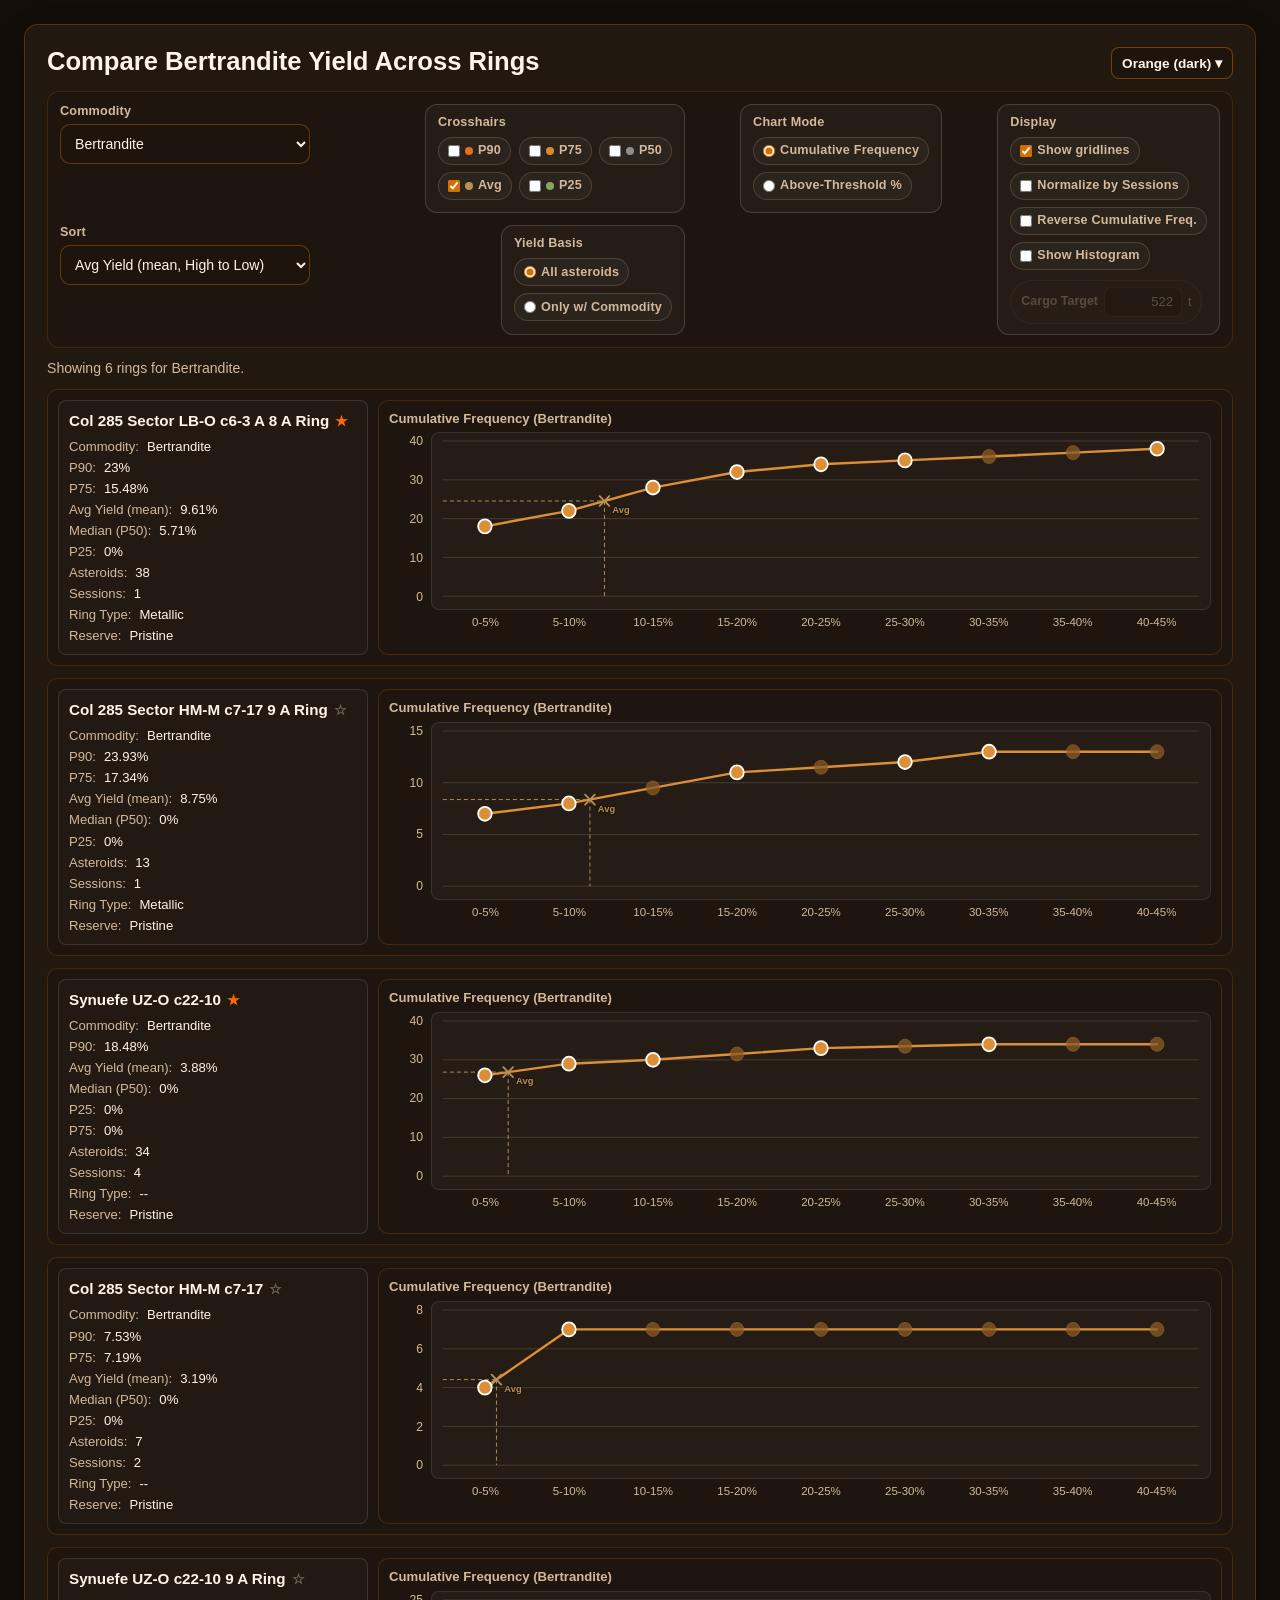
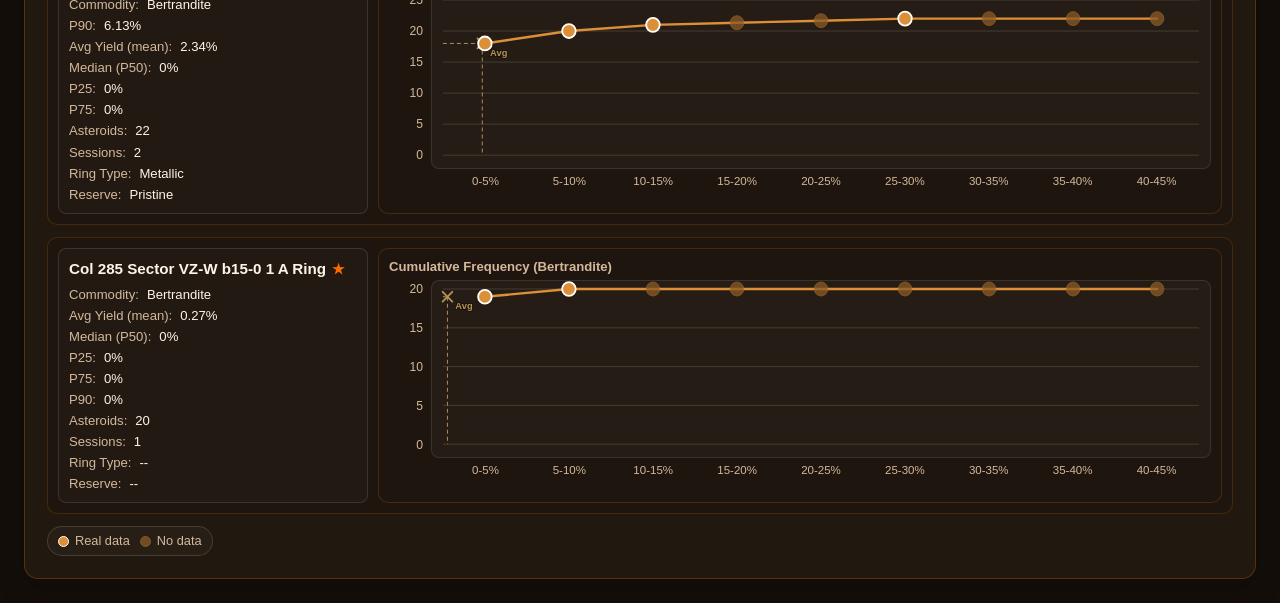
==== commit 8525aad4: "layout" ====
--- a/web/compare.html
+++ b/web/compare.html
@@ -48,13 +48,16 @@
         <label>Chart Mode</label>
         <div id="compare-mode-options" class="compare-population-options" aria-label="Chart mode"></div>
       </div>
-      <div class="compare-control compare-control-pill compare-control--target">
-        <label>Cargo Target</label>
-        <div id="compare-target-options" aria-label="Cargo target"></div>
-      </div>
       <div class="compare-control compare-control-pill compare-control--display">
         <label>Display</label>
-        <div id="compare-gridline-options" class="compare-population-options" aria-label="Chart display options"></div>
+        <div class="compare-display-sections">
+          <div class="compare-display-section compare-display-section--options">
+            <div id="compare-gridline-options" class="compare-population-options" aria-label="Chart display options"></div>
+          </div>
+          <div class="compare-display-section compare-display-section--target">
+            <div id="compare-target-options" aria-label="Cargo target"></div>
+          </div>
+        </div>
       </div>
     </section>
     <p id="compare-status" class="compare-status"></p>
--- a/web/css/compare.css
+++ b/web/css/compare.css
@@ -203,22 +203,22 @@
 
     .compare-controls {
       display: grid;
-      grid-template-columns: minmax(170px, 1fr) minmax(190px, 1fr) max-content max-content max-content max-content;
+      grid-template-columns: minmax(220px, 250px) minmax(260px, 320px) max-content max-content;
       grid-template-areas:
-        "commodity sort yield-basis crosshairs . display"
-        ". . . mode target display";
-      gap: 10px;
-      justify-content: start;
-      align-items: start;
+        "commodity crosshairs mode display"
+        "sort yield-basis . display";
+      gap: 12px;
+      align-items: stretch;
+      justify-content: space-between;
       border: 1px solid color-mix(in srgb, var(--accent) 20%, transparent);
-      border-radius: 10px;
-      padding: 10px;
+      border-radius: 12px;
+      padding: 12px;
       background: color-mix(in srgb, var(--card) 92%, #000);
     }
 
     .compare-control {
       display: grid;
-      gap: 4px;
+      gap: 6px;
       min-width: 0;
     }
 
@@ -242,31 +242,43 @@
       grid-area: mode;
     }
 
-    .compare-control--target {
-      grid-area: target;
-    }
-
     .compare-control--display {
       grid-area: display;
-      align-self: stretch;
+    }
+
+    .compare-control--commodity,
+    .compare-control--sort,
+    .compare-control--crosshairs,
+    .compare-control--yield-basis {
+      align-content: start;
     }
 
     .compare-control label {
       color: var(--muted);
-      font-size: 0.82rem;
+      font-size: 0.79rem;
+      font-weight: 600;
+      letter-spacing: 0.015em;
     }
 
     .compare-control-pill {
       display: grid;
-      gap: 6px;
+      gap: 8px;
       min-width: 0;
       width: max-content;
       max-width: 100%;
       justify-self: start;
+      align-content: start;
       border: 1px solid color-mix(in srgb, var(--fg) 16%, transparent);
-      border-radius: 10px;
-      padding: 8px 10px;
+      border-radius: 12px;
+      padding: 10px 12px;
       background: color-mix(in srgb, var(--fg) 3%, transparent);
+    }
+
+    .compare-control--crosshairs,
+    .compare-control--yield-basis,
+    .compare-control--mode,
+    .compare-control--display {
+      justify-self: end;
     }
 
     .compare-control-pill--disabled {
@@ -275,8 +287,9 @@
 
     .compare-control select {
       width: 100%;
+      min-height: 40px;
       padding: 8px 10px;
-      border-radius: 8px;
+      border-radius: 10px;
       border: 1px solid color-mix(in srgb, var(--accent) 40%, transparent);
       background: color-mix(in srgb, var(--card) 88%, #000);
       color: var(--fg);
@@ -287,7 +300,7 @@
     .compare-reference-options {
       display: grid;
       grid-template-columns: repeat(3, minmax(0, max-content));
-      gap: 6px;
+      gap: 7px;
       align-items: center;
       justify-content: flex-start;
       align-content: start;
@@ -297,11 +310,53 @@
     .compare-population-options {
       display: grid;
       grid-template-columns: minmax(0, max-content);
-      gap: 6px;
+      gap: 7px;
       align-items: center;
       justify-content: flex-start;
       align-content: start;
       overflow: visible;
+    }
+
+    .compare-control--display .compare-population-options {
+      grid-template-columns: minmax(0, max-content);
+    }
+
+    .compare-display-sections {
+      display: grid;
+      gap: 10px;
+      min-width: 0;
+    }
+
+    .compare-display-section {
+      display: grid;
+      gap: 8px;
+      min-width: 0;
+    }
+
+    .compare-display-section--target {
+      justify-items: start;
+      width: max-content;
+      max-width: 100%;
+    }
+
+    .compare-display-section-label {
+      color: var(--muted);
+      font-size: 0.75rem;
+      font-weight: 600;
+      letter-spacing: 0.015em;
+    }
+
+    .compare-display-section--target #compare-target-options {
+      justify-self: start;
+    }
+
+    .compare-control--crosshairs .compare-reference-options {
+      grid-template-columns: repeat(3, minmax(0, max-content));
+    }
+
+    .compare-control--yield-basis .compare-population-options,
+    .compare-control--mode .compare-population-options {
+      justify-items: start;
     }
 
     .compare-reference-option,
@@ -309,7 +364,8 @@
       display: inline-flex;
       align-items: center;
       gap: 5px;
-      padding: 2px 8px;
+      min-height: 28px;
+      padding: 4px 9px;
       border-radius: 999px;
       border: 1px solid color-mix(in srgb, var(--fg) 14%, transparent);
       background: color-mix(in srgb, var(--fg) 3%, transparent);
@@ -339,14 +395,17 @@
     }
 
     .compare-text-control {
-      display: inline-flex;
+      display: inline-grid;
+      grid-template-columns: auto auto auto;
       align-items: center;
       gap: 6px;
-      padding: 4px 10px;
+      min-height: 40px;
+      padding: 6px 10px;
       border-radius: 999px;
       border: 1px solid color-mix(in srgb, var(--fg) 14%, transparent);
       background: color-mix(in srgb, var(--fg) 3%, transparent);
       width: max-content;
+      min-width: 190px;
       max-width: 100%;
     }
 
@@ -355,10 +414,19 @@
       cursor: not-allowed;
     }
 
+    .compare-text-control-label {
+      display: inline-block;
+      color: var(--muted);
+      font-size: 0.78rem;
+      font-weight: 600;
+      line-height: 1.2;
+      white-space: nowrap;
+    }
+
     .compare-text-input {
-      width: 72px;
+      width: 78px;
       min-width: 0;
-      padding: 5px 7px;
+      padding: 6px 8px;
       border-radius: 7px;
       border: 1px solid color-mix(in srgb, var(--accent) 30%, transparent);
       background: color-mix(in srgb, var(--card) 88%, #000);
@@ -500,6 +568,27 @@
       vertical-align: baseline;
     }
 
+    .ring-title-favorite-button {
+      margin-left: 6px;
+      padding: 0;
+      border: 0;
+      background: transparent;
+      color: color-mix(in srgb, var(--fg) 34%, transparent);
+      font: inherit;
+      font-size: 0.95em;
+      line-height: 1;
+      cursor: pointer;
+      vertical-align: baseline;
+    }
+
+    .ring-title-favorite-button:hover {
+      color: #FF6A00;
+    }
+
+    .ring-title-favorite-button--active {
+      color: #FF6A00;
+    }
+
     .info-grid {
       display: grid;
       gap: 4px;
@@ -556,6 +645,164 @@
       color: var(--muted);
       font-size: 0.78rem;
       line-height: 1.45;
+    }
+
+    .compare-info-button {
+      display: inline-flex;
+      align-items: center;
+      justify-content: center;
+      width: 1.2rem;
+      height: 1.2rem;
+      margin-left: 0.22rem;
+      border: 1px solid color-mix(in srgb, var(--accent) 52%, transparent);
+      border-radius: 999px;
+      background: color-mix(in srgb, var(--accent) 16%, transparent);
+      color: var(--fg);
+      font: inherit;
+      font-size: 0.75rem;
+      font-weight: 700;
+      line-height: 1;
+      cursor: pointer;
+      vertical-align: middle;
+    }
+
+    .compare-info-button:hover {
+      border-color: color-mix(in srgb, var(--accent) 75%, transparent);
+      background: color-mix(in srgb, var(--accent) 24%, transparent);
+    }
+
+    .compare-info-button:focus-visible,
+    .compare-info-dialog-close:focus-visible {
+      outline: 2px solid color-mix(in srgb, var(--accent) 82%, #fff);
+      outline-offset: 2px;
+    }
+
+    .compare-info-dialog {
+      width: min(620px, calc(100vw - 32px));
+      max-width: 620px;
+      border: 1px solid color-mix(in srgb, var(--accent) 28%, transparent);
+      border-radius: 12px;
+      padding: 0;
+      background: color-mix(in srgb, var(--card) 96%, #000);
+      color: var(--fg);
+      box-shadow: 0 18px 45px rgba(0, 0, 0, 0.45);
+    }
+
+    .compare-info-dialog::backdrop {
+      background: rgba(0, 0, 0, 0.56);
+    }
+
+    .compare-info-dialog-content {
+      display: grid;
+      gap: 10px;
+      padding: 18px;
+    }
+
+    .compare-info-dialog-title {
+      margin: 0;
+      font-size: 1rem;
+      color: var(--fg);
+    }
+
+    .compare-info-dialog-list {
+      margin: 0;
+      padding-left: 1.1rem;
+      color: var(--muted);
+      font-size: 0.88rem;
+      line-height: 1.45;
+    }
+
+    .compare-info-dialog-list li + li {
+      margin-top: 0.3rem;
+    }
+
+    .compare-info-dialog-section {
+      display: grid;
+      gap: 6px;
+    }
+
+    .compare-info-dialog-section-title {
+      margin: 0;
+      font-size: 0.92rem;
+      color: var(--fg);
+    }
+
+    .compare-info-dialog-description,
+    .compare-info-dialog-note {
+      margin: 0;
+      color: var(--muted);
+      font-size: 0.84rem;
+      line-height: 1.45;
+    }
+
+    .compare-info-dialog-table {
+      width: 100%;
+      border-collapse: collapse;
+      border: 1px solid color-mix(in srgb, var(--fg) 12%, transparent);
+      border-radius: 8px;
+      overflow: hidden;
+      font-size: 0.82rem;
+      line-height: 1.35;
+    }
+
+    .compare-info-dialog-table thead {
+      background: color-mix(in srgb, var(--fg) 5%, transparent);
+    }
+
+    .compare-info-dialog-table th,
+    .compare-info-dialog-table td {
+      padding: 7px 9px;
+      border-bottom: 1px solid color-mix(in srgb, var(--fg) 10%, transparent);
+      text-align: left;
+    }
+
+    .compare-info-dialog-table tbody tr:last-child th,
+    .compare-info-dialog-table tbody tr:last-child td {
+      border-bottom: 0;
+    }
+
+    .compare-info-dialog-table thead th {
+      color: var(--fg);
+      font-weight: 700;
+    }
+
+    .compare-info-dialog-table tbody th {
+      color: var(--fg);
+      font-weight: 600;
+      width: 38%;
+    }
+
+    .compare-info-dialog-table tbody td {
+      color: var(--muted);
+    }
+
+    .compare-info-dialog-source {
+      margin: 0;
+      color: var(--muted);
+      font-size: 0.84rem;
+      line-height: 1.4;
+      word-break: break-word;
+    }
+
+    .compare-info-dialog-source a {
+      color: var(--fg);
+    }
+
+    .compare-info-dialog-actions {
+      display: flex;
+      justify-content: flex-end;
+    }
+
+    .compare-info-dialog-close {
+      border: 1px solid color-mix(in srgb, var(--accent) 42%, transparent);
+      border-radius: 8px;
+      background: color-mix(in srgb, var(--accent) 12%, transparent);
+      color: var(--fg);
+      font: inherit;
+      font-size: 0.85rem;
+      font-weight: 600;
+      padding: 7px 12px;
+      cursor: pointer;
     }
 
     .compare-plan-grid {
@@ -628,6 +875,7 @@
       margin: 0;
       color: var(--muted);
       font-size: 0.82rem;
+      font-weight: 700;
       line-height: 1.2;
     }
 
@@ -661,7 +909,7 @@
       position: absolute;
       right: 0;
       white-space: nowrap;
-      pointer-events: none;
+      pointer-events: auto;
       transform: translateY(-50%);
     }
 
@@ -917,7 +1165,6 @@
           "yield-basis"
           "crosshairs"
           "mode"
-          "target"
           "display";
       }
 
@@ -933,4 +1180,20 @@
       .compare-population-options {
         grid-template-columns: minmax(0, max-content);
       }
-    }
+
+      .compare-control--display .compare-population-options {
+        grid-template-columns: minmax(0, max-content);
+      }
+
+      .compare-display-section--target {
+        grid-template-columns: 1fr;
+      }
+
+      .compare-display-section--target #compare-target-options {
+        justify-self: start;
+      }
+
+      .compare-text-control {
+        max-width: 100%;
+      }
+    }
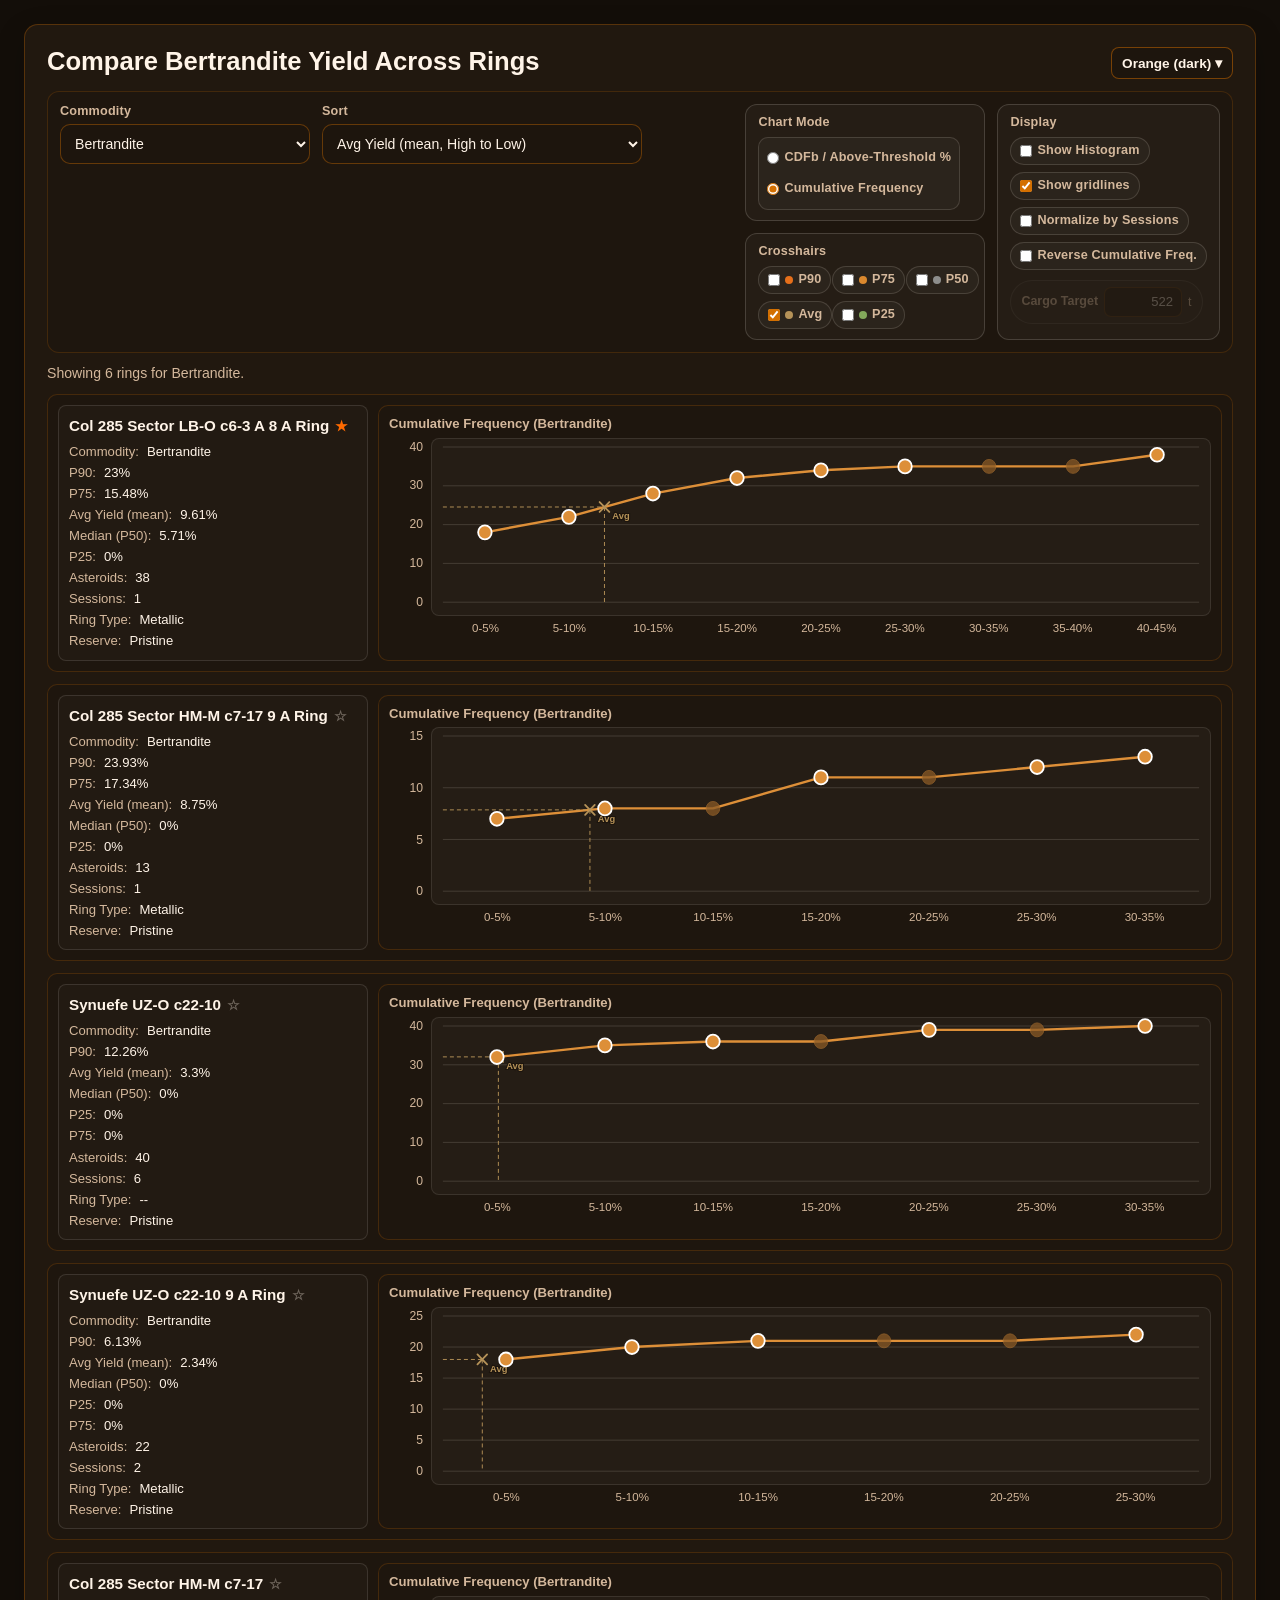
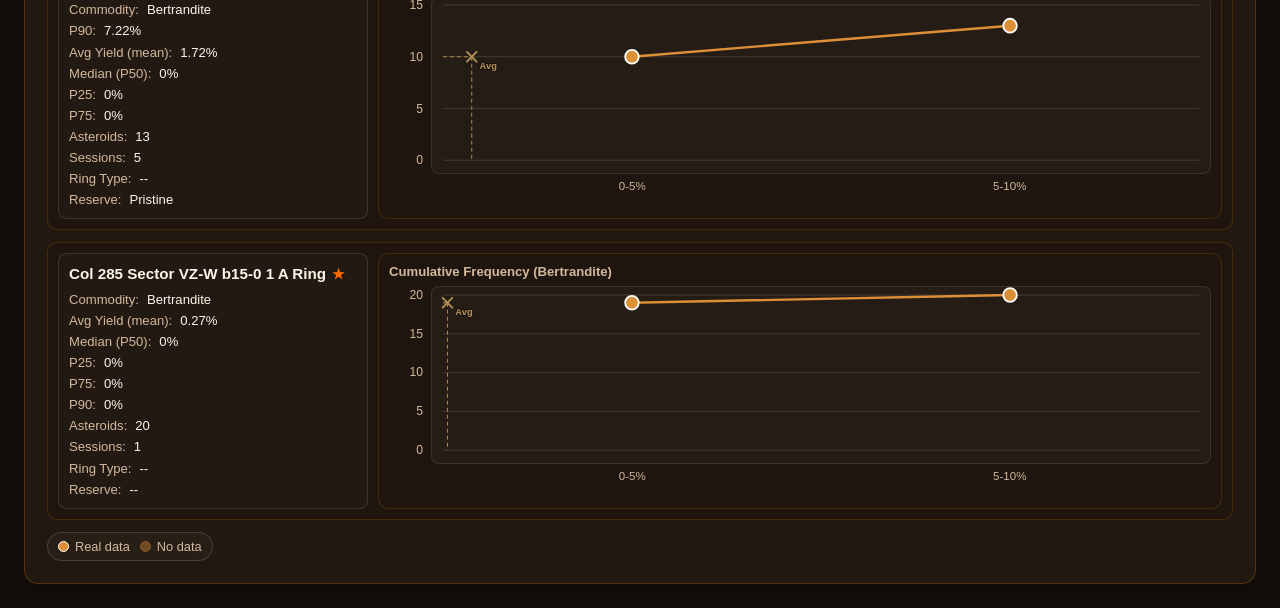
==== commit 9835c9ef: "fine tuning on layout" ====
--- a/web/compare.html
+++ b/web/compare.html
@@ -36,10 +36,6 @@
           <option value="name_asc">Ring Name (A to Z)</option>
         </select>
       </div>
-      <div class="compare-control compare-control-pill compare-control--yield-basis">
-        <label>Yield Basis</label>
-        <div id="compare-population-options" class="compare-population-options" aria-label="Yield calculation basis"></div>
-      </div>
       <div class="compare-control compare-control-pill compare-control--crosshairs">
         <label>Crosshairs</label>
         <div id="compare-reference-options" class="compare-reference-options" aria-label="Crosshair overlays"></div>
--- a/web/css/compare.css
+++ b/web/css/compare.css
@@ -10,6 +10,7 @@
       --prospect-current-dot-ring: #ffffff;
       --compare-no-data-dot-fill: color-mix(in srgb, var(--prospect-current-dot-fill) 36%, var(--card));
       --compare-no-data-dot-stroke: color-mix(in srgb, var(--card) 90%, #000);
+      --compare-plan-grid-linked-fg: color-mix(in srgb, #fff 88%, var(--accent));
       --ref-p90: color-mix(in srgb, var(--accent) 56%, #ff6e3a);
       --ref-p75: color-mix(in srgb, var(--accent) 82%, #fff);
       --ref-p50: color-mix(in srgb, var(--accent) 45%, #53a7ff);
@@ -27,6 +28,7 @@
         --prospect-current-dot-ring: #000000;
         --compare-no-data-dot-fill: color-mix(in srgb, var(--prospect-current-dot-fill) 56%, var(--card));
         --compare-no-data-dot-stroke: color-mix(in srgb, var(--prospect-current-dot-fill) 72%, #111);
+        --compare-plan-grid-linked-fg: #111111;
       }
     }
 
@@ -39,6 +41,7 @@
       --prospect-current-dot-ring: #000000;
       --compare-no-data-dot-fill: color-mix(in srgb, var(--prospect-current-dot-fill) 56%, var(--card));
       --compare-no-data-dot-stroke: color-mix(in srgb, var(--prospect-current-dot-fill) 72%, #111);
+      --compare-plan-grid-linked-fg: #111111;
     }
 
     :root[data-theme="blue-dark"] {
@@ -68,6 +71,7 @@
       --prospect-current-dot-ring: #000000;
       --compare-no-data-dot-fill: color-mix(in srgb, var(--prospect-current-dot-fill) 56%, var(--card));
       --compare-no-data-dot-stroke: color-mix(in srgb, var(--prospect-current-dot-fill) 72%, #111);
+      --compare-plan-grid-linked-fg: #111111;
     }
 
     :root[data-theme="green-dark"] {
@@ -203,13 +207,13 @@
 
     .compare-controls {
       display: grid;
-      grid-template-columns: minmax(220px, 250px) minmax(260px, 320px) max-content max-content;
+      grid-template-columns: minmax(220px, 250px) minmax(260px, 320px) 1fr 240px max-content;
       grid-template-areas:
-        "commodity crosshairs mode display"
-        "sort yield-basis . display";
+        "commodity sort . mode display"
+        ". . . crosshairs display";
       gap: 12px;
       align-items: stretch;
-      justify-content: space-between;
+      justify-content: stretch;
       border: 1px solid color-mix(in srgb, var(--accent) 20%, transparent);
       border-radius: 12px;
       padding: 12px;
@@ -230,10 +234,6 @@
       grid-area: sort;
     }
 
-    .compare-control--yield-basis {
-      grid-area: yield-basis;
-    }
-
     .compare-control--crosshairs {
       grid-area: crosshairs;
     }
@@ -248,8 +248,7 @@
 
     .compare-control--commodity,
     .compare-control--sort,
-    .compare-control--crosshairs,
-    .compare-control--yield-basis {
+    .compare-control--crosshairs {
       align-content: start;
     }
 
@@ -275,8 +274,11 @@
     }
 
     .compare-control--crosshairs,
-    .compare-control--yield-basis,
-    .compare-control--mode,
+    .compare-control--mode {
+      justify-self: stretch;
+      width: auto;
+    }
+
     .compare-control--display {
       justify-self: end;
     }
@@ -354,9 +356,20 @@
       grid-template-columns: repeat(3, minmax(0, max-content));
     }
 
-    .compare-control--yield-basis .compare-population-options,
     .compare-control--mode .compare-population-options {
       justify-items: start;
+    }
+
+    .compare-mode-toggle {
+      display: inline-grid;
+      grid-template-columns: minmax(0, 1fr);
+      gap: 3px;
+      padding: 6px 8px;
+      border-radius: 10px;
+      border: 1px solid color-mix(in srgb, var(--fg) 14%, transparent);
+      background: color-mix(in srgb, var(--fg) 3%, transparent);
+      width: max-content;
+      max-width: 100%;
     }
 
     .compare-reference-option,
@@ -375,6 +388,23 @@
       user-select: none;
       white-space: nowrap;
       width: max-content;
+    }
+
+    .compare-mode-toggle .compare-population-option {
+      justify-content: flex-start;
+      min-height: 28px;
+      padding: 2px 0;
+      border: 0;
+      background: transparent;
+      width: 100%;
+      border-radius: 0;
+      box-shadow: none;
+    }
+
+    .compare-population-option--selected {
+      background: color-mix(in srgb, var(--accent) 14%, transparent);
+      color: var(--fg);
+      box-shadow: inset 0 0 0 1px color-mix(in srgb, var(--accent) 34%, transparent);
     }
 
     .compare-population-option--disabled {
@@ -663,7 +693,9 @@
       font-weight: 700;
       line-height: 1;
       cursor: pointer;
-      vertical-align: middle;
+      vertical-align: text-bottom;
+      position: relative;
+      top: -1px;
     }
 
     .compare-info-button:hover {
@@ -813,6 +845,24 @@
       background: color-mix(in srgb, var(--fg) 2%, transparent);
       padding: 8px 0;
       overflow-x: auto;
+      position: relative;
+      isolation: isolate;
+    }
+
+    .compare-plan-grid-linked-pane {
+      position: absolute;
+      pointer-events: none;
+      z-index: 0;
+      opacity: 0;
+      border: 1px solid color-mix(in srgb, var(--accent) 48%, transparent);
+      border-radius: 6px;
+      background: color-mix(in srgb, var(--accent) 16%, transparent);
+      box-shadow: 0 0 0 1px color-mix(in srgb, var(--accent) 10%, transparent);
+      transition: opacity 80ms ease-out;
+    }
+
+    .compare-plan-grid-linked-pane.compare-plan-grid-linked-pane--visible {
+      opacity: 1;
     }
 
     .compare-plan-grid-row {
@@ -850,6 +900,20 @@
       text-align: center;
       white-space: nowrap;
       font-variant-numeric: tabular-nums;
+      padding: 2px 4px;
+      border-radius: 0;
+      position: relative;
+      z-index: 1;
+      transition: background-color 80ms ease-out, box-shadow 80ms ease-out, color 80ms ease-out;
+    }
+
+    .compare-plan-grid-value--interactive {
+      cursor: crosshair;
+    }
+
+    .compare-plan-grid-value.compare-plan-grid-value--linked {
+      color: var(--compare-plan-grid-linked-fg);
+      font-weight: 600;
     }
 
     .compare-plot.compare-plot--histogram {
@@ -1162,9 +1226,8 @@
         grid-template-areas:
           "commodity"
           "sort"
-          "yield-basis"
+          "mode"
           "crosshairs"
-          "mode"
           "display";
       }
 
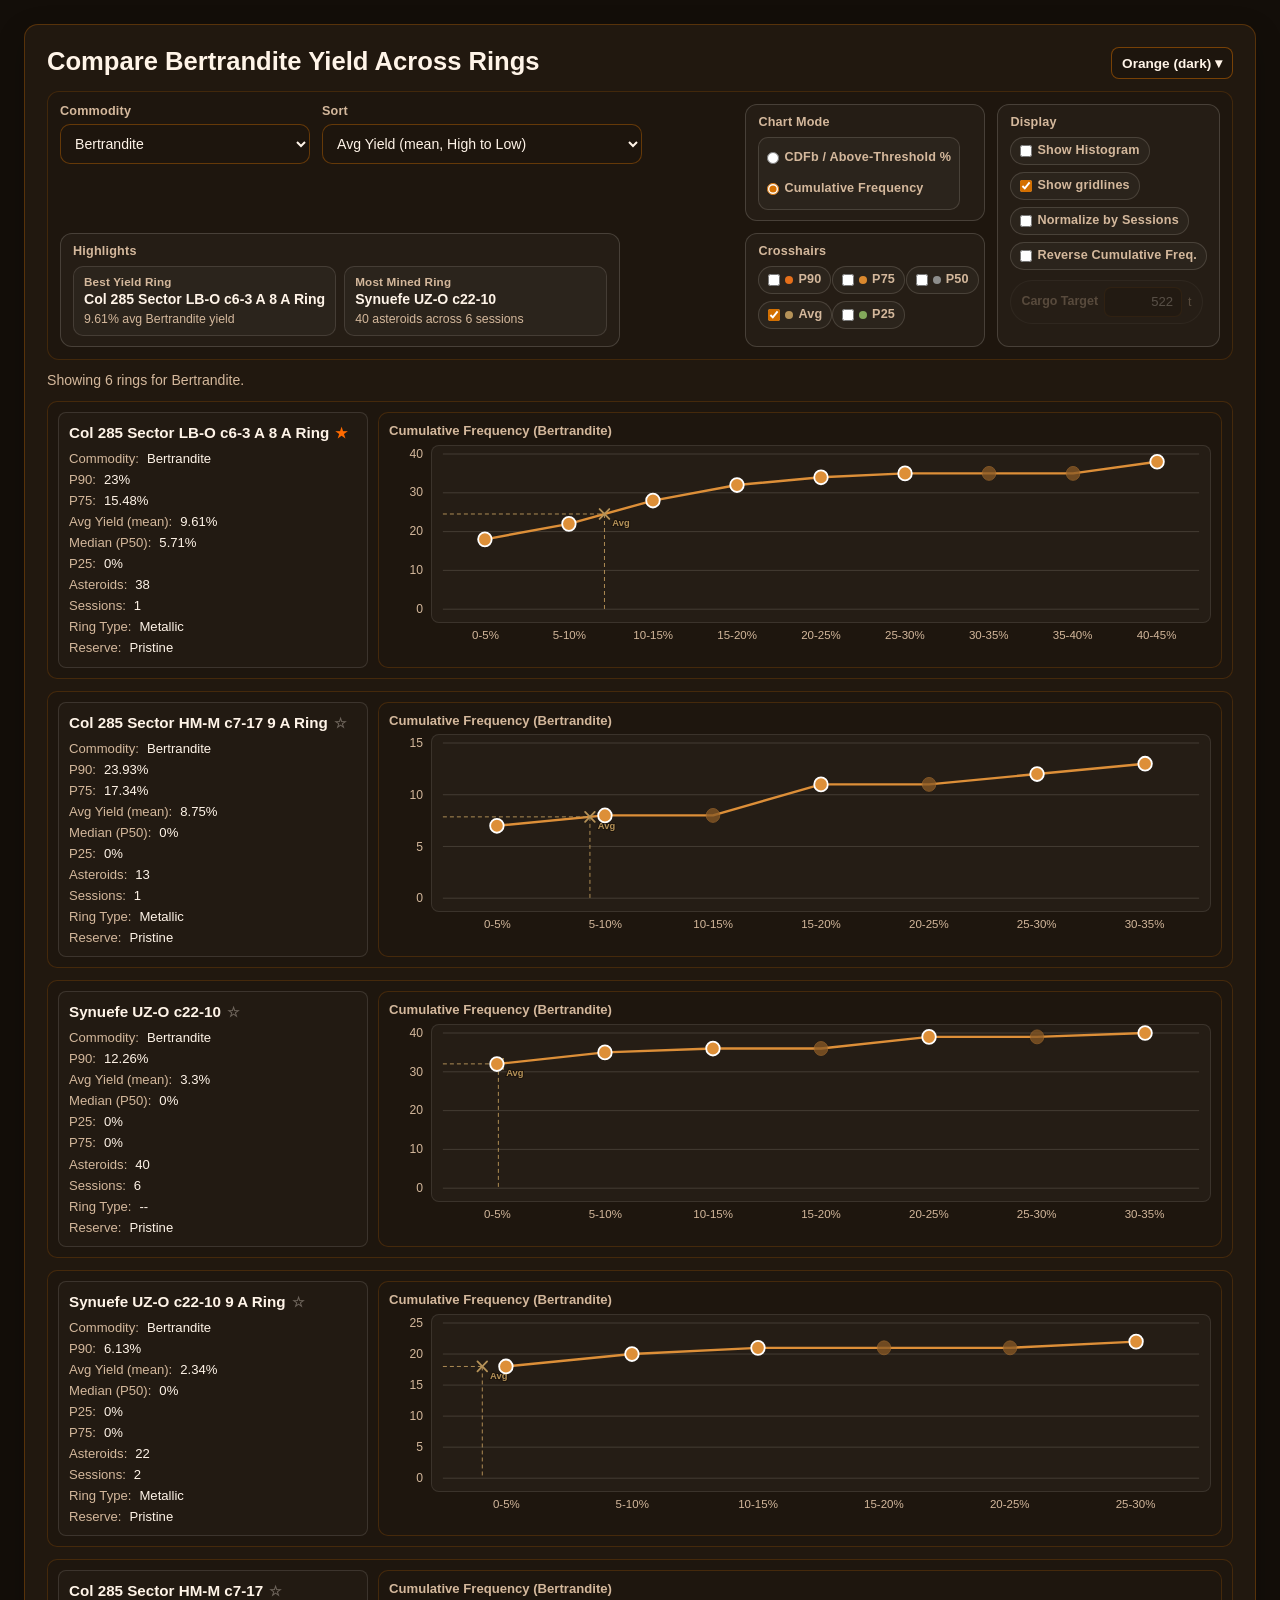
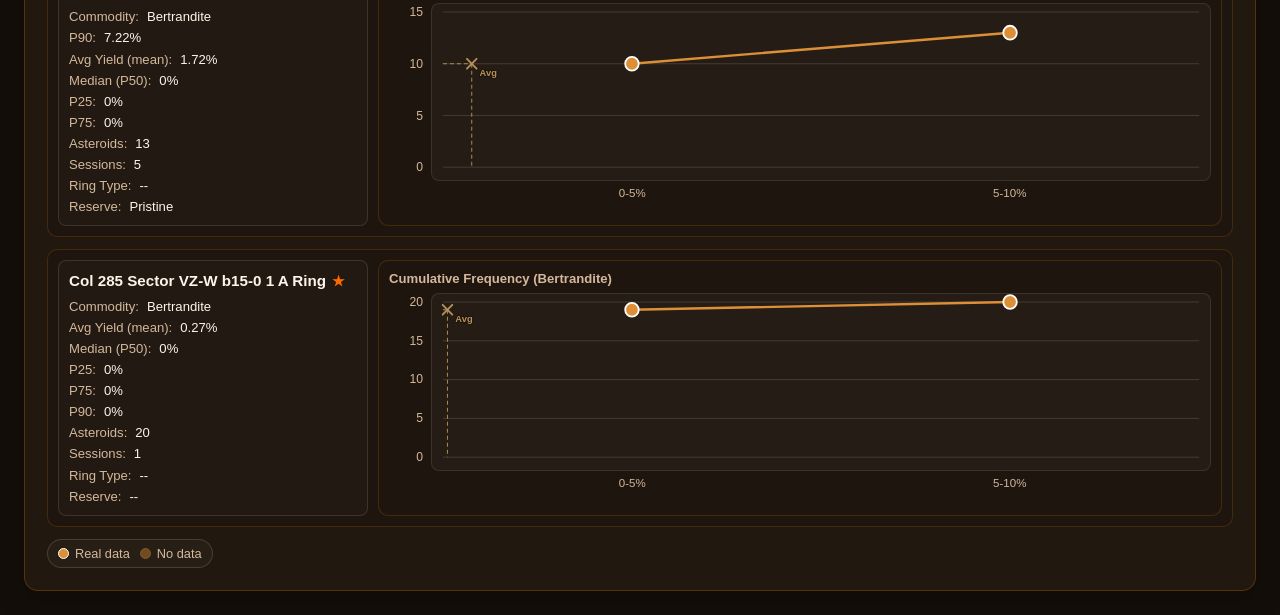
==== commit 1d4bf506: "added highlights" ====
--- a/web/compare.html
+++ b/web/compare.html
@@ -36,6 +36,10 @@
           <option value="name_asc">Ring Name (A to Z)</option>
         </select>
       </div>
+      <div class="compare-control compare-control-pill compare-control--highlights">
+        <label>Highlights</label>
+        <div id="compare-highlights" class="compare-highlights" aria-label="Commodity highlights"></div>
+      </div>
       <div class="compare-control compare-control-pill compare-control--crosshairs">
         <label>Crosshairs</label>
         <div id="compare-reference-options" class="compare-reference-options" aria-label="Crosshair overlays"></div>
--- a/web/css/compare.css
+++ b/web/css/compare.css
@@ -210,7 +210,7 @@
       grid-template-columns: minmax(220px, 250px) minmax(260px, 320px) 1fr 240px max-content;
       grid-template-areas:
         "commodity sort . mode display"
-        ". . . crosshairs display";
+        "highlights highlights . crosshairs display";
       gap: 12px;
       align-items: stretch;
       justify-content: stretch;
@@ -238,6 +238,10 @@
       grid-area: crosshairs;
     }
 
+    .compare-control--highlights {
+      grid-area: highlights;
+    }
+
     .compare-control--mode {
       grid-area: mode;
     }
@@ -249,6 +253,12 @@
     .compare-control--commodity,
     .compare-control--sort,
     .compare-control--crosshairs {
+      align-content: start;
+    }
+
+    .compare-control--highlights {
+      justify-self: stretch;
+      width: auto;
       align-content: start;
     }
 
@@ -350,6 +360,45 @@
 
     .compare-display-section--target #compare-target-options {
       justify-self: start;
+    }
+
+    .compare-highlights {
+      display: grid;
+      grid-template-columns: repeat(2, minmax(0, 1fr));
+      gap: 8px;
+      min-width: 0;
+    }
+
+    .compare-highlight-card {
+      display: grid;
+      gap: 3px;
+      padding: 8px 10px;
+      border-radius: 10px;
+      border: 1px solid color-mix(in srgb, var(--fg) 12%, transparent);
+      background: color-mix(in srgb, var(--fg) 3%, transparent);
+      min-width: 0;
+    }
+
+    .compare-highlight-label {
+      color: var(--muted);
+      font-size: 0.73rem;
+      font-weight: 600;
+      letter-spacing: 0.015em;
+    }
+
+    .compare-highlight-ring {
+      color: var(--fg);
+      font-size: 0.88rem;
+      font-weight: 600;
+      line-height: 1.25;
+      min-width: 0;
+      overflow-wrap: anywhere;
+    }
+
+    .compare-highlight-detail {
+      color: var(--muted);
+      font-size: 0.77rem;
+      line-height: 1.25;
     }
 
     .compare-control--crosshairs .compare-reference-options {
@@ -1226,6 +1275,7 @@
         grid-template-areas:
           "commodity"
           "sort"
+          "highlights"
           "mode"
           "crosshairs"
           "display";
@@ -1244,6 +1294,10 @@
         grid-template-columns: minmax(0, max-content);
       }
 
+      .compare-highlights {
+        grid-template-columns: 1fr;
+      }
+
       .compare-control--display .compare-population-options {
         grid-template-columns: minmax(0, max-content);
       }
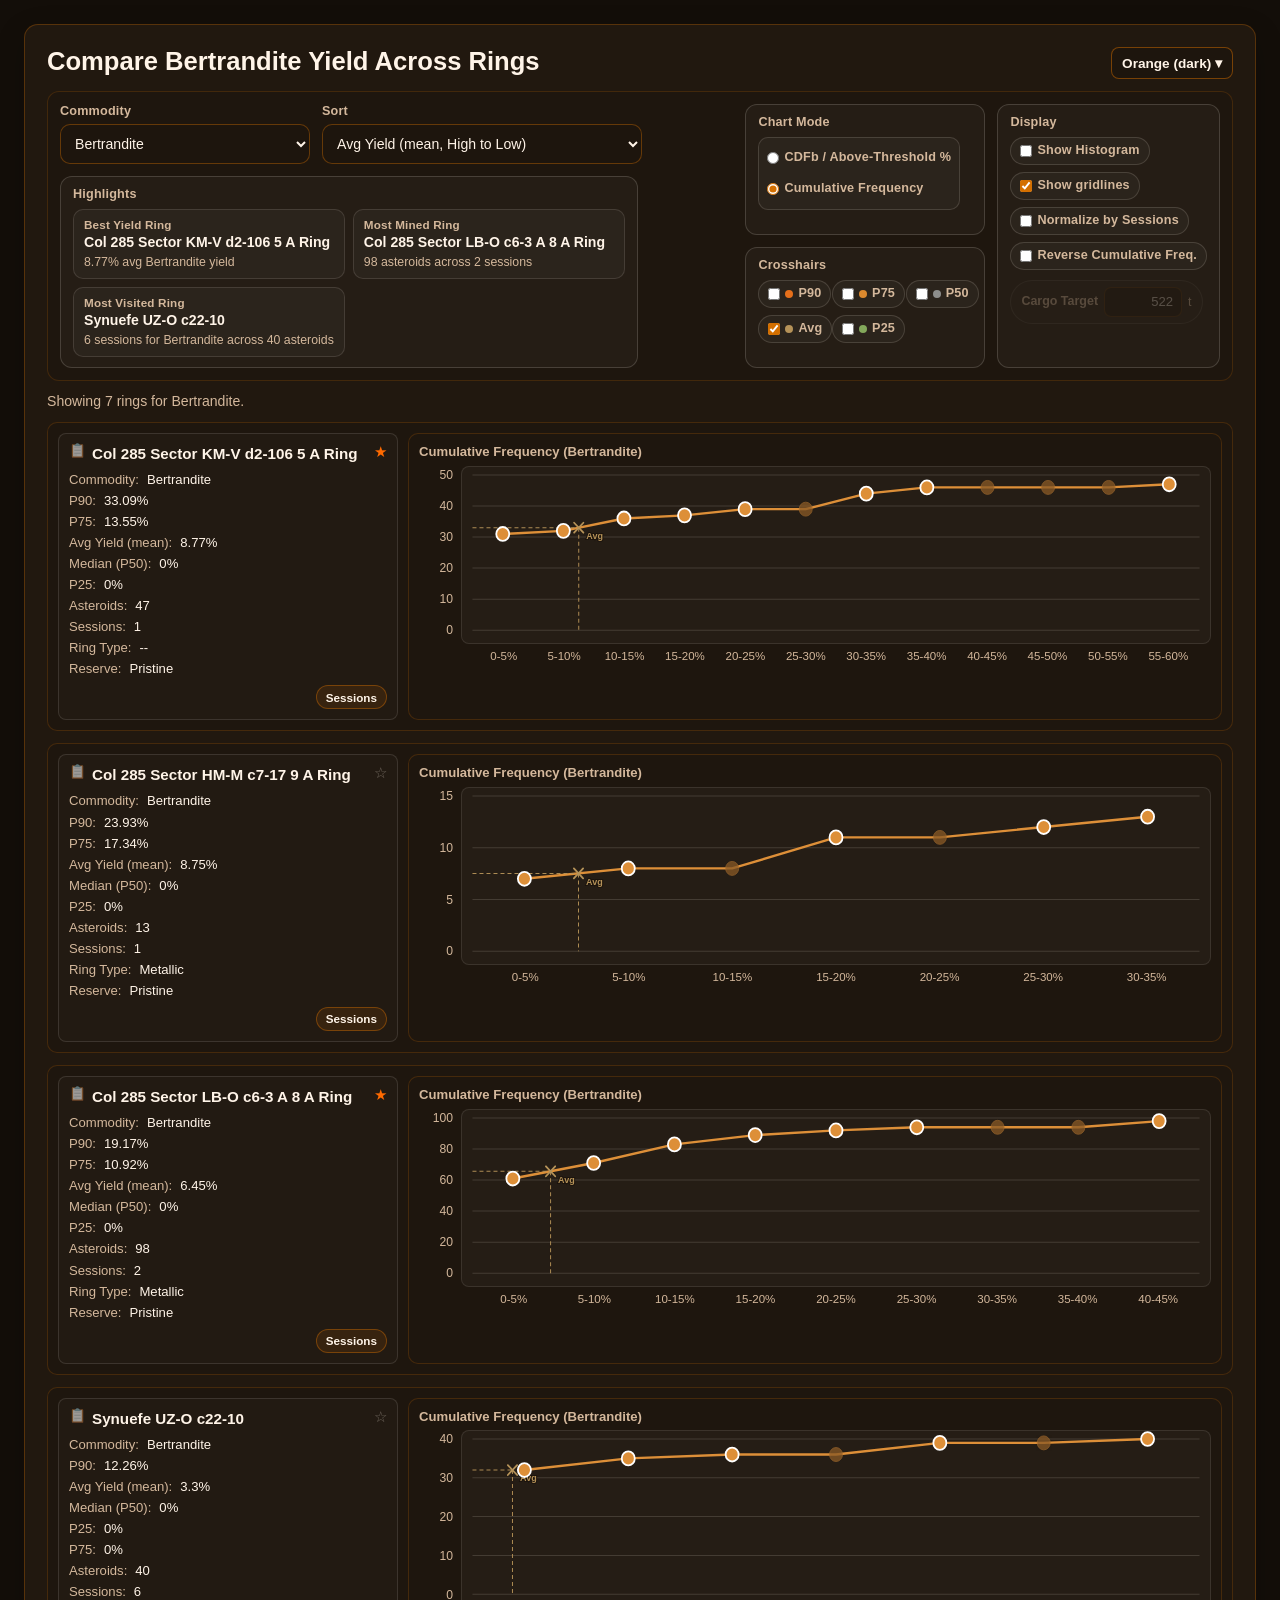
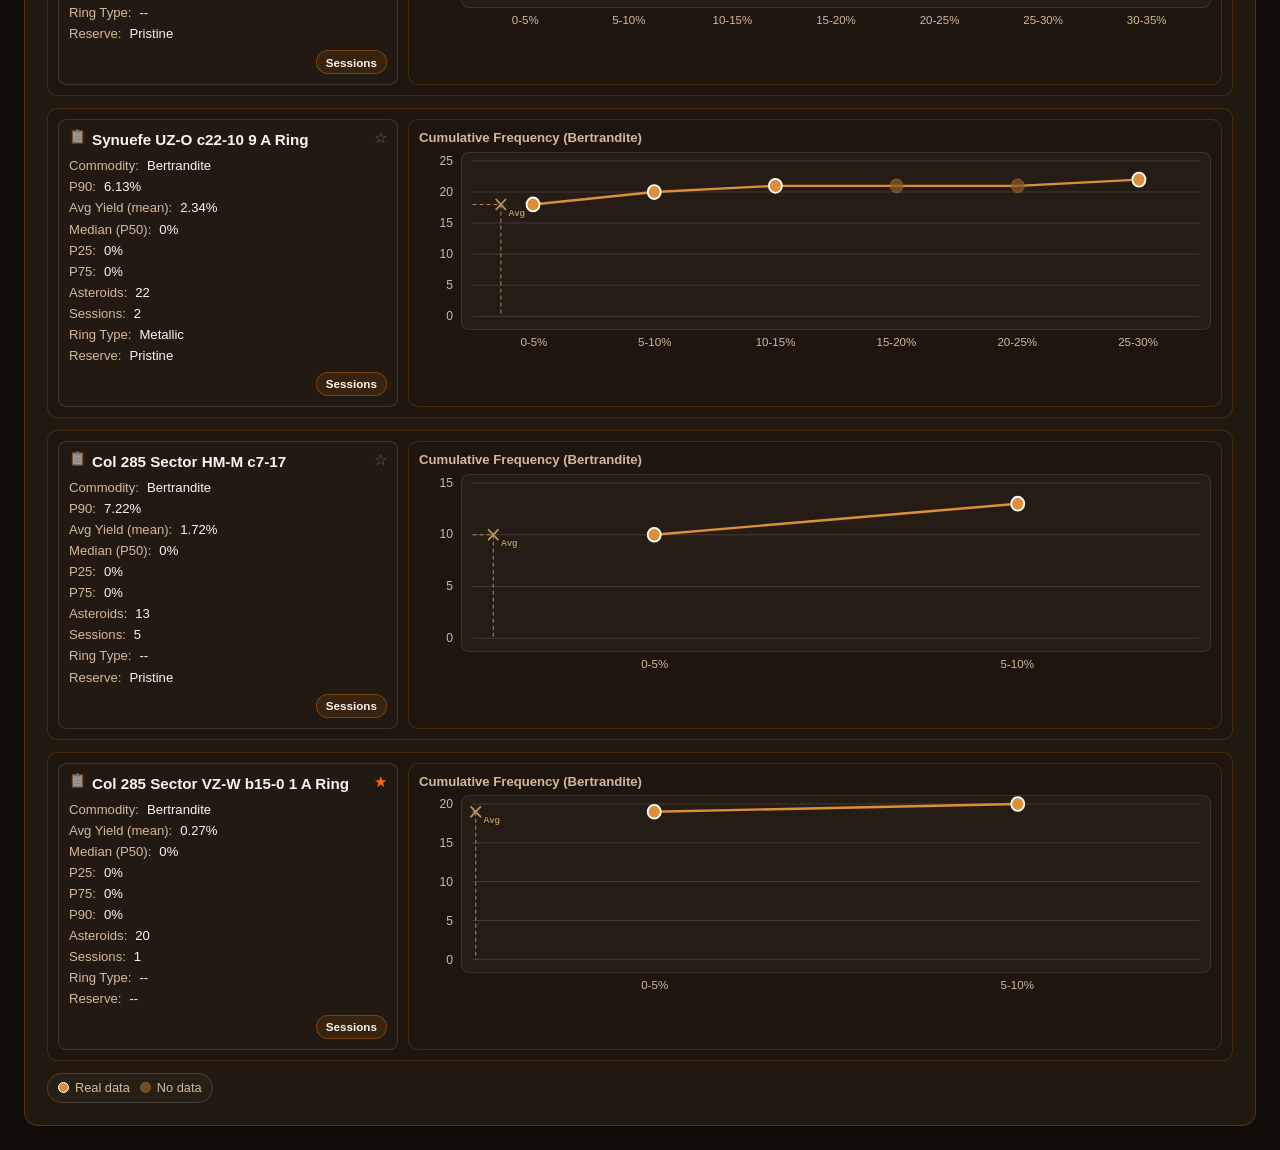
==== commit 03201291: "some layout changes and bug fix to hotspot yield" ====
--- a/web/compare.html
+++ b/web/compare.html
@@ -16,29 +16,33 @@
       </div>
     </div>
     <section class="compare-controls">
-      <div class="compare-control compare-control--commodity">
-        <label for="compare-commodity-select">Commodity</label>
-        <select id="compare-commodity-select" aria-label="Commodity filter"></select>
-      </div>
-      <div class="compare-control compare-control--sort">
-        <label for="compare-sort-select">Sort</label>
-        <select id="compare-sort-select" aria-label="Sort rings">
-          <option value="avg_desc">Avg Yield (mean, High to Low)</option>
-          <option value="avg_asc">Avg Yield (mean, Low to High)</option>
-          <option value="p50_desc">Median (P50 High to Low)</option>
-          <option value="p50_asc">Median (P50 Low to High)</option>
-          <option value="p90_desc">P90 (High to Low)</option>
-          <option value="p90_asc">P90 (Low to High)</option>
-          <option value="p75_desc">P75 (High to Low)</option>
-          <option value="p75_asc">P75 (Low to High)</option>
-          <option value="p25_desc">P25 (High to Low)</option>
-          <option value="p25_asc">P25 (Low to High)</option>
-          <option value="name_asc">Ring Name (A to Z)</option>
-        </select>
-      </div>
-      <div class="compare-control compare-control-pill compare-control--highlights">
-        <label>Highlights</label>
-        <div id="compare-highlights" class="compare-highlights" aria-label="Commodity highlights"></div>
+      <div class="compare-controls-primary">
+        <div class="compare-controls-primary-row">
+          <div class="compare-control compare-control--commodity">
+            <label for="compare-commodity-select">Commodity</label>
+            <select id="compare-commodity-select" aria-label="Commodity filter"></select>
+          </div>
+          <div class="compare-control compare-control--sort">
+            <label for="compare-sort-select">Sort</label>
+            <select id="compare-sort-select" aria-label="Sort rings">
+              <option value="avg_desc">Avg Yield (mean, High to Low)</option>
+              <option value="avg_asc">Avg Yield (mean, Low to High)</option>
+              <option value="p50_desc">Median (P50 High to Low)</option>
+              <option value="p50_asc">Median (P50 Low to High)</option>
+              <option value="p90_desc">P90 (High to Low)</option>
+              <option value="p90_asc">P90 (Low to High)</option>
+              <option value="p75_desc">P75 (High to Low)</option>
+              <option value="p75_asc">P75 (Low to High)</option>
+              <option value="p25_desc">P25 (High to Low)</option>
+              <option value="p25_asc">P25 (Low to High)</option>
+              <option value="name_asc">Ring Name (A to Z)</option>
+            </select>
+          </div>
+        </div>
+        <div class="compare-control compare-control-pill compare-control--highlights">
+          <label>Highlights</label>
+          <div id="compare-highlights" class="compare-highlights" aria-label="Commodity highlights"></div>
+        </div>
       </div>
       <div class="compare-control compare-control-pill compare-control--crosshairs">
         <label>Crosshairs</label>
--- a/web/css/compare.css
+++ b/web/css/compare.css
@@ -207,10 +207,10 @@
 
     .compare-controls {
       display: grid;
-      grid-template-columns: minmax(220px, 250px) minmax(260px, 320px) 1fr 240px max-content;
+      grid-template-columns: minmax(0, 1fr) 240px max-content;
       grid-template-areas:
-        "commodity sort . mode display"
-        "highlights highlights . crosshairs display";
+        "primary mode display"
+        "primary crosshairs display";
       gap: 12px;
       align-items: stretch;
       justify-content: stretch;
@@ -220,6 +220,20 @@
       background: color-mix(in srgb, var(--card) 92%, #000);
     }
 
+    .compare-controls-primary {
+      grid-area: primary;
+      display: grid;
+      grid-template-columns: minmax(220px, 250px) minmax(260px, 320px);
+      gap: 12px;
+      min-width: 0;
+      align-content: start;
+      align-items: start;
+    }
+
+    .compare-controls-primary-row {
+      display: contents;
+    }
+
     .compare-control {
       display: grid;
       gap: 6px;
@@ -227,11 +241,11 @@
     }
 
     .compare-control--commodity {
-      grid-area: commodity;
+      align-content: start;
     }
 
     .compare-control--sort {
-      grid-area: sort;
+      align-content: start;
     }
 
     .compare-control--crosshairs {
@@ -250,13 +264,8 @@
       grid-area: display;
     }
 
-    .compare-control--commodity,
-    .compare-control--sort,
-    .compare-control--crosshairs {
-      align-content: start;
-    }
-
     .compare-control--highlights {
+      grid-column: 1 / -1;
       justify-self: stretch;
       width: auto;
       align-content: start;
@@ -612,7 +621,7 @@
 
     .ring-row {
       display: grid;
-      grid-template-columns: minmax(240px, 310px) minmax(0, 1fr);
+      grid-template-columns: minmax(270px, 340px) minmax(0, 1fr);
       gap: 10px;
       border: 1px solid color-mix(in srgb, var(--accent) 22%, transparent);
       border-radius: 10px;
@@ -626,8 +635,9 @@
       padding: 10px;
       background: color-mix(in srgb, var(--fg) 2%, transparent);
       display: grid;
+      grid-template-rows: auto 1fr auto;
       gap: 8px;
-      align-content: start;
+      align-content: stretch;
     }
 
     .ring-title {
@@ -636,6 +646,62 @@
       font-size: 0.95rem;
       line-height: 1.25;
       overflow-wrap: anywhere;
+      display: inline-flex;
+      align-items: flex-start;
+      gap: 6px;
+    }
+
+    .ring-title-row {
+      display: flex;
+      align-items: flex-start;
+      justify-content: space-between;
+      gap: 8px;
+    }
+
+    .ring-title-actions {
+      display: inline-flex;
+      align-items: center;
+      gap: 6px;
+      flex: 0 0 auto;
+    }
+
+    .ring-title-action-button {
+      display: inline-flex;
+      align-items: center;
+      min-height: 24px;
+      padding: 3px 9px;
+      border-radius: 999px;
+      border: 1px solid color-mix(in srgb, var(--accent) 42%, transparent);
+      background: color-mix(in srgb, var(--accent) 12%, transparent);
+      color: var(--fg);
+      font: inherit;
+      font-size: 0.73rem;
+      font-weight: 600;
+      line-height: 1;
+      cursor: pointer;
+      white-space: nowrap;
+    }
+
+    .ring-title-action-button:hover {
+      border-color: color-mix(in srgb, var(--accent) 72%, transparent);
+      background: color-mix(in srgb, var(--accent) 18%, transparent);
+    }
+
+    .ring-title-copy-button {
+      margin: 0;
+      padding: 0;
+      border: 0;
+      background: transparent;
+      color: color-mix(in srgb, var(--fg) 56%, transparent);
+      font: inherit;
+      font-size: 0.9em;
+      line-height: 1;
+      cursor: pointer;
+      flex: 0 0 auto;
+    }
+
+    .ring-title-copy-button:hover {
+      color: var(--accent);
     }
 
     .ring-title-favorite {
@@ -673,6 +739,13 @@
       gap: 4px;
     }
 
+    .ring-info-panel-footer {
+      display: flex;
+      justify-content: flex-end;
+      align-items: flex-end;
+      min-height: 24px;
+    }
+
     .info-row {
       display: grid;
       grid-template-columns: auto 1fr;
@@ -1273,14 +1346,21 @@
       .compare-controls {
         grid-template-columns: 1fr;
         grid-template-areas:
-          "commodity"
-          "sort"
-          "highlights"
+          "primary"
           "mode"
           "crosshairs"
           "display";
       }
 
+      .compare-controls-primary-row {
+        display: grid;
+        grid-template-columns: 1fr;
+      }
+
+      .compare-controls-primary {
+        grid-template-columns: 1fr;
+      }
+
       .compare-control-pill {
         width: 100%;
         justify-self: stretch;
@@ -1313,4 +1393,13 @@
       .compare-text-control {
         max-width: 100%;
       }
-    }
+
+      .ring-title-row {
+        flex-direction: column;
+        align-items: stretch;
+      }
+
+      .ring-title-actions {
+        justify-content: flex-start;
+      }
+    }
